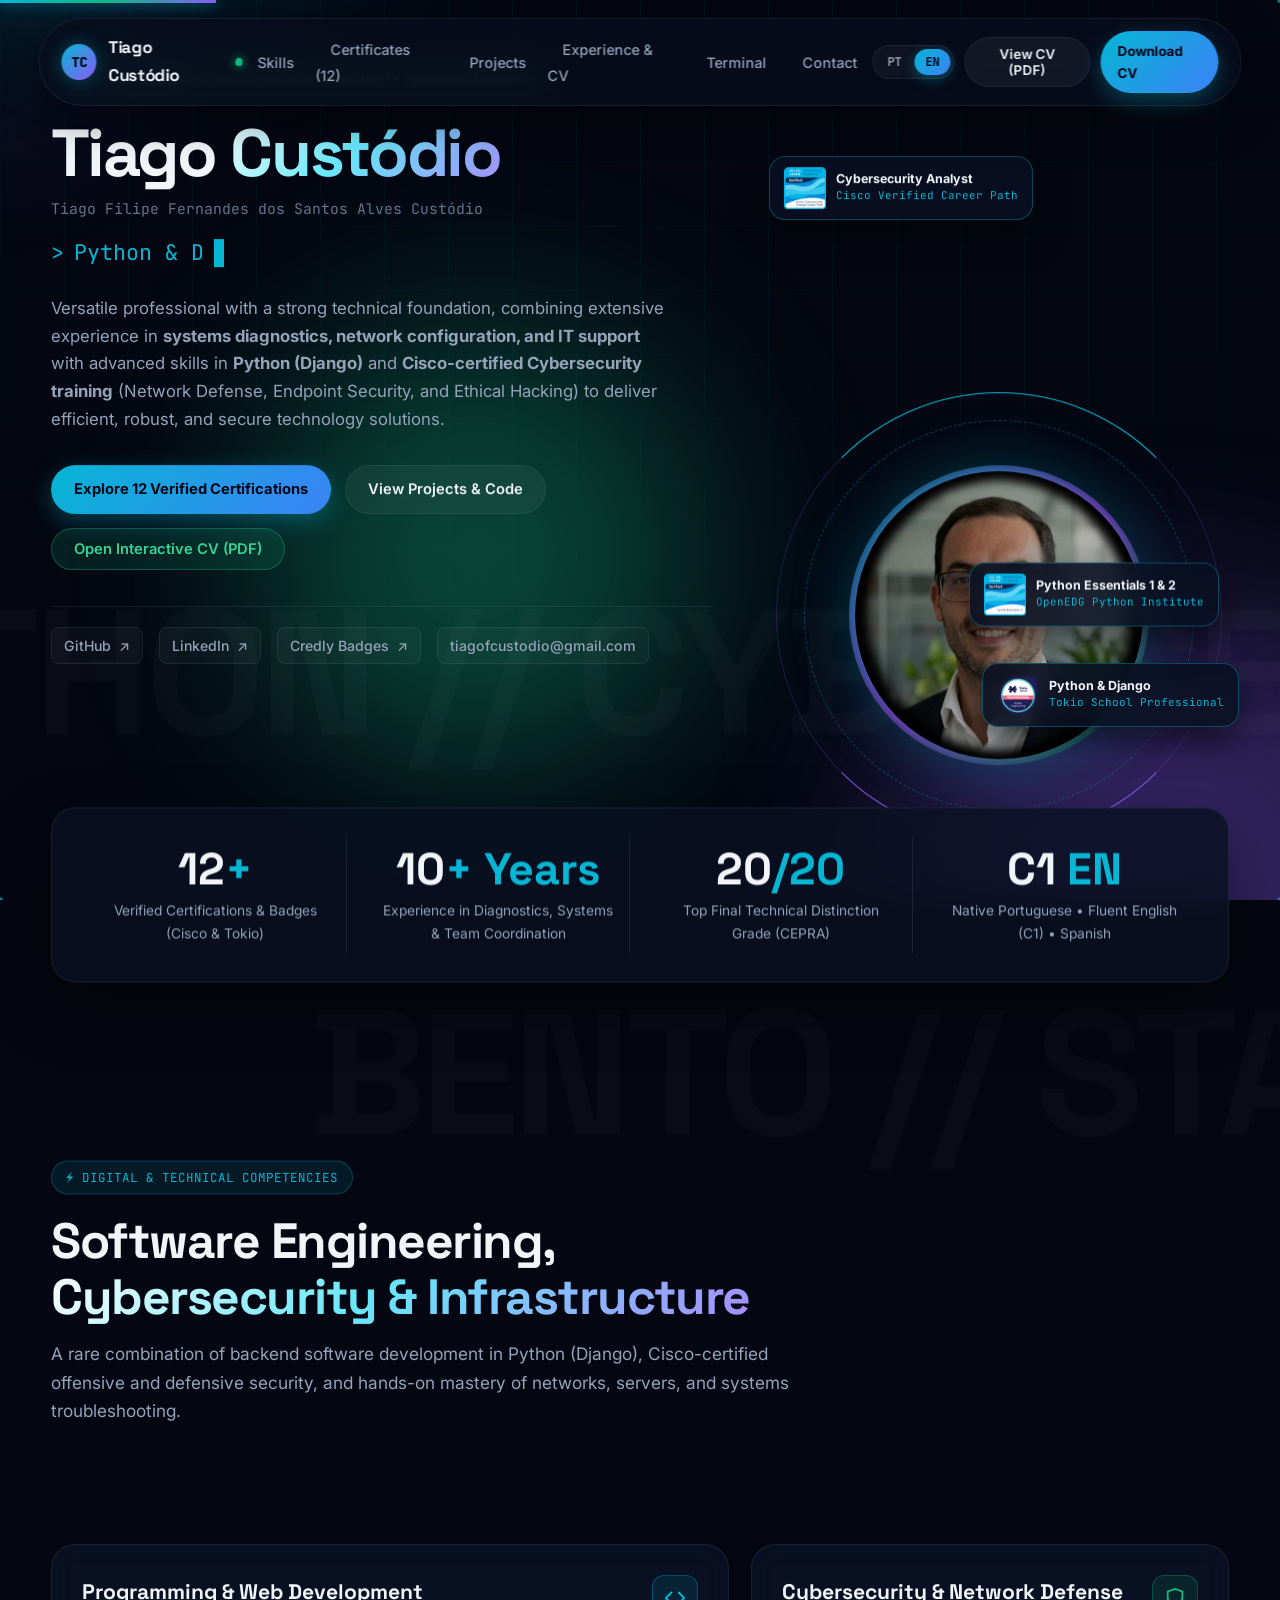
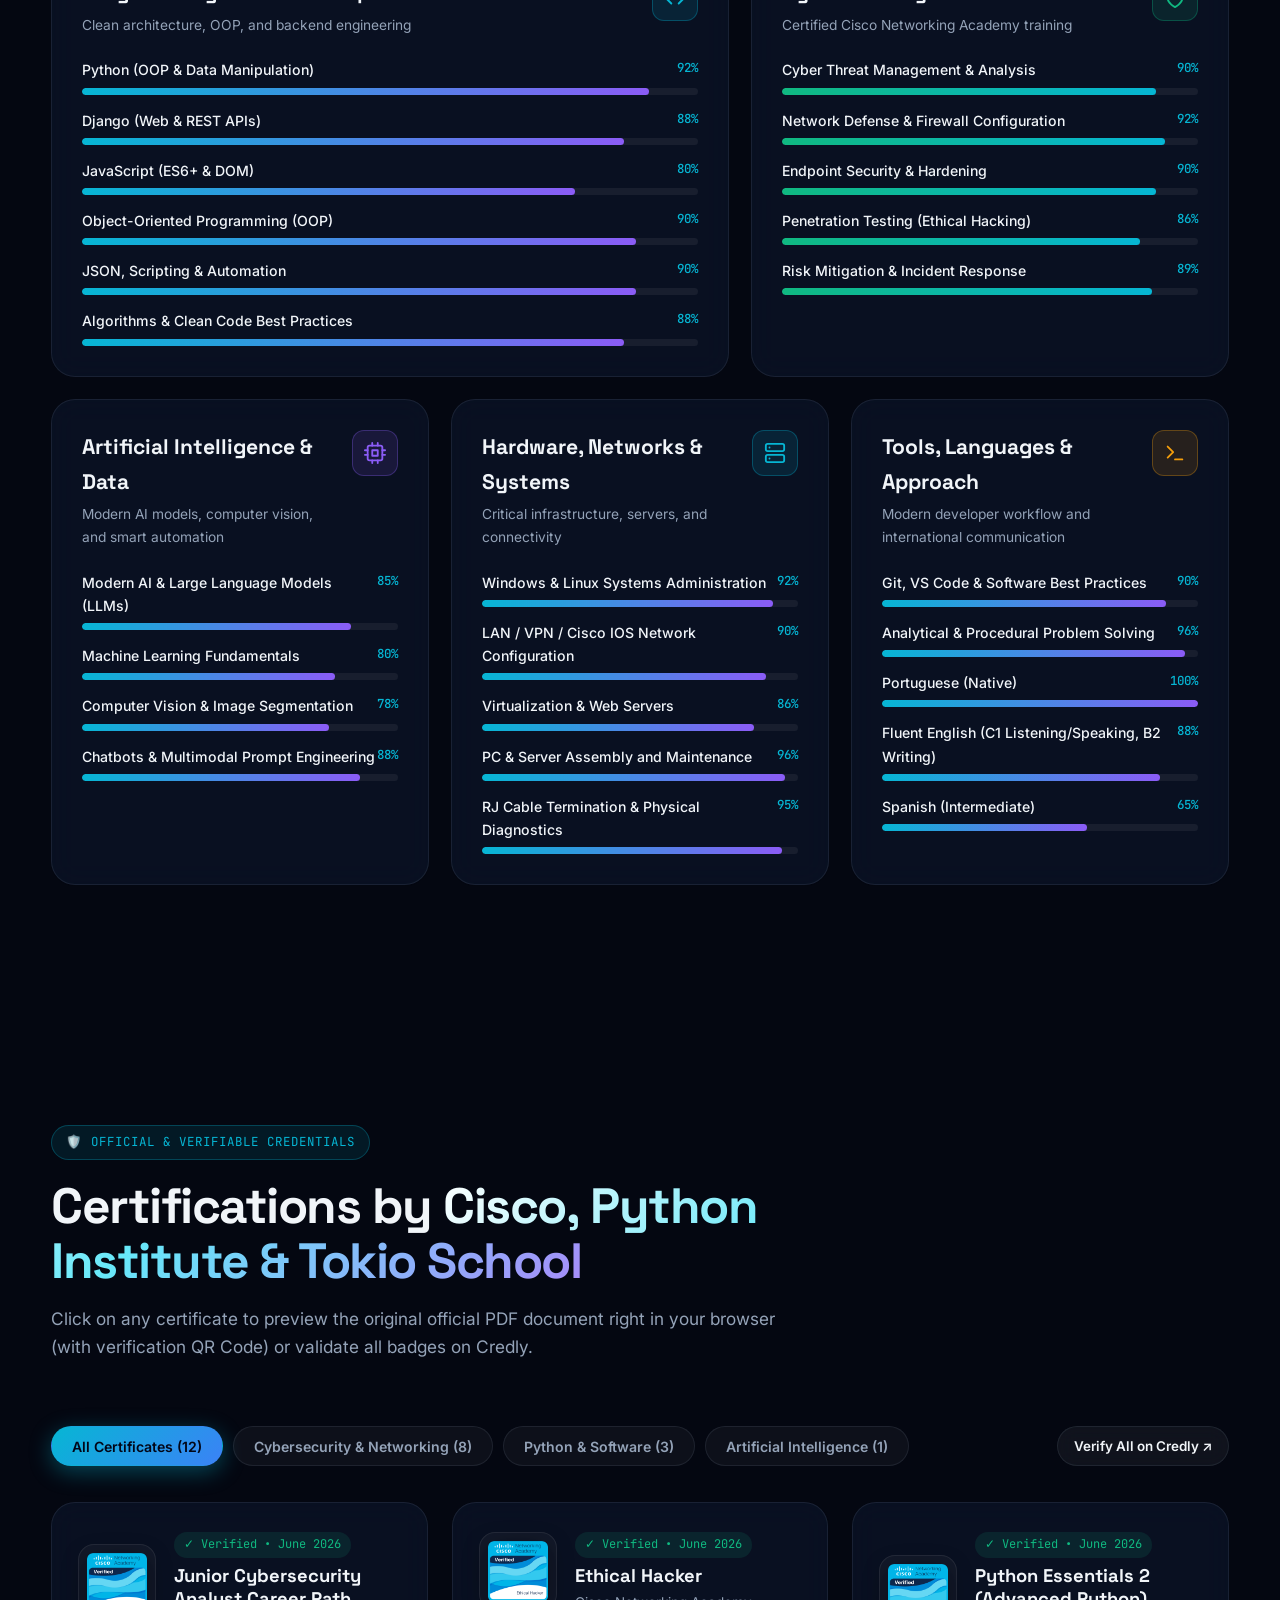
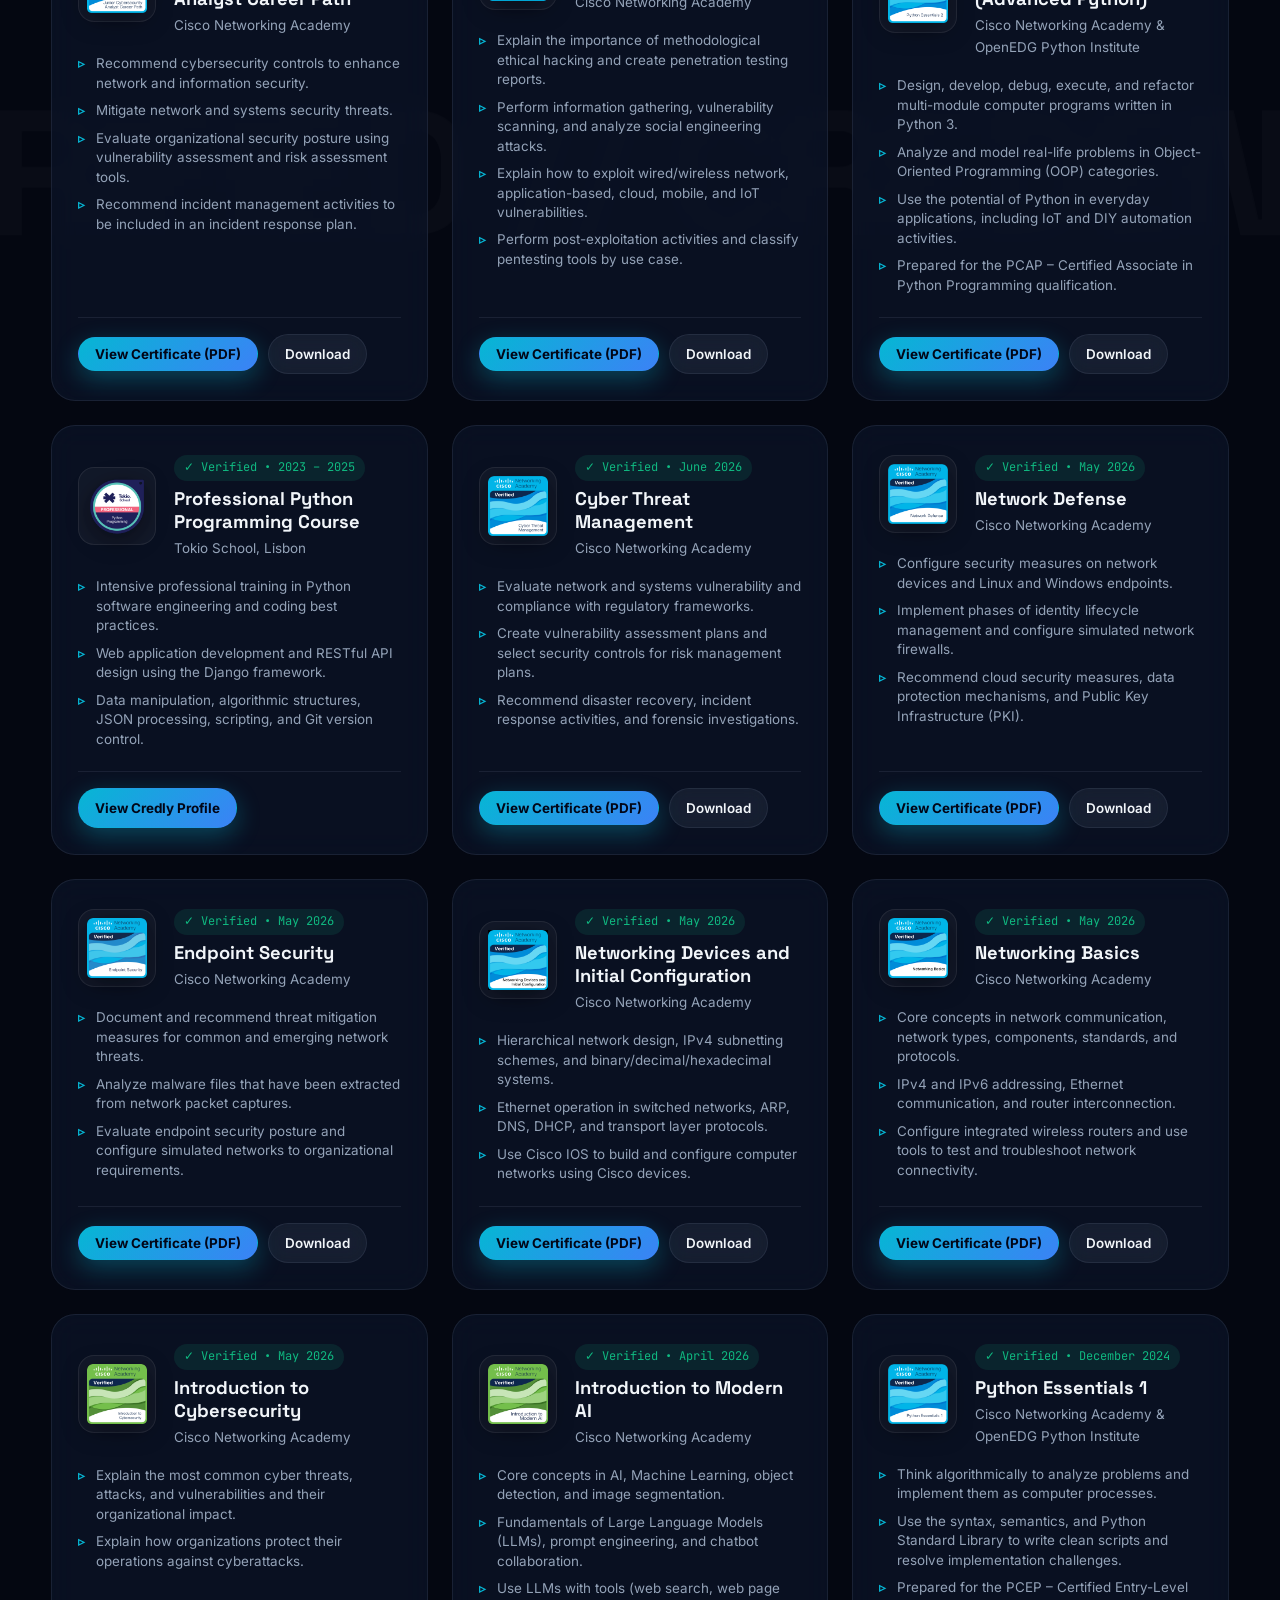
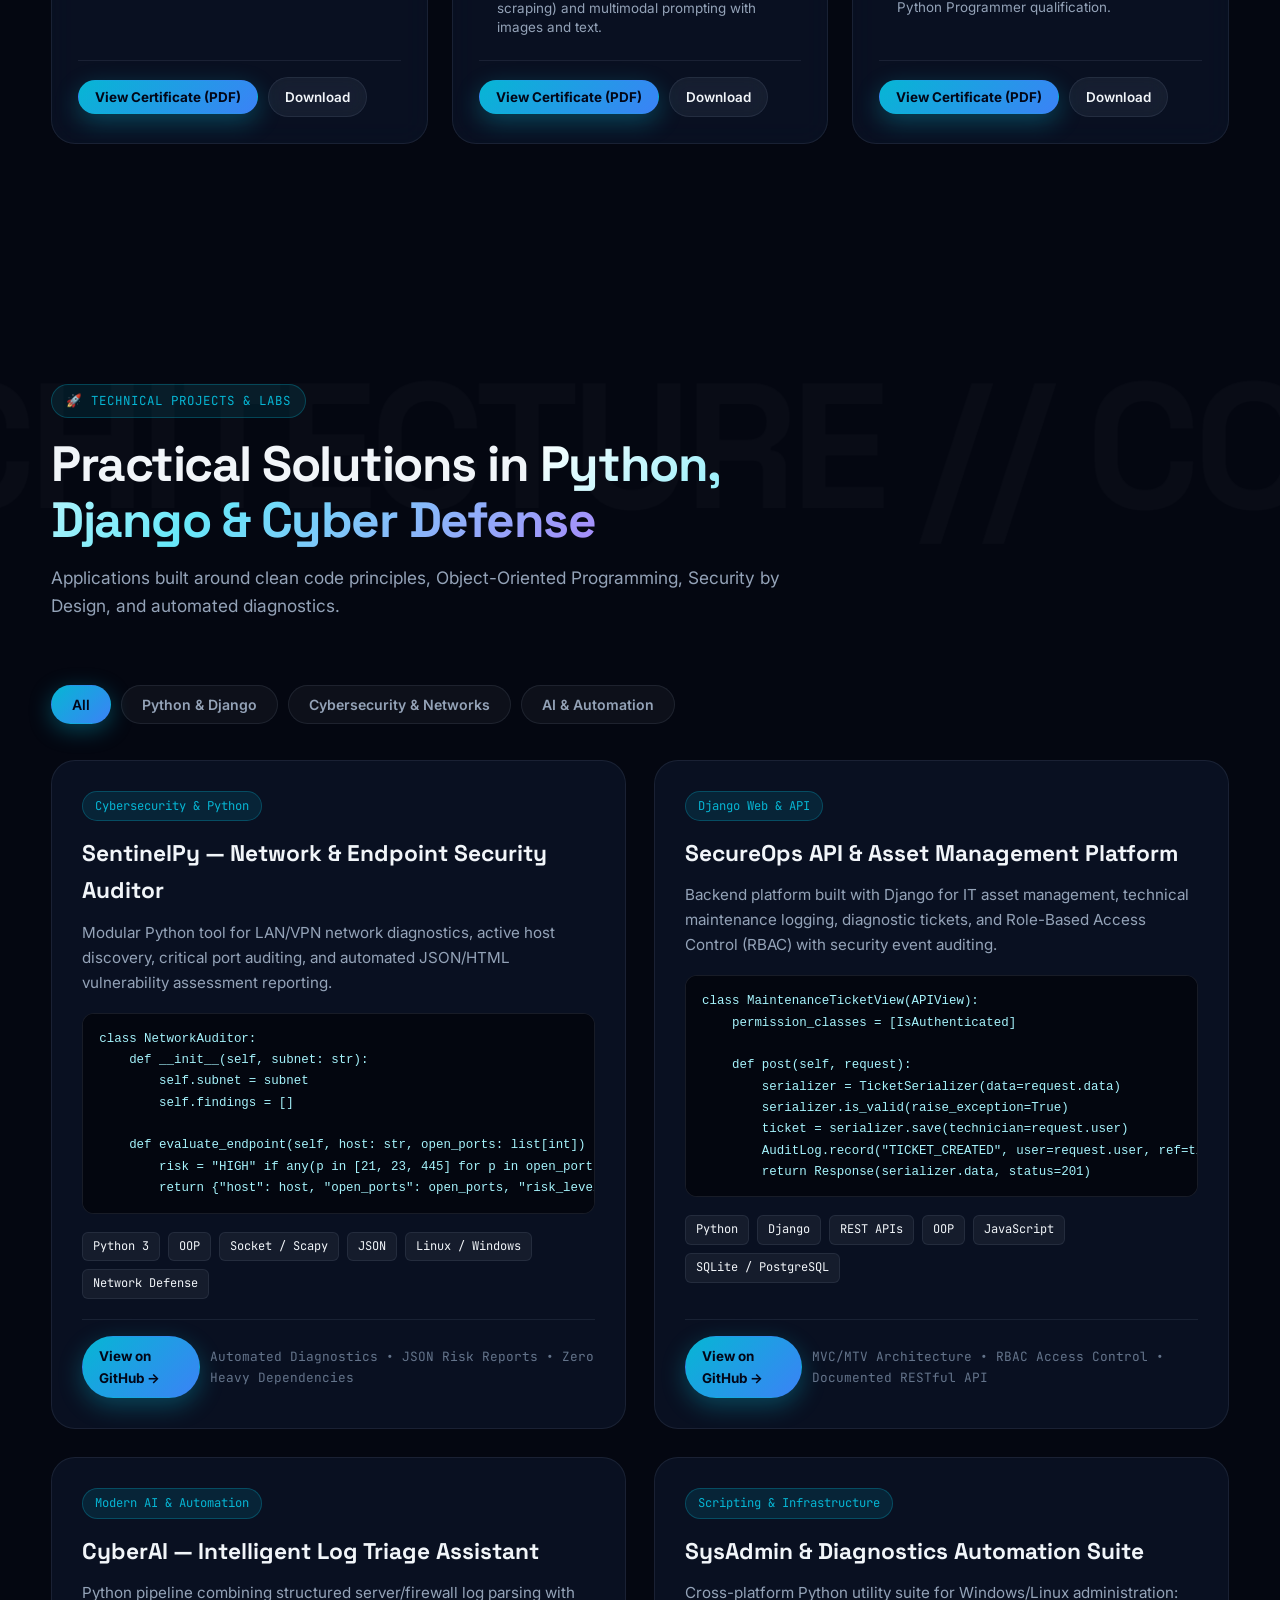
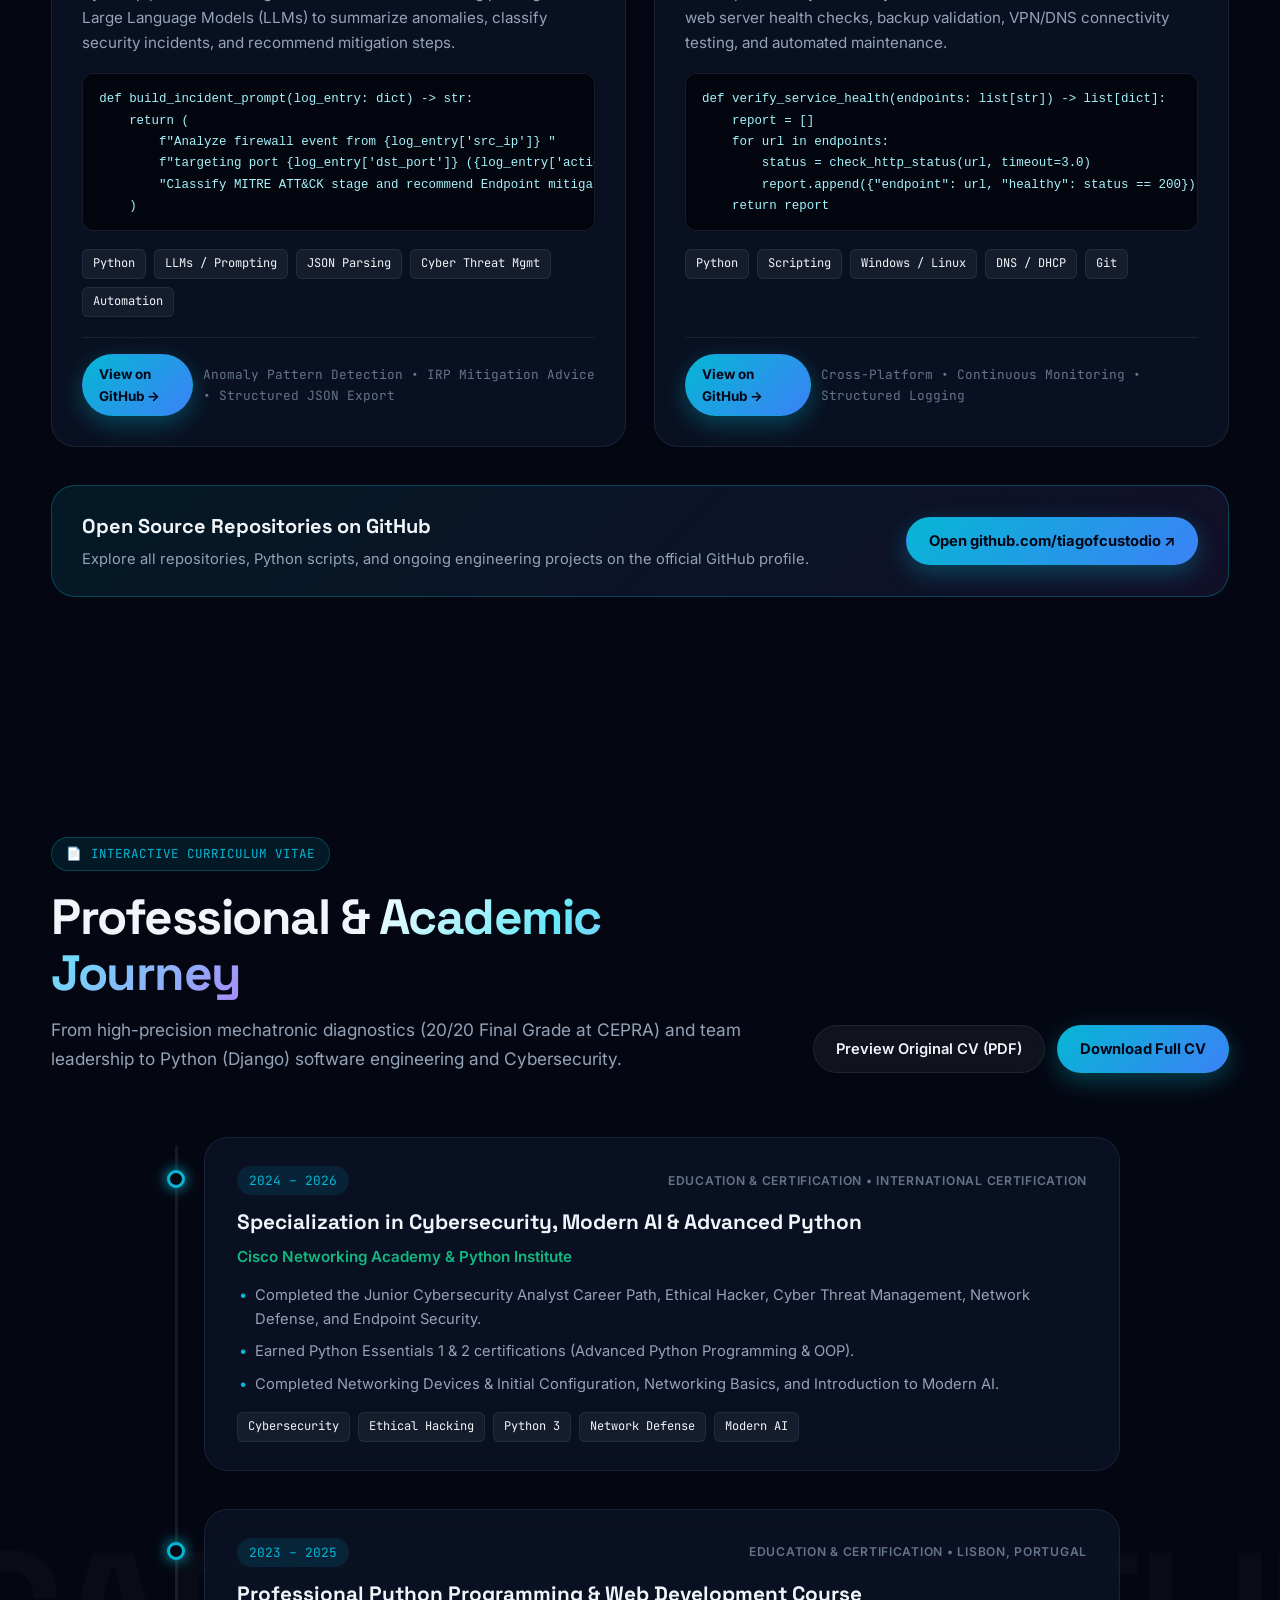
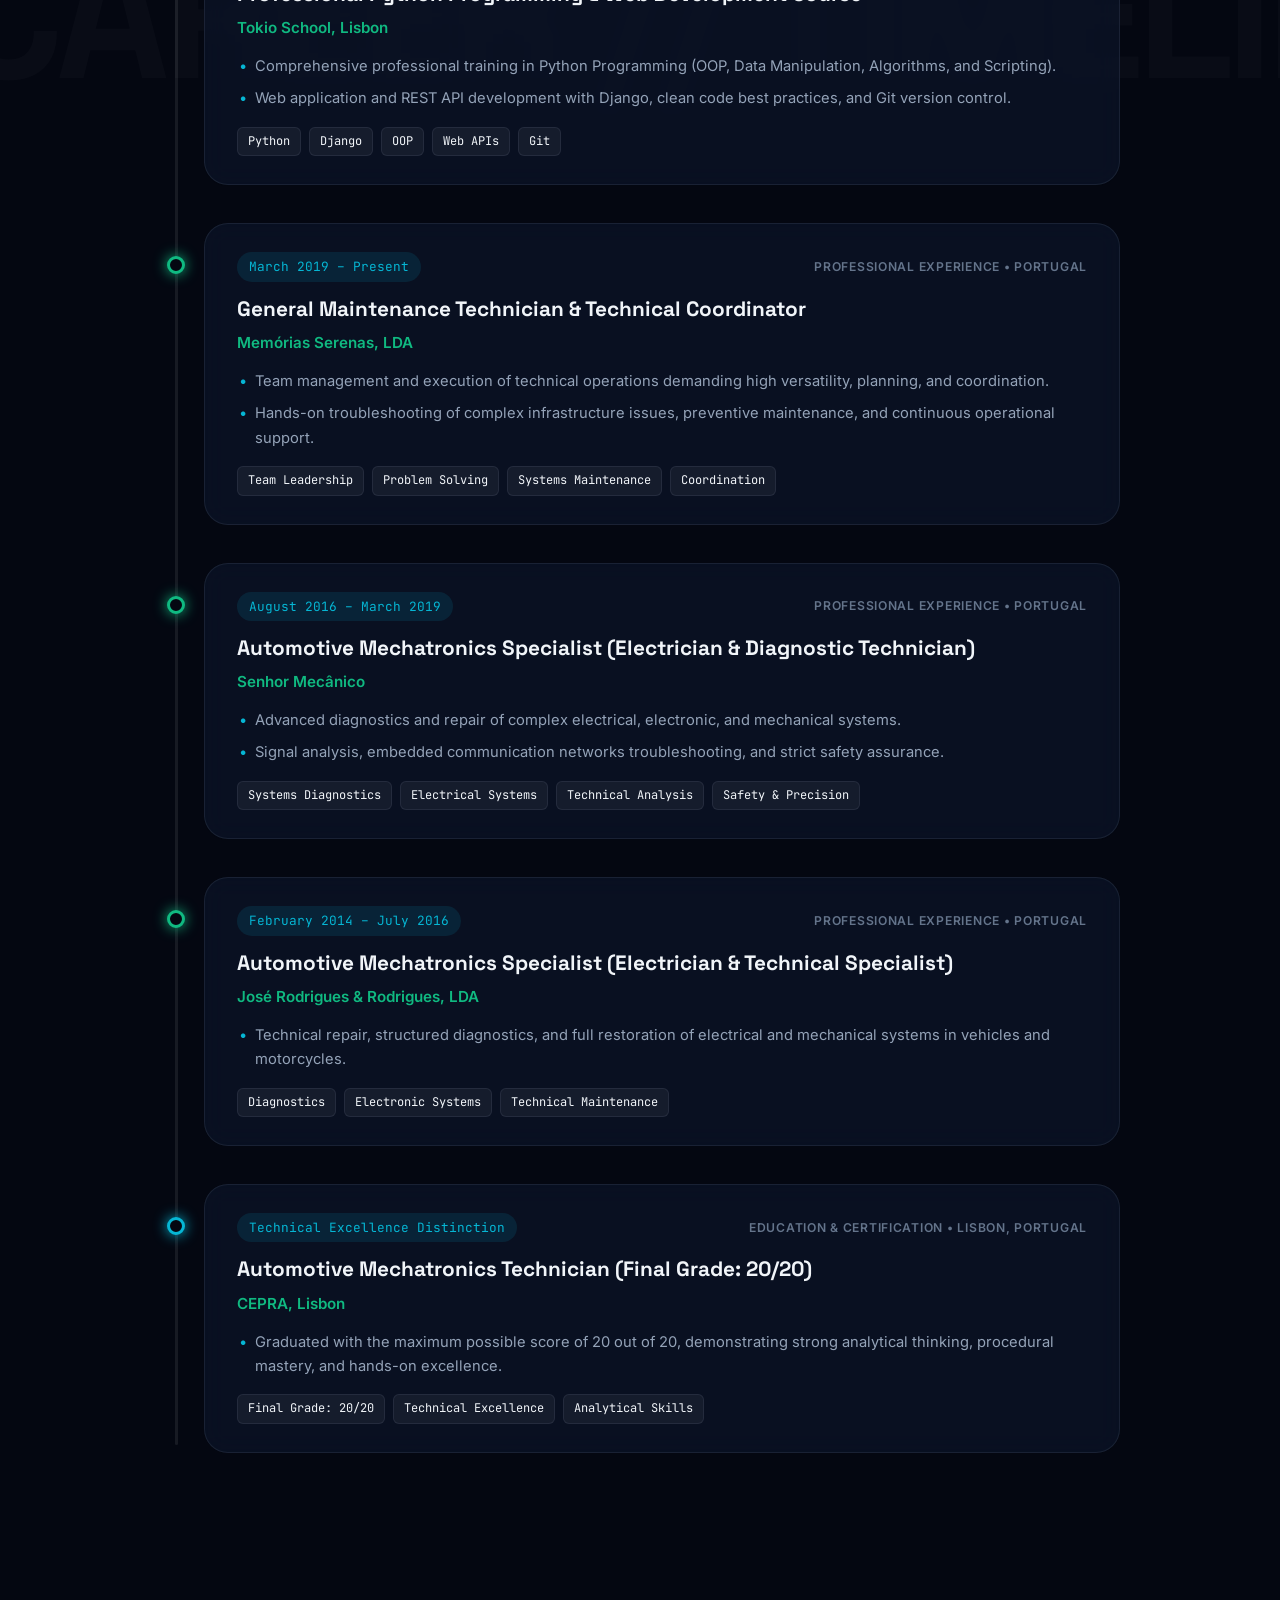
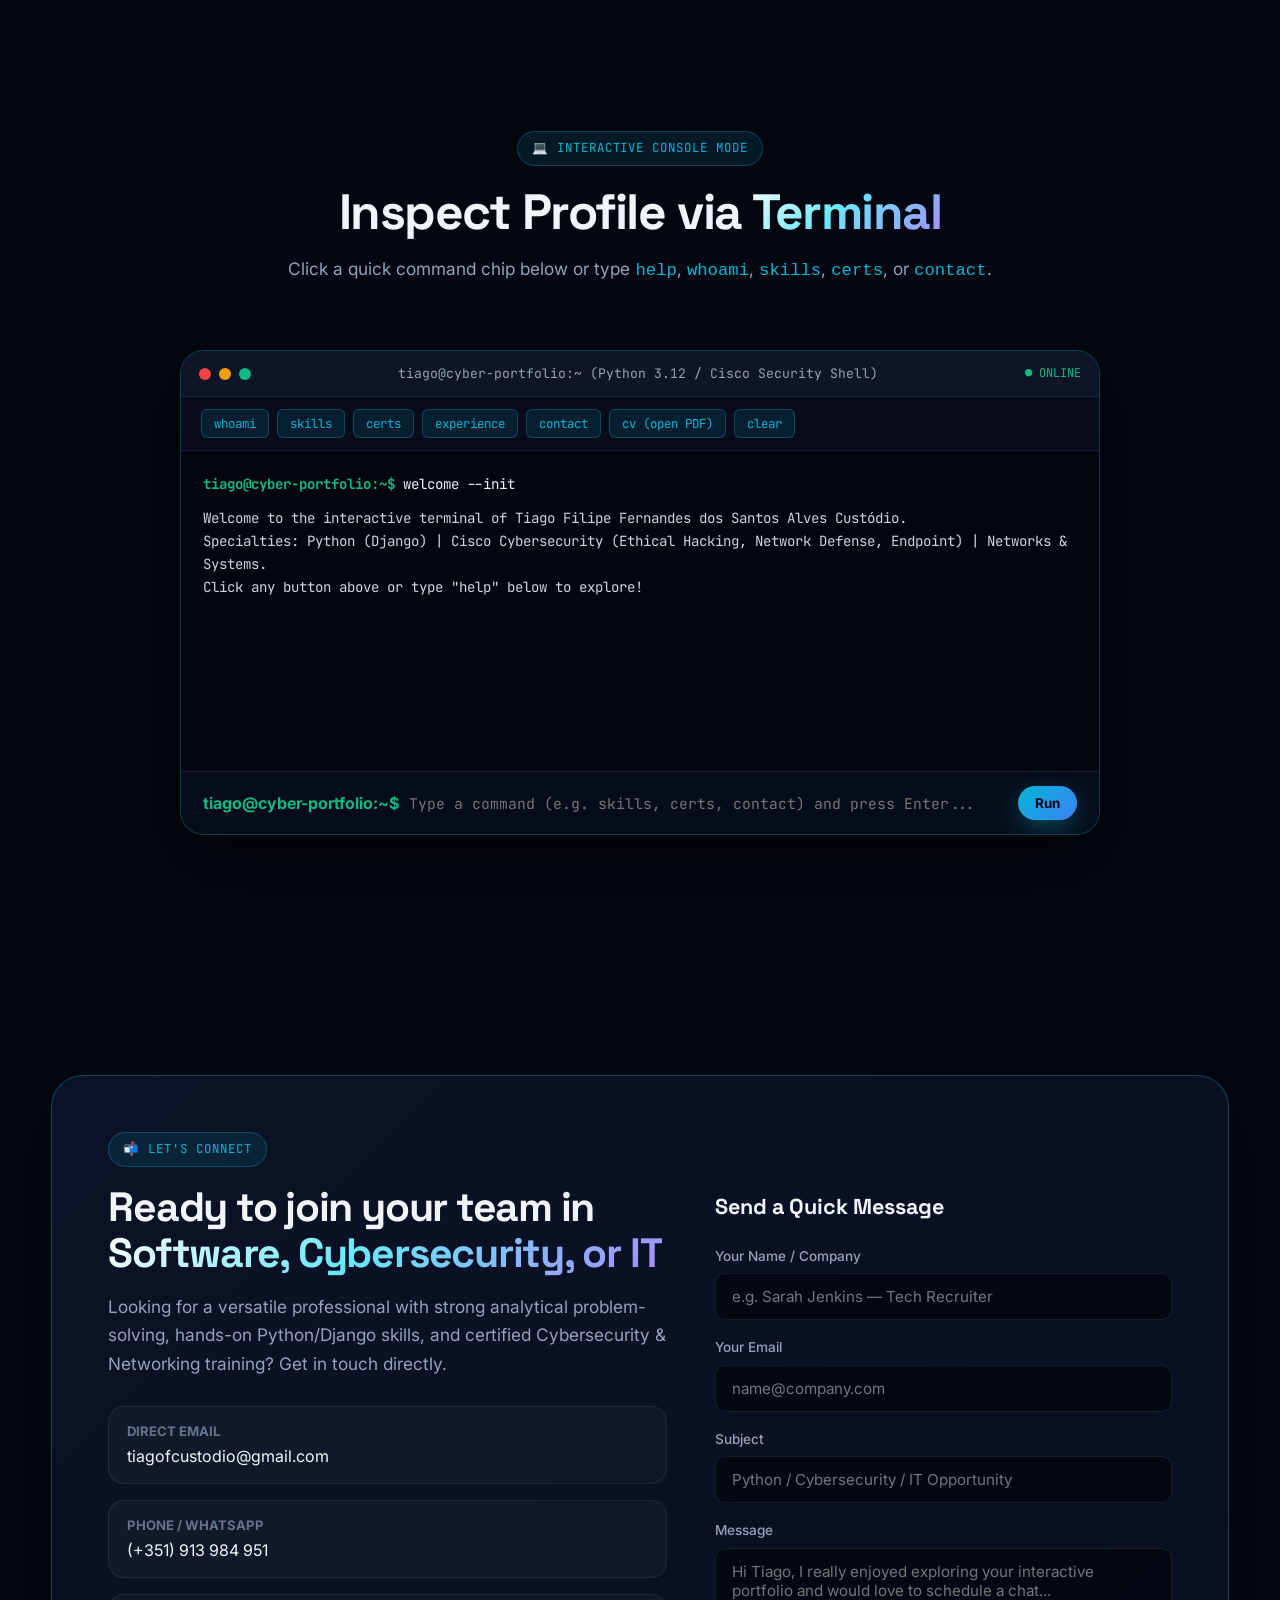
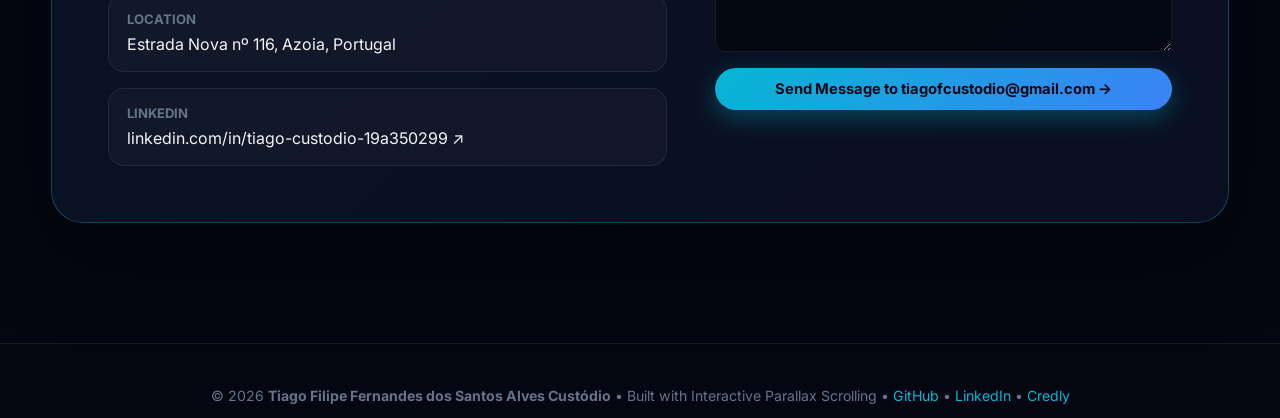
==== en.html @ 8957bc8e "Initial portfolio commit (PT/EN)" ====
<!DOCTYPE html>
<html lang="en">
<head>
  <meta charset="UTF-8" />
  <meta name="viewport" content="width=device-width, initial-scale=1.0" />
  <title>Tiago Custódio | Python (Django) Developer &amp; Cybersecurity Specialist</title>
  <meta name="description" content="Interactive portfolio of Tiago Filipe Fernandes dos Santos Alves Custódio — Python (Django) Software Engineering, Cisco-Certified Cybersecurity (Ethical Hacking, Network Defense, Endpoint Security), and Systems Administration." />

  <!-- Google Fonts -->
  <link rel="preconnect" href="https://fonts.googleapis.com" />
  <link rel="preconnect" href="https://fonts.gstatic.com" crossorigin />
  <link href="https://fonts.googleapis.com/css2?family=Inter:wght@400;500;600;700&family=JetBrains+Mono:wght@400;600;700&family=Space+Grotesk:wght@600;700;800&display=swap" rel="stylesheet" />

  <!-- Stylesheet -->
  <link rel="stylesheet" href="css/styles.css" />
  <script>window.DEFAULT_LANG = 'en';</script>
</head>
<body>

  <!-- Top Scroll Progress Indicator -->
  <div id="scroll-progress-bar" class="scroll-progress-bar"></div>

  <!-- Interactive Cursor Spotlight -->
  <div id="cursor-spotlight" class="cursor-spotlight"></div>

  <!-- Multi-Layer Parallax Background Universe -->
  <div class="parallax-universe" aria-hidden="true">
    <canvas id="cyber-canvas"></canvas>
    <div class="parallax-grid-plane" data-parallax-speed="-0.15" data-mouse-depth="14"></div>
    <div class="parallax-orb orb-cyan" data-parallax-speed="-0.25" data-mouse-depth="-28"></div>
    <div class="parallax-orb orb-purple" data-parallax-speed="0.18" data-mouse-depth="32"></div>
    <div class="parallax-orb orb-emerald" data-parallax-speed="-0.12" data-mouse-depth="20"></div>
  </div>

  <!-- Floating Glass Header -->
  <header class="site-header">
    <nav class="nav-glass" aria-label="Main Navigation">
      <a href="#top" class="brand-logo">
        <span class="brand-monogram">TC</span>
        <span>Tiago Custódio</span>
        <span class="brand-status-dot" title="Available for Software &amp; Cybersecurity roles"></span>
      </a>

      <ul class="nav-links">
        <li><a href="#skills" data-i18n="navSkills">Skills</a></li>
        <li><a href="#certificados" data-i18n="navCerts">Certificates (12)</a></li>
        <li><a href="#projetos" data-i18n="navProjects">Projects</a></li>
        <li><a href="#cv" data-i18n="navCv">Experience &amp; CV</a></li>
        <li><a href="#terminal" data-i18n="navTerminal">Terminal</a></li>
        <li><a href="#contacto" data-i18n="navContact">Contact</a></li>
      </ul>

      <div class="nav-actions">
        <!-- Bilingual PT / EN Switcher -->
        <div class="lang-switch" role="group" aria-label="Select language">
          <button type="button" class="lang-btn" data-set-lang="pt" title="Português">PT</button>
          <button type="button" class="lang-btn active" data-set-lang="en" title="English">EN</button>
        </div>

        <button type="button" class="btn btn-glass btn-sm open-cv-modal-btn" data-i18n="btnViewCv">
          View CV (PDF)
        </button>
        <a href="assets/cv/Tiago_Custodio_CV.pdf" download class="btn btn-primary btn-sm" data-i18n="btnDownloadCv">
          Download CV
        </a>
      </div>
    </nav>
  </header>

  <main id="top">
    <section class="hero-section">
      <div class="parallax-watermark" style="top: 14%; left: -4%;" data-parallax-speed="0.22" data-parallax-x="-0.12">
        PYTHON // CYBERSEC
      </div>

      <div class="container hero-grid">
        <div class="hero-content" data-parallax-speed="-0.06">
          <div class="hero-badge-pill">
            <span class="brand-status-dot"></span>
            <span data-i18n="heroPill">Python (Django) • Cisco Cybersecurity Verified • Systems &amp; Networks</span>
          </div>

          <h1 class="hero-title">
            Tiago <span class="gradient-text">Custódio</span>
          </h1>
          <p style="font-size: 0.92rem; color: var(--text-muted); margin-top: -10px; margin-bottom: 14px; font-family: var(--font-mono);">
            Tiago Filipe Fernandes dos Santos Alves Custódio
          </p>

          <div class="hero-role-rotator" aria-live="polite">
            <span>&gt;</span>
            <span id="typewriter-text">Python &amp; Django Developer</span>
            <span class="typewriter-cursor"></span>
          </div>

          <p class="hero-bio" data-i18n-html="heroBioHtml">
            Versatile professional with a strong technical foundation, combining extensive experience in
            <strong>systems diagnostics, network configuration, and IT support</strong> with advanced skills in
            <strong>Python (Django)</strong> and <strong>Cisco-certified Cybersecurity training</strong>
            (Network Defense, Endpoint Security, and Ethical Hacking) to deliver efficient, robust, and secure technology solutions.
          </p>

          <div class="hero-cta-group">
            <a href="#certificados" class="btn btn-primary" data-i18n="heroCtaCerts">
              Explore 12 Verified Certifications
            </a>
            <a href="#projetos" class="btn btn-glass" data-i18n="heroCtaProjects">
              View Projects &amp; Code
            </a>
            <button type="button" class="btn btn-emerald open-cv-modal-btn" data-i18n="heroCtaCv">
              Open Interactive CV (PDF)
            </button>
          </div>

          <div class="hero-quick-links">
            <a href="https://github.com/tiagofcustodio" target="_blank" rel="noopener" class="social-chip">
              <span>GitHub</span> ↗
            </a>
            <a href="https://www.linkedin.com/in/tiago-custodio-19a350299" target="_blank" rel="noopener" class="social-chip">
              <span>LinkedIn</span> ↗
            </a>
            <a href="https://www.credly.com/users/tiago-custodio.71ba3a41/badges#credly" target="_blank" rel="noopener" class="social-chip">
              <span>Credly Badges</span> ↗
            </a>
            <a href="mailto:tiagofcustodio@gmail.com" class="social-chip">
              <span>tiagofcustodio@gmail.com</span>
            </a>
          </div>
        </div>

        <div class="hero-visual-stage">
          <div class="portrait-orbital-system" data-parallax-speed="0.08" data-mouse-depth="18">
            <div class="orbital-ring"></div>
            <div class="orbital-ring orbital-ring-outer"></div>

            <div class="portrait-frame">
              <img src="assets/images/tiago-profile.jpg" alt="Tiago Custódio" />
            </div>

            <div class="floating-satellite sat-top-left" data-parallax-speed="-0.14" data-mouse-depth="-26">
              <img src="assets/images/badges/junior-cybersecurity-analyst.png" alt="Badge Junior Cybersecurity Analyst" />
              <div class="satellite-meta">
                <strong>Cybersecurity Analyst</strong>
                <span>Cisco Verified Career Path</span>
              </div>
            </div>

            <div class="floating-satellite sat-top-right" data-parallax-speed="0.12" data-mouse-depth="24">
              <img src="assets/images/badges/tokio-python-programming.png" alt="Badge Tokio School Python" />
              <div class="satellite-meta">
                <strong>Python &amp; Django</strong>
                <span>Tokio School Professional</span>
              </div>
            </div>

            <div class="floating-satellite sat-bottom-left" data-parallax-speed="0.16" data-mouse-depth="-20">
              <img src="assets/images/badges/ethical-hacker.png" alt="Badge Ethical Hacker" />
              <div class="satellite-meta">
                <strong>Ethical Hacker</strong>
                <span>Penetration Testing &amp; Defense</span>
              </div>
            </div>

            <div class="floating-satellite sat-bottom-right" data-parallax-speed="-0.11" data-mouse-depth="30">
              <img src="assets/images/badges/python-essentials-2.png" alt="Badge Python Essentials 2" />
              <div class="satellite-meta">
                <strong>Python Essentials 1 &amp; 2</strong>
                <span>OpenEDG Python Institute</span>
              </div>
            </div>
          </div>
        </div>
      </div>
    </section>

    <div class="container stats-ribbon" data-parallax-speed="-0.04">
      <div class="stats-grid">
        <div class="stat-item">
          <div class="stat-value">12<span>+</span></div>
          <div class="stat-label" data-i18n="stat1Label">Verified Certifications &amp; Badges (Cisco &amp; Tokio)</div>
        </div>
        <div class="stat-item">
          <div class="stat-value">10<span data-i18n="stat2Suffix">+ Years</span></div>
          <div class="stat-label" data-i18n="stat2Label">Experience in Diagnostics, Systems &amp; Team Coordination</div>
        </div>
        <div class="stat-item">
          <div class="stat-value">20<span>/20</span></div>
          <div class="stat-label" data-i18n="stat3Label">Top Final Technical Distinction Grade (CEPRA)</div>
        </div>
        <div class="stat-item">
          <div class="stat-value">C1<span> EN</span></div>
          <div class="stat-label" data-i18n="stat4Label">Native Portuguese • Fluent English (C1) • Spanish</div>
        </div>
      </div>
    </div>

    <section id="skills" class="section">
      <div class="parallax-watermark" style="top: 8%; right: -6%;" data-parallax-speed="-0.16" data-parallax-x="0.1">
        BENTO // STACK
      </div>

      <div class="container">
        <div class="section-header" data-parallax-speed="-0.03">
          <span class="eyebrow" data-i18n="skillsEyebrow">⚡ Digital &amp; Technical Competencies</span>
          <h2 class="section-title" data-i18n-html="skillsTitleHtml">
            Software Engineering, <span class="gradient-text">Cybersecurity &amp; Infrastructure</span>
          </h2>
          <p class="section-subtitle" data-i18n="skillsSubtitle">
            A rare combination of backend software development in Python (Django), Cisco-certified offensive and defensive security, and hands-on mastery of networks, servers, and systems troubleshooting.
          </p>
        </div>

        <div id="bento-skills-grid" class="bento-grid"></div>
      </div>
    </section>

    <section id="certificados" class="section">
      <div class="parallax-watermark" style="top: 12%; left: -5%;" data-parallax-speed="0.18" data-parallax-x="-0.08">
        VERIFIED // CREDENTIALS
      </div>

      <div class="container">
        <div class="section-header">
          <span class="eyebrow" data-i18n="certsEyebrow">🛡️ Official &amp; Verifiable Credentials</span>
          <h2 class="section-title" data-i18n-html="certsTitleHtml">
            Certifications by <span class="gradient-text">Cisco, Python Institute &amp; Tokio School</span>
          </h2>
          <p class="section-subtitle" data-i18n="certsSubtitle">
            Click on any certificate to preview the original official PDF document right in your browser (with verification QR Code) or validate all badges on Credly.
          </p>
        </div>

        <div class="filter-tabs" role="tablist" aria-label="Filter certificates by category">
          <button type="button" class="filter-btn active" data-cert-filter="all" data-i18n="certFilterAll">All Certificates (12)</button>
          <button type="button" class="filter-btn" data-cert-filter="cyber" data-i18n="certFilterCyber">Cybersecurity &amp; Networking (8)</button>
          <button type="button" class="filter-btn" data-cert-filter="python" data-i18n="certFilterPython">Python &amp; Software (3)</button>
          <button type="button" class="filter-btn" data-cert-filter="ai" data-i18n="certFilterAi">Artificial Intelligence (1)</button>
          <a href="https://www.credly.com/users/tiago-custodio.71ba3a41/badges#credly" target="_blank" rel="noopener" class="btn btn-glass btn-sm" style="margin-left:auto;" data-i18n="certCredlyBtn">
            Verify All on Credly ↗
          </a>
        </div>

        <div id="certificates-grid" class="certs-grid"></div>
      </div>
    </section>

    <section id="projetos" class="section">
      <div class="parallax-watermark" style="top: 15%; right: -5%;" data-parallax-speed="-0.15" data-parallax-x="0.09">
        ARCHITECTURE // CODE
      </div>

      <div class="container">
        <div class="section-header">
          <span class="eyebrow" data-i18n="projEyebrow">🚀 Technical Projects &amp; Labs</span>
          <h2 class="section-title" data-i18n-html="projTitleHtml">
            Practical Solutions in <span class="gradient-text">Python, Django &amp; Cyber Defense</span>
          </h2>
          <p class="section-subtitle" data-i18n="projSubtitle">
            Applications built around clean code principles, Object-Oriented Programming, Security by Design, and automated diagnostics.
          </p>
        </div>

        <div class="filter-tabs" role="tablist" aria-label="Filter projects">
          <button type="button" class="filter-btn active" data-proj-filter="all" data-i18n="projFilterAll">All</button>
          <button type="button" class="filter-btn" data-proj-filter="python" data-i18n="projFilterPython">Python &amp; Django</button>
          <button type="button" class="filter-btn" data-proj-filter="cyber" data-i18n="projFilterCyber">Cybersecurity &amp; Networks</button>
          <button type="button" class="filter-btn" data-proj-filter="ai" data-i18n="projFilterAi">AI &amp; Automation</button>
        </div>

        <div id="projects-grid" class="projects-grid"></div>

        <div class="github-live-banner">
          <div>
            <h3 style="font-family:var(--font-display); font-size:1.25rem; margin-bottom:4px;" data-i18n="githubBannerTitle">
              Open Source Repositories on GitHub
            </h3>
            <p id="github-live-status" style="color:var(--text-secondary); font-size:0.92rem;" data-i18n="githubBannerSub">
              Explore all repositories, Python scripts, and ongoing engineering projects on the official GitHub profile.
            </p>
          </div>
          <a href="https://github.com/tiagofcustodio" target="_blank" rel="noopener" class="btn btn-primary" data-i18n="githubBannerBtn">
            Open github.com/tiagofcustodio ↗
          </a>
        </div>
        <div id="github-live-repos" style="display:none; grid-template-columns: repeat(auto-fit, minmax(260px, 1fr)); gap:16px; margin-top:18px;"></div>
      </div>
    </section>

    <section id="cv" class="section">
      <div class="parallax-watermark" style="top: 20%; left: -4%;" data-parallax-speed="0.14">
        CAREER // TIMELINE
      </div>

      <div class="container">
        <div class="section-header" style="display:flex; justify-content:space-between; align-items:flex-end; flex-wrap:wrap; gap:20px; max-width:100%;">
          <div style="max-width:700px;">
            <span class="eyebrow" data-i18n="cvEyebrow">📄 Interactive Curriculum Vitae</span>
            <h2 class="section-title" data-i18n-html="cvTitleHtml">
              Professional &amp; <span class="gradient-text">Academic Journey</span>
            </h2>
            <p class="section-subtitle" data-i18n="cvSubtitle">
              From high-precision mechatronic diagnostics (20/20 Final Grade at CEPRA) and team leadership to Python (Django) software engineering and Cybersecurity.
            </p>
          </div>
          <div style="display:flex; gap:12px;">
            <button type="button" class="btn btn-glass open-cv-modal-btn" data-i18n="cvPreviewBtn">
              Preview Original CV (PDF)
            </button>
            <a href="assets/cv/Tiago_Custodio_CV.pdf" download class="btn btn-primary" data-i18n="cvDownloadFullBtn">
              Download Full CV
            </a>
          </div>
        </div>

        <div id="timeline-wrapper" class="timeline-wrapper">
          <div class="timeline-track">
            <div id="timeline-laser" class="timeline-laser-progress"></div>
          </div>
          <div id="cv-timeline-items"></div>
        </div>
      </div>
    </section>

    <section id="terminal" class="section">
      <div class="container">
        <div class="section-header" style="margin-inline:auto; text-align:center;">
          <span class="eyebrow" data-i18n="termEyebrow">💻 Interactive Console Mode</span>
          <h2 class="section-title" data-i18n-html="termTitleHtml">
            Inspect Profile via <span class="gradient-text">Terminal</span>
          </h2>
          <p class="section-subtitle" data-i18n-html="termSubtitleHtml">
            Click a quick command chip below or type <code style="color:var(--accent-cyan);">help</code>, <code style="color:var(--accent-cyan);">whoami</code>, <code style="color:var(--accent-cyan);">skills</code>, <code style="color:var(--accent-cyan);">certs</code>, or <code style="color:var(--accent-cyan);">contact</code>.
          </p>
        </div>

        <div class="terminal-window">
          <div class="terminal-bar">
            <div class="terminal-dots">
              <span class="dot-red"></span>
              <span class="dot-yellow"></span>
              <span class="dot-green"></span>
            </div>
            <span class="terminal-title">tiago@cyber-portfolio:~ (Python 3.12 / Cisco Security Shell)</span>
            <span style="font-family:var(--font-mono); font-size:0.75rem; color:var(--accent-emerald);">● ONLINE</span>
          </div>

          <div class="terminal-chips">
            <button type="button" class="cmd-chip" data-term-cmd="whoami">whoami</button>
            <button type="button" class="cmd-chip" data-term-cmd="skills">skills</button>
            <button type="button" class="cmd-chip" data-term-cmd="certs">certs</button>
            <button type="button" class="cmd-chip" data-term-cmd="experience">experience</button>
            <button type="button" class="cmd-chip" data-term-cmd="contact">contact</button>
            <button type="button" class="cmd-chip" data-term-cmd="cv" data-i18n="termCvChip">cv (open PDF)</button>
            <button type="button" class="cmd-chip" data-term-cmd="clear">clear</button>
          </div>

          <div id="terminal-body" class="terminal-body" role="log" aria-live="polite">
            <div class="term-line"><span class="term-prompt">tiago@cyber-portfolio:~$</span> welcome --init</div>
            <div class="term-line term-output" data-i18n="termWelcome">Welcome to the interactive terminal of Tiago Filipe Fernandes dos Santos Alves Custódio.
Specialties: Python (Django) | Cisco Cybersecurity (Ethical Hacking, Network Defense, Endpoint) | Networks &amp; Systems.
Click any button above or type "help" below to explore!</div>
          </div>

          <form id="terminal-form" class="terminal-input-row">
            <span class="term-prompt">tiago@cyber-portfolio:~$</span>
            <input
              id="terminal-input"
              type="text"
              class="terminal-input"
              data-i18n-placeholder="termPlaceholder"
              placeholder="Type a command (e.g. skills, certs, contact) and press Enter..."
              autocomplete="off"
              aria-label="Terminal command"
            />
            <button type="submit" class="btn btn-primary btn-sm" data-i18n="termRunBtn">Run</button>
          </form>
        </div>
      </div>
    </section>

    <section id="contacto" class="section">
      <div class="container">
        <div class="contact-card">
          <div>
            <span class="eyebrow" data-i18n="contactEyebrow">📬 Let's Connect</span>
            <h2 class="section-title" style="font-size:clamp(1.8rem, 3.2vw, 2.6rem);" data-i18n-html="contactTitleHtml">
              Ready to join your team in <span class="gradient-text">Software, Cybersecurity, or IT</span>
            </h2>
            <p class="section-subtitle" data-i18n="contactSubtitle">
              Looking for a versatile professional with strong analytical problem-solving, hands-on Python/Django skills, and certified Cybersecurity &amp; Networking training? Get in touch directly.
            </p>

            <div class="contact-list">
              <a href="mailto:tiagofcustodio@gmail.com" class="contact-item">
                <div>
                  <strong style="display:block; font-size:0.82rem; color:var(--text-muted);" data-i18n="contactEmailLabel">DIRECT EMAIL</strong>
                  <span>tiagofcustodio@gmail.com</span>
                </div>
              </a>

              <a href="tel:+351913984951" class="contact-item">
                <div>
                  <strong style="display:block; font-size:0.82rem; color:var(--text-muted);" data-i18n="contactPhoneLabel">PHONE / WHATSAPP</strong>
                  <span>(+351) 913 984 951</span>
                </div>
              </a>

              <div class="contact-item">
                <div>
                  <strong style="display:block; font-size:0.82rem; color:var(--text-muted);" data-i18n="contactLocationLabel">LOCATION</strong>
                  <span>Estrada Nova nº 116, Azoia, Portugal</span>
                </div>
              </div>

              <a href="https://www.linkedin.com/in/tiago-custodio-19a350299" target="_blank" rel="noopener" class="contact-item">
                <div>
                  <strong style="display:block; font-size:0.82rem; color:var(--text-muted);">LINKEDIN</strong>
                  <span>linkedin.com/in/tiago-custodio-19a350299 ↗</span>
                </div>
              </a>
            </div>
          </div>

          <form id="contact-form" class="contact-form">
            <h3 style="font-family:var(--font-display); font-size:1.35rem; margin-bottom:4px;" data-i18n="contactFormTitle">
              Send a Quick Message
            </h3>
            <div class="form-group">
              <label for="cf-name" data-i18n="contactNameLabel">Your Name / Company</label>
              <input id="cf-name" type="text" class="form-control" required data-i18n-placeholder="contactNamePlaceholder" placeholder="e.g. Sarah Jenkins — Tech Recruiter" />
            </div>
            <div class="form-group">
              <label for="cf-email" data-i18n="contactYourEmailLabel">Your Email</label>
              <input id="cf-email" type="email" class="form-control" required data-i18n-placeholder="contactYourEmailPlaceholder" placeholder="name@company.com" />
            </div>
            <div class="form-group">
              <label for="cf-subject" data-i18n="contactSubjectLabel">Subject</label>
              <input id="cf-subject" type="text" class="form-control" data-i18n-placeholder="contactSubjectPlaceholder" placeholder="Python / Cybersecurity / IT Opportunity" />
            </div>
            <div class="form-group">
              <label for="cf-message" data-i18n="contactMsgLabel">Message</label>
              <textarea id="cf-message" rows="4" class="form-control" required data-i18n-placeholder="contactMsgPlaceholder" placeholder="Hi Tiago, I really enjoyed exploring your interactive portfolio and would love to schedule a chat..."></textarea>
            </div>
            <button type="submit" class="btn btn-primary" style="width:100%;" data-i18n="contactSubmitBtn">
              Send Message to tiagofcustodio@gmail.com →
            </button>
          </form>
        </div>
      </div>
    </section>
  </main>

  <footer class="site-footer">
    <div class="container">
      <p>
        © 2026 <strong>Tiago Filipe Fernandes dos Santos Alves Custódio</strong> • <span data-i18n="footerText">Built with Interactive Parallax Scrolling</span> •
        <a href="https://github.com/tiagofcustodio" target="_blank" rel="noopener" style="color:var(--accent-cyan); text-decoration:none;">GitHub</a> •
        <a href="https://www.linkedin.com/in/tiago-custodio-19a350299" target="_blank" rel="noopener" style="color:var(--accent-cyan); text-decoration:none;">LinkedIn</a> •
        <a href="https://www.credly.com/users/tiago-custodio.71ba3a41/badges#credly" target="_blank" rel="noopener" style="color:var(--accent-cyan); text-decoration:none;">Credly</a>
      </p>
    </div>
  </footer>

  <div id="pdf-modal" class="modal-backdrop" role="dialog" aria-modal="true" aria-labelledby="pdf-modal-title">
    <div class="modal-dialog">
      <div class="modal-header">
        <strong id="pdf-modal-title" style="font-family:var(--font-display); font-size:1.05rem;">
          Official Document
        </strong>
        <div style="display:flex; gap:10px; align-items:center;">
          <a id="pdf-modal-download" href="#" download class="btn btn-primary btn-sm" data-i18n="modalDownloadBtn">
            Download PDF
          </a>
          <button id="pdf-modal-close" type="button" class="btn btn-glass btn-sm" data-i18n="modalCloseBtn">
            ✕ Close (Esc)
          </button>
        </div>
      </div>
      <div class="modal-body">
        <iframe id="pdf-modal-iframe" title="PDF Preview"></iframe>
      </div>
    </div>
  </div>

  <!-- Scripts -->
  <script src="js/data.js"></script>
  <script src="js/main.js"></script>
</body>
</html>
---- css/styles.css ----
/* ==========================================================================
   TIAGO CUSTÓDIO — INTERACTIVE PARALLAX PORTFOLIO
   Modern & Futuristic Dark UI | 3D Depth | Bento Grid | Micro-Interactions
   ========================================================================== */

:root {
  --bg-deep: #040711;
  --bg-surface: #0a1022;
  --bg-card: rgba(13, 21, 42, 0.68);
  --bg-card-hover: rgba(19, 30, 58, 0.85);
  --bg-glass: rgba(10, 16, 34, 0.75);

  --text-primary: #f1f5f9;
  --text-secondary: #94a3b8;
  --text-muted: #64748b;

  --accent-cyan: #06b6d4;
  --accent-cyan-glow: rgba(6, 182, 212, 0.35);
  --accent-emerald: #10b981;
  --accent-emerald-glow: rgba(16, 185, 129, 0.35);
  --accent-purple: #8b5cf6;
  --accent-purple-glow: rgba(139, 92, 246, 0.35);
  --accent-blue: #3b82f6;
  --accent-amber: #f59e0b;

  --border-subtle: rgba(148, 163, 184, 0.12);
  --border-bright: rgba(6, 182, 212, 0.45);

  --font-sans: 'Inter', -apple-system, BlinkMacSystemFont, 'Segoe UI', Roboto, sans-serif;
  --font-display: 'Space Grotesk', 'Inter', sans-serif;
  --font-mono: 'JetBrains Mono', 'Fira Code', monospace;

  --radius-sm: 10px;
  --radius-md: 16px;
  --radius-lg: 24px;
  --radius-xl: 32px;

  --container-max: 1260px;
  --transition-smooth: cubic-bezier(0.16, 1, 0.3, 1);
}

*, *::before, *::after {
  box-sizing: border-box;
  margin: 0;
  padding: 0;
}

html {
  scroll-behavior: smooth;
  background-color: var(--bg-deep);
  color: var(--text-primary);
  font-family: var(--font-sans);
  overflow-x: hidden;
  scrollbar-width: thin;
  scrollbar-color: var(--accent-cyan) var(--bg-deep);
}

::-webkit-scrollbar {
  width: 8px;
}
::-webkit-scrollbar-track {
  background: var(--bg-deep);
}
::-webkit-scrollbar-thumb {
  background: linear-gradient(180deg, var(--accent-cyan), var(--accent-purple));
  border-radius: 99px;
}

body {
  background-color: var(--bg-deep);
  color: var(--text-primary);
  line-height: 1.65;
  overflow-x: hidden;
  position: relative;
  min-height: 100vh;
}

/* ==========================================================================
   SCROLL PROGRESS & CUSTOM CURSOR GLOW
   ========================================================================== */

.scroll-progress-bar {
  position: fixed;
  top: 0;
  left: 0;
  height: 3px;
  width: 0%;
  background: linear-gradient(90deg, var(--accent-cyan), var(--accent-emerald), var(--accent-purple));
  box-shadow: 0 0 14px var(--accent-cyan);
  z-index: 9999;
  transition: width 0.06s linear;
}

.cursor-spotlight {
  position: fixed;
  width: 520px;
  height: 520px;
  border-radius: 50%;
  background: radial-gradient(circle, rgba(6, 182, 212, 0.08) 0%, rgba(139, 92, 246, 0.04) 40%, transparent 70%);
  pointer-events: none;
  transform: translate(-50%, -50%);
  z-index: 1;
  transition: opacity 0.3s ease;
}

/* ==========================================================================
   MULTI-LAYER PARALLAX BACKGROUND
   ========================================================================== */

.parallax-universe {
  position: fixed;
  inset: 0;
  z-index: 0;
  pointer-events: none;
  overflow: hidden;
}

#cyber-canvas {
  position: absolute;
  inset: 0;
  width: 100%;
  height: 100%;
  opacity: 0.65;
}

.parallax-grid-plane {
  position: absolute;
  inset: -30% -10%;
  background-image:
    linear-gradient(to right, rgba(6, 182, 212, 0.05) 1px, transparent 1px),
    linear-gradient(to bottom, rgba(6, 182, 212, 0.05) 1px, transparent 1px);
  background-size: 64px 64px;
  mask-image: radial-gradient(ellipse 80% 70% at 50% 40%, #000 20%, transparent 80%);
  -webkit-mask-image: radial-gradient(ellipse 80% 70% at 50% 40%, #000 20%, transparent 80%);
  will-change: transform;
}

.parallax-orb {
  position: absolute;
  border-radius: 50%;
  filter: blur(95px);
  opacity: 0.35;
  will-change: transform;
}

.orb-cyan {
  width: 480px;
  height: 480px;
  background: var(--accent-cyan);
  top: -8%;
  left: -6%;
}

.orb-purple {
  width: 540px;
  height: 540px;
  background: var(--accent-purple);
  top: 32%;
  right: -12%;
}

.orb-emerald {
  width: 440px;
  height: 440px;
  background: var(--accent-emerald);
  bottom: -10%;
  left: 20%;
}

/* ==========================================================================
   FLOATING NAVIGATION HEADER
   ========================================================================== */

.site-header {
  position: fixed;
  top: 18px;
  left: 50%;
  transform: translateX(-50%);
  width: min(94%, var(--container-max));
  z-index: 1000;
  transition: all 0.35s var(--transition-smooth);
}

.nav-glass {
  display: flex;
  align-items: center;
  justify-content: space-between;
  padding: 12px 22px;
  background: rgba(8, 13, 28, 0.75);
  backdrop-filter: blur(18px);
  -webkit-backdrop-filter: blur(18px);
  border: 1px solid var(--border-subtle);
  border-radius: 999px;
  box-shadow: 0 14px 40px rgba(0, 0, 0, 0.45);
}

.brand-logo {
  display: flex;
  align-items: center;
  gap: 12px;
  text-decoration: none;
  color: var(--text-primary);
  font-family: var(--font-display);
  font-weight: 700;
  font-size: 1.05rem;
  letter-spacing: -0.02em;
}

.brand-monogram {
  width: 36px;
  height: 36px;
  border-radius: 50%;
  background: linear-gradient(135deg, var(--accent-cyan), var(--accent-purple));
  display: grid;
  place-items: center;
  font-family: var(--font-mono);
  font-size: 0.85rem;
  font-weight: 800;
  color: #030712;
  box-shadow: 0 0 18px var(--accent-cyan-glow);
}

.brand-status-dot {
  width: 8px;
  height: 8px;
  border-radius: 50%;
  background: var(--accent-emerald);
  box-shadow: 0 0 10px var(--accent-emerald);
  animation: pulseDot 2s infinite;
}

@keyframes pulseDot {
  0%, 100% { transform: scale(1); opacity: 1; }
  50% { transform: scale(1.35); opacity: 0.65; }
}

.nav-links {
  display: flex;
  align-items: center;
  gap: 6px;
  list-style: none;
}

.nav-links a {
  color: var(--text-secondary);
  text-decoration: none;
  font-size: 0.9rem;
  font-weight: 500;
  padding: 8px 15px;
  border-radius: 999px;
  transition: all 0.25s ease;
}

.nav-links a:hover,
.nav-links a.active {
  color: var(--text-primary);
  background: rgba(6, 182, 212, 0.14);
}

.nav-actions {
  display: flex;
  align-items: center;
  gap: 10px;
}

.btn {
  display: inline-flex;
  align-items: center;
  justify-content: center;
  gap: 9px;
  padding: 11px 22px;
  border-radius: 999px;
  font-weight: 600;
  font-size: 0.92rem;
  text-decoration: none;
  cursor: pointer;
  border: 1px solid transparent;
  transition: all 0.28s var(--transition-smooth);
  font-family: var(--font-sans);
}

.btn-sm {
  padding: 8px 16px;
  font-size: 0.84rem;
}

.btn-primary {
  background: linear-gradient(135deg, var(--accent-cyan), var(--accent-blue));
  color: #020617;
  font-weight: 700;
  box-shadow: 0 8px 25px rgba(6, 182, 212, 0.32);
}

.btn-primary:hover {
  transform: translateY(-2px);
  box-shadow: 0 12px 32px rgba(6, 182, 212, 0.52);
}

.btn-glass {
  background: rgba(255, 255, 255, 0.05);
  color: var(--text-primary);
  border-color: var(--border-subtle);
  backdrop-filter: blur(10px);
}

.btn-glass:hover {
  border-color: var(--accent-cyan);
  background: rgba(6, 182, 212, 0.12);
  transform: translateY(-2px);
}

.btn-emerald {
  background: rgba(16, 185, 129, 0.14);
  color: #34d399;
  border-color: rgba(16, 185, 129, 0.35);
}

.btn-emerald:hover {
  background: var(--accent-emerald);
  color: #020617;
  box-shadow: 0 8px 25px var(--accent-emerald-glow);
}

/* ==========================================================================
   LAYOUT & PARALLAX UTILITIES
   ========================================================================== */

main {
  position: relative;
  z-index: 2;
}

.container {
  width: min(92%, var(--container-max));
  margin-inline: auto;
}

.section {
  padding: 120px 0;
  position: relative;
}

.section-header {
  max-width: 760px;
  margin-bottom: 64px;
}

.eyebrow {
  display: inline-flex;
  align-items: center;
  gap: 8px;
  padding: 6px 14px;
  border-radius: 999px;
  background: rgba(6, 182, 212, 0.1);
  border: 1px solid rgba(6, 182, 212, 0.28);
  color: var(--accent-cyan);
  font-family: var(--font-mono);
  font-size: 0.78rem;
  text-transform: uppercase;
  letter-spacing: 0.08em;
  margin-bottom: 18px;
}

.section-title {
  font-family: var(--font-display);
  font-size: clamp(2rem, 4vw, 3.1rem);
  font-weight: 800;
  line-height: 1.12;
  letter-spacing: -0.03em;
  margin-bottom: 16px;
}

.gradient-text {
  background: linear-gradient(135deg, #ffffff 0%, #67e8f9 45%, #a78bfa 100%);
  -webkit-background-clip: text;
  background-clip: text;
  color: transparent;
}

.section-subtitle {
  color: var(--text-secondary);
  font-size: 1.08rem;
}

/* Huge decorative background parallax words */
.parallax-watermark {
  position: absolute;
  font-family: var(--font-display);
  font-size: clamp(5rem, 14vw, 13rem);
  font-weight: 900;
  letter-spacing: -0.04em;
  color: rgba(255, 255, 255, 0.022);
  white-space: nowrap;
  pointer-events: none;
  user-select: none;
  z-index: -1;
  will-change: transform;
}

/* ==========================================================================
   HERO SECTION WITH MULTI-LAYER 3D PARALLAX
   ========================================================================== */

.hero-section {
  min-height: 100vh;
  display: flex;
  align-items: center;
  padding-top: 120px;
  padding-bottom: 80px;
  position: relative;
  overflow: hidden;
}

.hero-grid {
  display: grid;
  grid-template-columns: 1.18fr 0.82fr;
  gap: 56px;
  align-items: center;
}

.hero-badge-pill {
  display: inline-flex;
  align-items: center;
  gap: 10px;
  padding: 7px 16px;
  border-radius: 999px;
  background: rgba(16, 185, 129, 0.1);
  border: 1px solid rgba(16, 185, 129, 0.3);
  color: #34d399;
  font-size: 0.84rem;
  font-weight: 600;
  margin-bottom: 22px;
}

.hero-title {
  font-family: var(--font-display);
  font-size: clamp(2.5rem, 5.2vw, 4.35rem);
  font-weight: 800;
  line-height: 1.06;
  letter-spacing: -0.035em;
  margin-bottom: 18px;
}

.hero-role-rotator {
  display: flex;
  align-items: center;
  gap: 10px;
  font-family: var(--font-mono);
  font-size: clamp(1.05rem, 2vw, 1.35rem);
  color: var(--accent-cyan);
  margin-bottom: 24px;
  min-height: 2rem;
}

.typewriter-cursor {
  display: inline-block;
  width: 10px;
  height: 1.3em;
  background: var(--accent-cyan);
  vertical-align: middle;
  animation: blinkCursor 0.9s infinite;
}

@keyframes blinkCursor {
  0%, 49% { opacity: 1; }
  50%, 100% { opacity: 0; }
}

.hero-bio {
  color: var(--text-secondary);
  font-size: 1.05rem;
  margin-bottom: 32px;
  max-width: 620px;
}

.hero-cta-group {
  display: flex;
  flex-wrap: wrap;
  gap: 14px;
  margin-bottom: 36px;
}

.hero-quick-links {
  display: flex;
  flex-wrap: wrap;
  align-items: center;
  gap: 16px;
  padding-top: 20px;
  border-top: 1px solid var(--border-subtle);
}

.social-chip {
  display: inline-flex;
  align-items: center;
  gap: 8px;
  color: var(--text-secondary);
  text-decoration: none;
  font-size: 0.88rem;
  font-weight: 500;
  padding: 6px 12px;
  border-radius: 8px;
  background: rgba(255, 255, 255, 0.03);
  border: 1px solid var(--border-subtle);
  transition: all 0.25s ease;
}

.social-chip:hover {
  color: var(--text-primary);
  border-color: var(--accent-cyan);
  background: rgba(6, 182, 212, 0.1);
  transform: translateY(-2px);
}

/* 3D Parallax Portrait Stage */
.hero-visual-stage {
  position: relative;
  display: flex;
  justify-content: center;
  align-items: center;
  perspective: 1200px;
}

.portrait-orbital-system {
  position: relative;
  width: 390px;
  height: 390px;
  display: grid;
  place-items: center;
  transform-style: preserve-3d;
}

.orbital-ring {
  position: absolute;
  inset: 0;
  border-radius: 50%;
  border: 1px dashed rgba(6, 182, 212, 0.35);
  animation: spinSlow 32s linear infinite;
}

.orbital-ring-outer {
  inset: -28px;
  border: 1px solid rgba(139, 92, 246, 0.22);
  border-top-color: var(--accent-cyan);
  border-bottom-color: var(--accent-purple);
  animation: spinSlowReverse 24s linear infinite;
}

@keyframes spinSlow {
  from { transform: rotate(0deg); }
  to { transform: rotate(360deg); }
}

@keyframes spinSlowReverse {
  from { transform: rotate(360deg); }
  to { transform: rotate(0deg); }
}

.portrait-frame {
  width: 300px;
  height: 300px;
  border-radius: 50%;
  padding: 6px;
  background: linear-gradient(135deg, var(--accent-cyan), var(--accent-purple), var(--accent-emerald));
  box-shadow:
    0 0 60px rgba(6, 182, 212, 0.28),
    inset 0 0 30px rgba(0, 0, 0, 0.8);
  position: relative;
  z-index: 3;
  overflow: hidden;
  transition: transform 0.3s ease;
}

.portrait-frame img {
  width: 100%;
  height: 100%;
  object-fit: cover;
  border-radius: 50%;
  display: block;
  background: #040711;
}

/* Floating Parallax Satellites around Portrait */
.floating-satellite {
  position: absolute;
  z-index: 5;
  background: rgba(10, 16, 34, 0.88);
  backdrop-filter: blur(12px);
  border: 1px solid rgba(6, 182, 212, 0.35);
  border-radius: 16px;
  padding: 10px 14px;
  display: flex;
  align-items: center;
  gap: 10px;
  box-shadow: 0 14px 32px rgba(0, 0, 0, 0.55);
  will-change: transform;
}

.floating-satellite img {
  width: 42px;
  height: 42px;
  object-fit: contain;
}

.satellite-meta {
  display: flex;
  flex-direction: column;
}

.satellite-meta strong {
  font-size: 0.78rem;
  color: var(--text-primary);
  line-height: 1.2;
}

.satellite-meta span {
  font-size: 0.68rem;
  color: var(--accent-cyan);
  font-family: var(--font-mono);
}

.sat-top-left {
  top: -10px;
  left: -35px;
}

.sat-top-right {
  top: 25px;
  right: -45px;
}

.sat-bottom-left {
  bottom: 12px;
  left: -42px;
}

.sat-bottom-right {
  bottom: -16px;
  right: -25px;
}

/* ==========================================================================
   STATS RIBBON (PARALLAX DEPTH BAR)
   ========================================================================== */

.stats-ribbon {
  position: relative;
  z-index: 4;
  margin-top: -20px;
  margin-bottom: 40px;
}

.stats-grid {
  display: grid;
  grid-template-columns: repeat(4, 1fr);
  gap: 20px;
  padding: 28px 32px;
  background: rgba(10, 16, 34, 0.82);
  backdrop-filter: blur(18px);
  border: 1px solid var(--border-subtle);
  border-radius: var(--radius-lg);
  box-shadow: 0 24px 60px rgba(0, 0, 0, 0.45);
}

.stat-item {
  text-align: center;
  padding: 8px 12px;
  border-right: 1px solid var(--border-subtle);
}

.stat-item:last-child {
  border-right: none;
}

.stat-value {
  font-family: var(--font-display);
  font-size: clamp(2rem, 3.5vw, 2.85rem);
  font-weight: 800;
  color: var(--text-primary);
  line-height: 1.1;
  margin-bottom: 6px;
}

.stat-value span {
  color: var(--accent-cyan);
}

.stat-label {
  font-size: 0.86rem;
  color: var(--text-secondary);
}

/* ==========================================================================
   BENTO GRID SKILLS ("ARSENAL TECNOLÓGICO")
   ========================================================================== */

.bento-grid {
  display: grid;
  grid-template-columns: repeat(12, 1fr);
  gap: 22px;
}

.col-span-7 { grid-column: span 7; }
.col-span-5 { grid-column: span 5; }
.col-span-4 { grid-column: span 4; }

.bento-card {
  position: relative;
  background: var(--bg-card);
  border: 1px solid var(--border-subtle);
  border-radius: var(--radius-lg);
  padding: 30px;
  overflow: hidden;
  transition: transform 0.35s var(--transition-smooth), border-color 0.35s ease, box-shadow 0.35s ease;
  backdrop-filter: blur(14px);
}

.bento-card::before {
  content: '';
  position: absolute;
  inset: 0;
  background: radial-gradient(
    500px circle at var(--mouse-x, 50%) var(--mouse-y, 50%),
    rgba(6, 182, 212, 0.12),
    transparent 45%
  );
  opacity: 0;
  transition: opacity 0.35s ease;
  pointer-events: none;
}

.bento-card:hover::before {
  opacity: 1;
}

.bento-card:hover {
  transform: translateY(-5px);
  border-color: rgba(6, 182, 212, 0.4);
  box-shadow: 0 22px 50px rgba(0, 0, 0, 0.45);
}

.bento-head {
  display: flex;
  align-items: flex-start;
  justify-content: space-between;
  gap: 16px;
  margin-bottom: 22px;
}

.bento-icon {
  width: 46px;
  height: 46px;
  border-radius: 12px;
  display: grid;
  place-items: center;
  background: rgba(6, 182, 212, 0.12);
  border: 1px solid rgba(6, 182, 212, 0.3);
  color: var(--accent-cyan);
  flex-shrink: 0;
}

.bento-card[data-accent="emerald"] .bento-icon {
  background: rgba(16, 185, 129, 0.12);
  border-color: rgba(16, 185, 129, 0.3);
  color: var(--accent-emerald);
}

.bento-card[data-accent="purple"] .bento-icon {
  background: rgba(139, 92, 246, 0.12);
  border-color: rgba(139, 92, 246, 0.3);
  color: var(--accent-purple);
}

.bento-card[data-accent="amber"] .bento-icon {
  background: rgba(245, 158, 11, 0.12);
  border-color: rgba(245, 158, 11, 0.3);
  color: var(--accent-amber);
}

.bento-title {
  font-family: var(--font-display);
  font-size: 1.32rem;
  font-weight: 700;
  margin-bottom: 4px;
}

.bento-subtitle {
  font-size: 0.86rem;
  color: var(--text-secondary);
}

.skill-bars {
  display: flex;
  flex-direction: column;
  gap: 14px;
}

.skill-row {
  display: flex;
  flex-direction: column;
  gap: 6px;
}

.skill-row-top {
  display: flex;
  justify-content: space-between;
  font-size: 0.88rem;
  font-weight: 500;
}

.skill-pct {
  font-family: var(--font-mono);
  font-size: 0.78rem;
  color: var(--accent-cyan);
}

.skill-track {
  width: 100%;
  height: 7px;
  background: rgba(255, 255, 255, 0.06);
  border-radius: 99px;
  overflow: hidden;
}

.skill-fill {
  height: 100%;
  border-radius: 99px;
  background: linear-gradient(90deg, var(--accent-cyan), var(--accent-purple));
  width: 0%;
  transition: width 1.1s var(--transition-smooth);
}

.bento-card[data-accent="emerald"] .skill-fill {
  background: linear-gradient(90deg, var(--accent-emerald), var(--accent-cyan));
}

/* ==========================================================================
   CERTIFICATES VAULT (3D TILT CARDS + OFFICIAL BADGES + PDF MODAL)
   ========================================================================== */

.filter-tabs {
  display: flex;
  flex-wrap: wrap;
  gap: 10px;
  margin-bottom: 36px;
}

.filter-btn {
  padding: 10px 20px;
  border-radius: 999px;
  background: rgba(255, 255, 255, 0.04);
  border: 1px solid var(--border-subtle);
  color: var(--text-secondary);
  font-size: 0.88rem;
  font-weight: 600;
  cursor: pointer;
  transition: all 0.25s ease;
  font-family: var(--font-sans);
}

.filter-btn:hover {
  color: var(--text-primary);
  border-color: rgba(6, 182, 212, 0.4);
}

.filter-btn.active {
  background: linear-gradient(135deg, var(--accent-cyan), var(--accent-blue));
  color: #020617;
  border-color: transparent;
  box-shadow: 0 6px 22px rgba(6, 182, 212, 0.35);
}

.certs-grid {
  display: grid;
  grid-template-columns: repeat(auto-fill, minmax(340px, 1fr));
  gap: 24px;
}

.cert-card {
  position: relative;
  background: var(--bg-card);
  border: 1px solid var(--border-subtle);
  border-radius: var(--radius-lg);
  padding: 26px;
  display: flex;
  flex-direction: column;
  justify-content: space-between;
  transition: transform 0.22s ease, border-color 0.3s ease, box-shadow 0.3s ease;
  transform-style: preserve-3d;
  backdrop-filter: blur(14px);
  overflow: hidden;
}

.cert-card:hover {
  border-color: var(--border-bright);
  box-shadow: 0 22px 48px rgba(0, 0, 0, 0.55), 0 0 28px rgba(6, 182, 212, 0.15);
}

.cert-top {
  display: flex;
  align-items: center;
  gap: 18px;
  margin-bottom: 18px;
}

.cert-badge-wrap {
  width: 78px;
  height: 78px;
  flex-shrink: 0;
  border-radius: 16px;
  background: rgba(255, 255, 255, 0.04);
  border: 1px solid rgba(255, 255, 255, 0.08);
  padding: 8px;
  display: grid;
  place-items: center;
  transform: translateZ(24px);
}

.cert-badge-wrap img {
  width: 100%;
  height: 100%;
  object-fit: contain;
  filter: drop-shadow(0 6px 12px rgba(0, 0, 0, 0.45));
}

.cert-meta-date {
  display: inline-flex;
  align-items: center;
  gap: 6px;
  font-family: var(--font-mono);
  font-size: 0.75rem;
  color: var(--accent-emerald);
  background: rgba(16, 185, 129, 0.12);
  padding: 3px 10px;
  border-radius: 99px;
  margin-bottom: 6px;
}

.cert-title {
  font-family: var(--font-display);
  font-size: 1.15rem;
  font-weight: 700;
  line-height: 1.25;
  margin-bottom: 4px;
}

.cert-issuer {
  font-size: 0.84rem;
  color: var(--text-secondary);
}

.cert-competencies {
  list-style: none;
  margin: 14px 0 22px;
  display: flex;
  flex-direction: column;
  gap: 8px;
}

.cert-competencies li {
  font-size: 0.84rem;
  color: var(--text-secondary);
  padding-left: 18px;
  position: relative;
  line-height: 1.45;
}

.cert-competencies li::before {
  content: '▹';
  position: absolute;
  left: 0;
  color: var(--accent-cyan);
  font-weight: bold;
}

.cert-actions {
  display: flex;
  align-items: center;
  gap: 10px;
  padding-top: 16px;
  border-top: 1px solid var(--border-subtle);
}

/* ==========================================================================
   PROJECTS & LIVE GITHUB SYNC
   ========================================================================== */

.projects-grid {
  display: grid;
  grid-template-columns: repeat(auto-fill, minmax(520px, 1fr));
  gap: 28px;
}

.project-card {
  background: var(--bg-card);
  border: 1px solid var(--border-subtle);
  border-radius: var(--radius-lg);
  padding: 30px;
  display: flex;
  flex-direction: column;
  justify-content: space-between;
  transition: all 0.35s var(--transition-smooth);
  position: relative;
  overflow: hidden;
}

.project-card:hover {
  transform: translateY(-6px);
  border-color: var(--border-bright);
  box-shadow: 0 24px 55px rgba(0, 0, 0, 0.5);
}

.project-badge {
  display: inline-block;
  font-family: var(--font-mono);
  font-size: 0.76rem;
  color: var(--accent-cyan);
  background: rgba(6, 182, 212, 0.12);
  border: 1px solid rgba(6, 182, 212, 0.28);
  padding: 4px 12px;
  border-radius: 99px;
  margin-bottom: 14px;
}

.project-title {
  font-family: var(--font-display);
  font-size: 1.42rem;
  font-weight: 700;
  margin-bottom: 10px;
}

.project-desc {
  color: var(--text-secondary);
  font-size: 0.95rem;
  margin-bottom: 18px;
}

.project-code-preview {
  background: #03060f;
  border: 1px solid rgba(148, 163, 184, 0.14);
  border-radius: 12px;
  padding: 14px 16px;
  margin-bottom: 18px;
  font-family: var(--font-mono);
  font-size: 0.78rem;
  color: #a5f3fc;
  overflow-x: auto;
  line-height: 1.55;
}

.project-tags {
  display: flex;
  flex-wrap: wrap;
  gap: 8px;
  margin-bottom: 20px;
}

.tech-tag {
  font-family: var(--font-mono);
  font-size: 0.75rem;
  padding: 4px 10px;
  border-radius: 6px;
  background: rgba(255, 255, 255, 0.05);
  color: var(--text-primary);
  border: 1px solid var(--border-subtle);
}

.github-live-banner {
  margin-top: 38px;
  padding: 24px 30px;
  border-radius: var(--radius-lg);
  background: linear-gradient(135deg, rgba(6, 182, 212, 0.1), rgba(139, 92, 246, 0.1));
  border: 1px solid rgba(6, 182, 212, 0.3);
  display: flex;
  align-items: center;
  justify-content: space-between;
  flex-wrap: wrap;
  gap: 20px;
}

/* ==========================================================================
   SCROLL-DRIVEN LASER TIMELINE (CV)
   ========================================================================== */

.timeline-wrapper {
  position: relative;
  max-width: 960px;
  margin: 0 auto;
  padding-left: 44px;
}

.timeline-track {
  position: absolute;
  top: 8px;
  bottom: 8px;
  left: 15px;
  width: 3px;
  background: rgba(255, 255, 255, 0.08);
  border-radius: 99px;
}

.timeline-laser-progress {
  width: 100%;
  height: 0%;
  background: linear-gradient(180deg, var(--accent-cyan), var(--accent-emerald), var(--accent-purple));
  box-shadow: 0 0 16px var(--accent-cyan);
  border-radius: 99px;
  transition: height 0.12s ease-out;
}

.timeline-item {
  position: relative;
  margin-bottom: 38px;
  background: var(--bg-card);
  border: 1px solid var(--border-subtle);
  border-radius: var(--radius-lg);
  padding: 28px 32px;
  backdrop-filter: blur(12px);
  transition: all 0.35s var(--transition-smooth);
}

.timeline-item:hover {
  transform: translateX(8px);
  border-color: var(--border-bright);
}

.timeline-dot {
  position: absolute;
  left: -38px;
  top: 32px;
  width: 18px;
  height: 18px;
  border-radius: 50%;
  background: var(--bg-deep);
  border: 3px solid var(--accent-cyan);
  box-shadow: 0 0 14px var(--accent-cyan);
}

.timeline-item[data-type="work"] .timeline-dot {
  border-color: var(--accent-emerald);
  box-shadow: 0 0 14px var(--accent-emerald);
}

.timeline-header {
  display: flex;
  flex-wrap: wrap;
  justify-content: space-between;
  align-items: center;
  gap: 10px;
  margin-bottom: 10px;
}

.timeline-period {
  font-family: var(--font-mono);
  font-size: 0.8rem;
  color: var(--accent-cyan);
  background: rgba(6, 182, 212, 0.12);
  padding: 4px 12px;
  border-radius: 99px;
}

.timeline-type-badge {
  font-size: 0.76rem;
  font-weight: 600;
  text-transform: uppercase;
  letter-spacing: 0.06em;
  color: var(--text-muted);
}

.timeline-title {
  font-family: var(--font-display);
  font-size: 1.3rem;
  font-weight: 700;
  margin-bottom: 4px;
}

.timeline-org {
  color: var(--accent-emerald);
  font-weight: 600;
  font-size: 0.95rem;
  margin-bottom: 14px;
}

.timeline-highlights {
  list-style: none;
  display: flex;
  flex-direction: column;
  gap: 8px;
  margin-bottom: 16px;
}

.timeline-highlights li {
  color: var(--text-secondary);
  font-size: 0.92rem;
  padding-left: 18px;
  position: relative;
}

.timeline-highlights li::before {
  content: '•';
  position: absolute;
  left: 2px;
  color: var(--accent-cyan);
}

/* ==========================================================================
   INTERACTIVE CYBER TERMINAL
   ========================================================================== */

.terminal-window {
  background: #03060e;
  border: 1px solid rgba(6, 182, 212, 0.35);
  border-radius: var(--radius-lg);
  overflow: hidden;
  box-shadow: 0 28px 70px rgba(0, 0, 0, 0.65);
  max-width: 920px;
  margin: 0 auto;
}

.terminal-bar {
  background: rgba(15, 23, 42, 0.9);
  padding: 12px 18px;
  display: flex;
  align-items: center;
  justify-content: space-between;
  border-bottom: 1px solid var(--border-subtle);
}

.terminal-dots {
  display: flex;
  gap: 8px;
}

.terminal-dots span {
  width: 12px;
  height: 12px;
  border-radius: 50%;
}

.dot-red { background: #ef4444; }
.dot-yellow { background: #f59e0b; }
.dot-green { background: #10b981; }

.terminal-title {
  font-family: var(--font-mono);
  font-size: 0.82rem;
  color: var(--text-secondary);
}

.terminal-chips {
  display: flex;
  flex-wrap: wrap;
  gap: 8px;
  padding: 12px 20px;
  background: rgba(10, 16, 34, 0.6);
  border-bottom: 1px solid var(--border-subtle);
}

.cmd-chip {
  font-family: var(--font-mono);
  font-size: 0.78rem;
  padding: 5px 12px;
  border-radius: 6px;
  background: rgba(6, 182, 212, 0.12);
  border: 1px solid rgba(6, 182, 212, 0.3);
  color: var(--accent-cyan);
  cursor: pointer;
  transition: all 0.2s ease;
}

.cmd-chip:hover {
  background: var(--accent-cyan);
  color: #020617;
}

.terminal-body {
  padding: 22px;
  height: 320px;
  overflow-y: auto;
  font-family: var(--font-mono);
  font-size: 0.88rem;
  line-height: 1.65;
}

.term-line {
  margin-bottom: 10px;
  white-space: pre-wrap;
}

.term-prompt {
  color: var(--accent-emerald);
  font-weight: 700;
}

.term-output {
  color: #cbd5e1;
}

.terminal-input-row {
  display: flex;
  align-items: center;
  gap: 10px;
  padding: 14px 22px;
  border-top: 1px solid var(--border-subtle);
  background: rgba(8, 13, 28, 0.9);
}

.terminal-input {
  flex: 1;
  background: transparent;
  border: none;
  outline: none;
  color: var(--text-primary);
  font-family: var(--font-mono);
  font-size: 0.92rem;
}

/* ==========================================================================
   CONTACT SECTION & FOOTER
   ========================================================================== */

.contact-card {
  background: linear-gradient(135deg, rgba(13, 21, 42, 0.88), rgba(10, 16, 34, 0.95));
  border: 1px solid rgba(6, 182, 212, 0.35);
  border-radius: var(--radius-xl);
  padding: 56px;
  display: grid;
  grid-template-columns: 1.1fr 0.9fr;
  gap: 48px;
  align-items: center;
  box-shadow: 0 30px 80px rgba(0, 0, 0, 0.55);
}

.contact-list {
  display: flex;
  flex-direction: column;
  gap: 16px;
  margin-top: 28px;
}

.contact-item {
  display: flex;
  align-items: center;
  gap: 14px;
  padding: 14px 18px;
  border-radius: var(--radius-md);
  background: rgba(255, 255, 255, 0.03);
  border: 1px solid var(--border-subtle);
  color: var(--text-primary);
  text-decoration: none;
  transition: all 0.25s ease;
}

.contact-item:hover {
  border-color: var(--accent-cyan);
  background: rgba(6, 182, 212, 0.08);
  transform: translateX(6px);
}

.contact-form {
  display: flex;
  flex-direction: column;
  gap: 16px;
}

.form-group {
  display: flex;
  flex-direction: column;
  gap: 6px;
}

.form-group label {
  font-size: 0.85rem;
  color: var(--text-secondary);
  font-weight: 500;
}

.form-control {
  padding: 13px 16px;
  border-radius: var(--radius-sm);
  background: rgba(3, 6, 15, 0.75);
  border: 1px solid var(--border-subtle);
  color: var(--text-primary);
  font-family: var(--font-sans);
  font-size: 0.95rem;
  transition: border-color 0.25s ease;
}

.form-control:focus {
  outline: none;
  border-color: var(--accent-cyan);
}

.site-footer {
  padding: 40px 0;
  border-top: 1px solid var(--border-subtle);
  text-align: center;
  color: var(--text-muted);
  font-size: 0.88rem;
}

/* ==========================================================================
   CERTIFICATE PDF LIGHTBOX MODAL
   ========================================================================== */

.modal-backdrop {
  position: fixed;
  inset: 0;
  background: rgba(2, 6, 23, 0.86);
  backdrop-filter: blur(12px);
  z-index: 9000;
  display: flex;
  align-items: center;
  justify-content: center;
  padding: 24px;
  opacity: 0;
  pointer-events: none;
  transition: opacity 0.3s ease;
}

.modal-backdrop.open {
  opacity: 1;
  pointer-events: auto;
}

.modal-dialog {
  width: min(1040px, 96vw);
  height: min(86vh, 820px);
  background: var(--bg-surface);
  border: 1px solid rgba(6, 182, 212, 0.45);
  border-radius: var(--radius-lg);
  display: flex;
  flex-direction: column;
  overflow: hidden;
  box-shadow: 0 30px 90px rgba(0, 0, 0, 0.75);
}

.modal-header {
  padding: 16px 24px;
  background: rgba(4, 7, 17, 0.9);
  border-bottom: 1px solid var(--border-subtle);
  display: flex;
  align-items: center;
  justify-content: space-between;
  gap: 16px;
}

.modal-body {
  flex: 1;
  background: #0f172a;
}

.modal-body iframe {
  width: 100%;
  height: 100%;
  border: none;
}

/* ==========================================================================
   RESPONSIVE DESIGN
   ========================================================================== */

@media (max-width: 1024px) {
  .hero-grid,
  .contact-card {
    grid-template-columns: 1fr;
  }
  .hero-visual-stage {
    margin-top: 24px;
  }
  .col-span-7, .col-span-5, .col-span-4 {
    grid-column: span 12;
  }
  .stats-grid {
    grid-template-columns: repeat(2, 1fr);
  }
  .stat-item:nth-child(2) {
    border-right: none;
  }
  .projects-grid {
    grid-template-columns: 1fr;
  }
}

@media (max-width: 720px) {
  .nav-links {
    display: none;
  }
  .portrait-orbital-system {
    width: 300px;
    height: 300px;
  }
  .portrait-frame {
    width: 230px;
    height: 230px;
  }
  .floating-satellite {
    padding: 7px 10px;
  }
  .floating-satellite img {
    width: 30px;
    height: 30px;
  }
  .stats-grid {
    grid-template-columns: 1fr;
  }
  .stat-item {
    border-right: none;
    border-bottom: 1px solid var(--border-subtle);
  }
  .stat-item:last-child {
    border-bottom: none;
  }
  .contact-card {
    padding: 32px 22px;
  }
}

/* ==========================================================================
   LANGUAGE SWITCHER (PT / EN)
   ========================================================================== */

.lang-switch {
  display: inline-flex;
  align-items: center;
  background: rgba(255, 255, 255, 0.04);
  border: 1px solid var(--border-subtle);
  border-radius: 999px;
  padding: 3px;
  gap: 2px;
}

.lang-btn {
  border: none;
  background: transparent;
  color: var(--text-secondary);
  font-family: var(--font-mono);
  font-size: 0.76rem;
  font-weight: 700;
  padding: 5px 11px;
  border-radius: 999px;
  cursor: pointer;
  transition: all 0.22s ease;
}

.lang-btn:hover {
  color: var(--text-primary);
}

.lang-btn.active {
  background: linear-gradient(135deg, var(--accent-cyan), var(--accent-blue));
  color: #020617;
  box-shadow: 0 4px 14px rgba(6, 182, 212, 0.35);
}
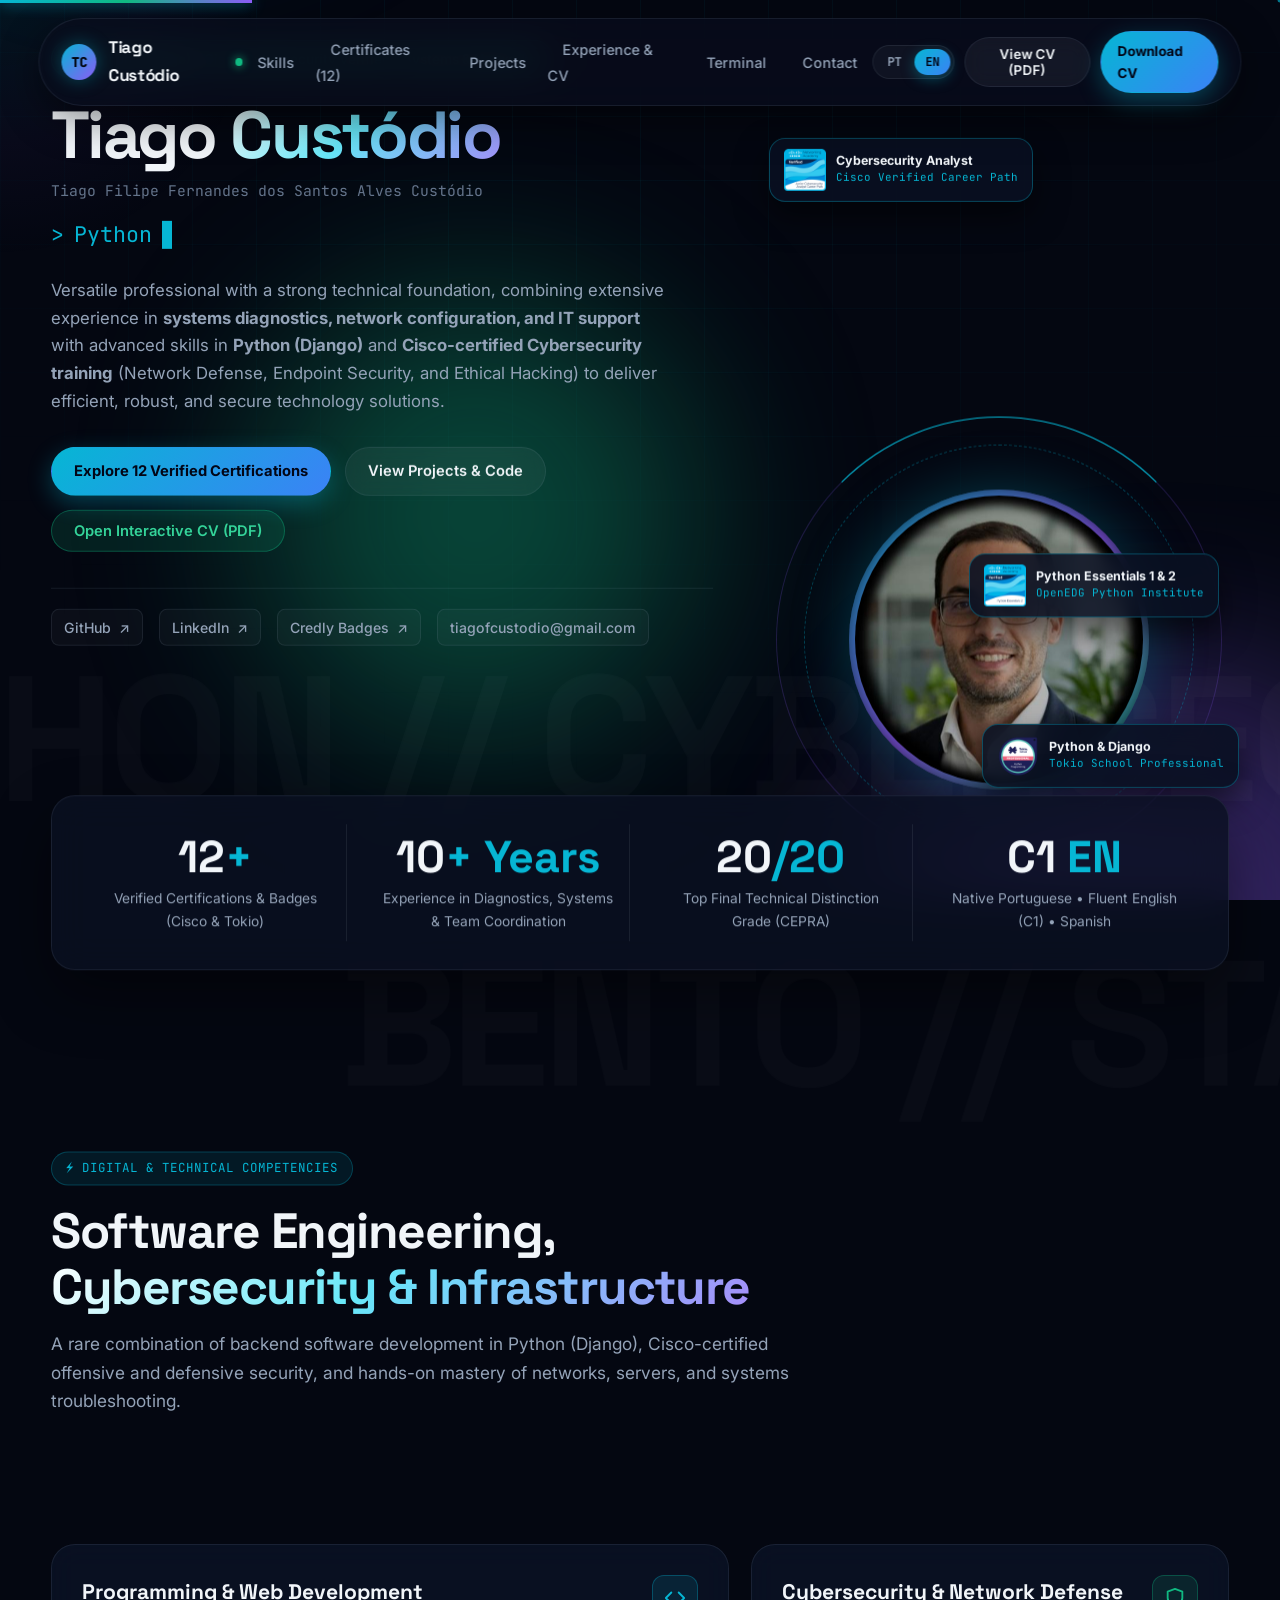
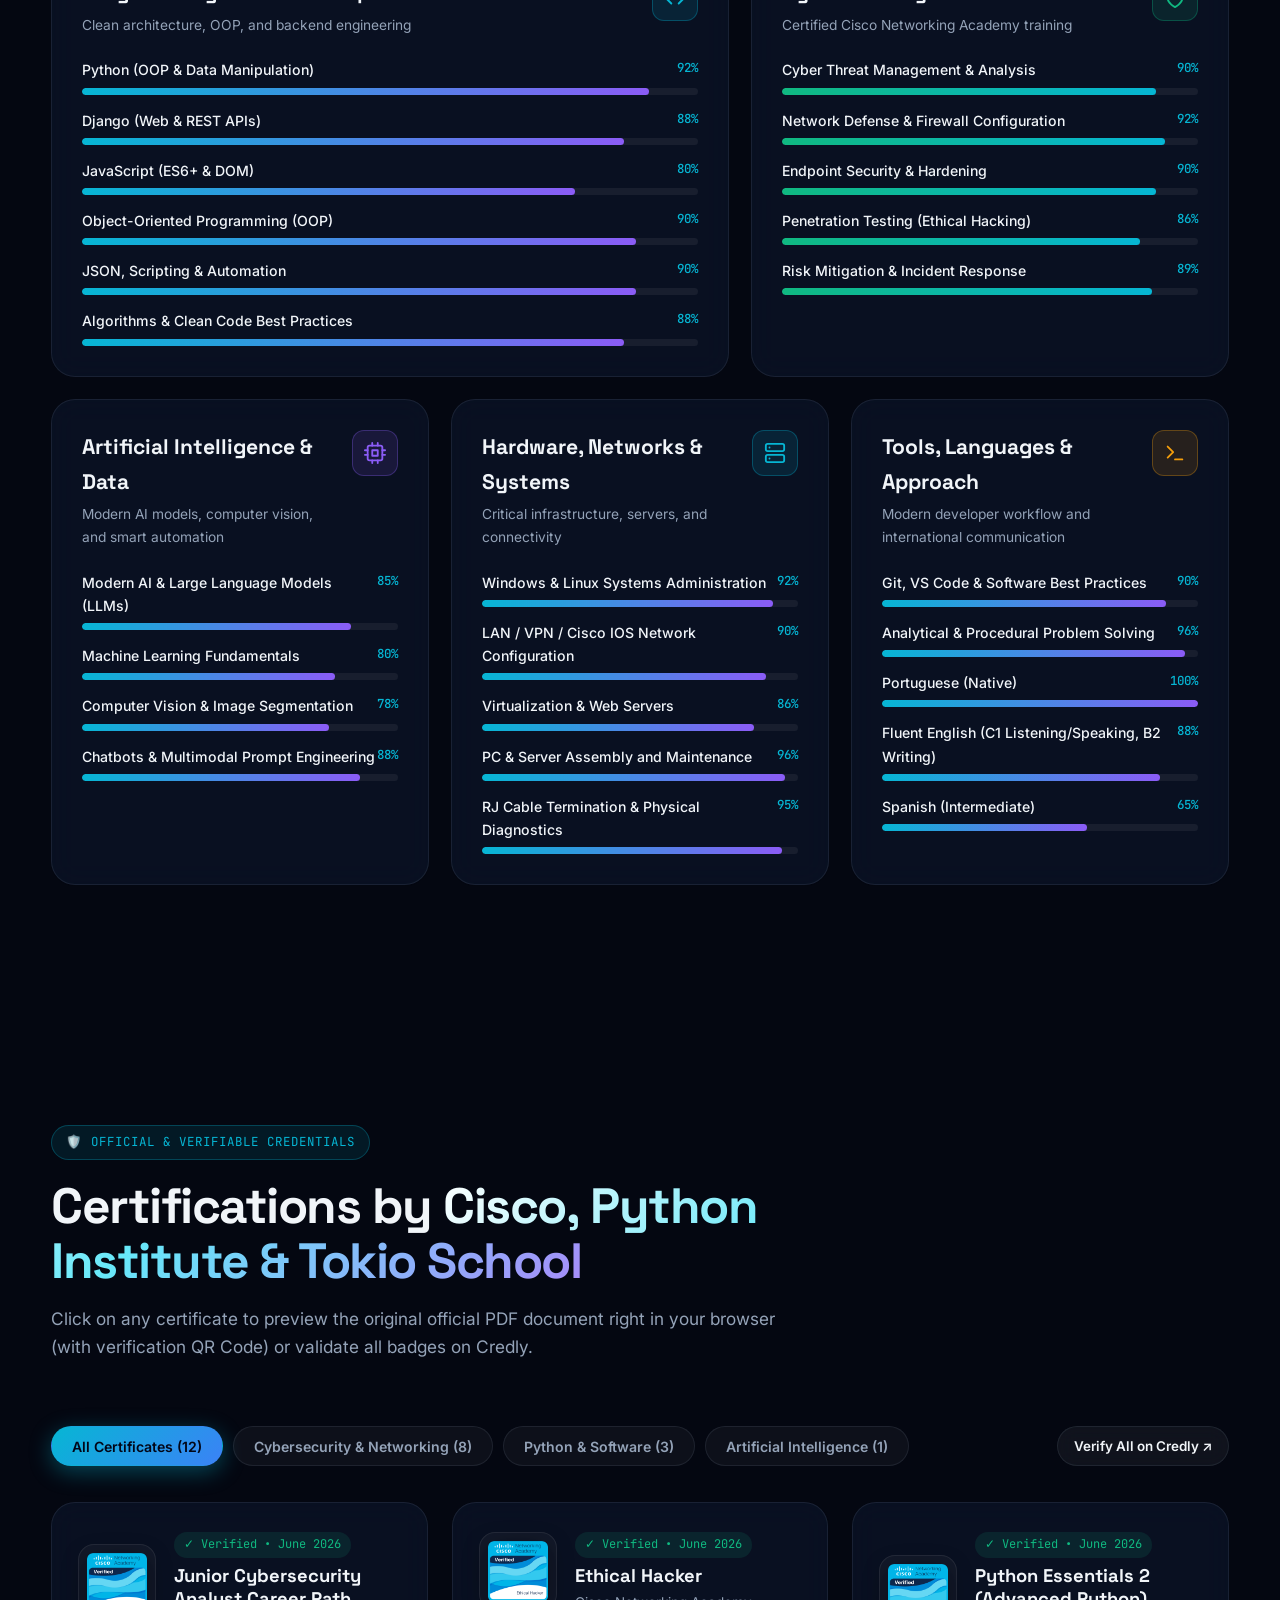
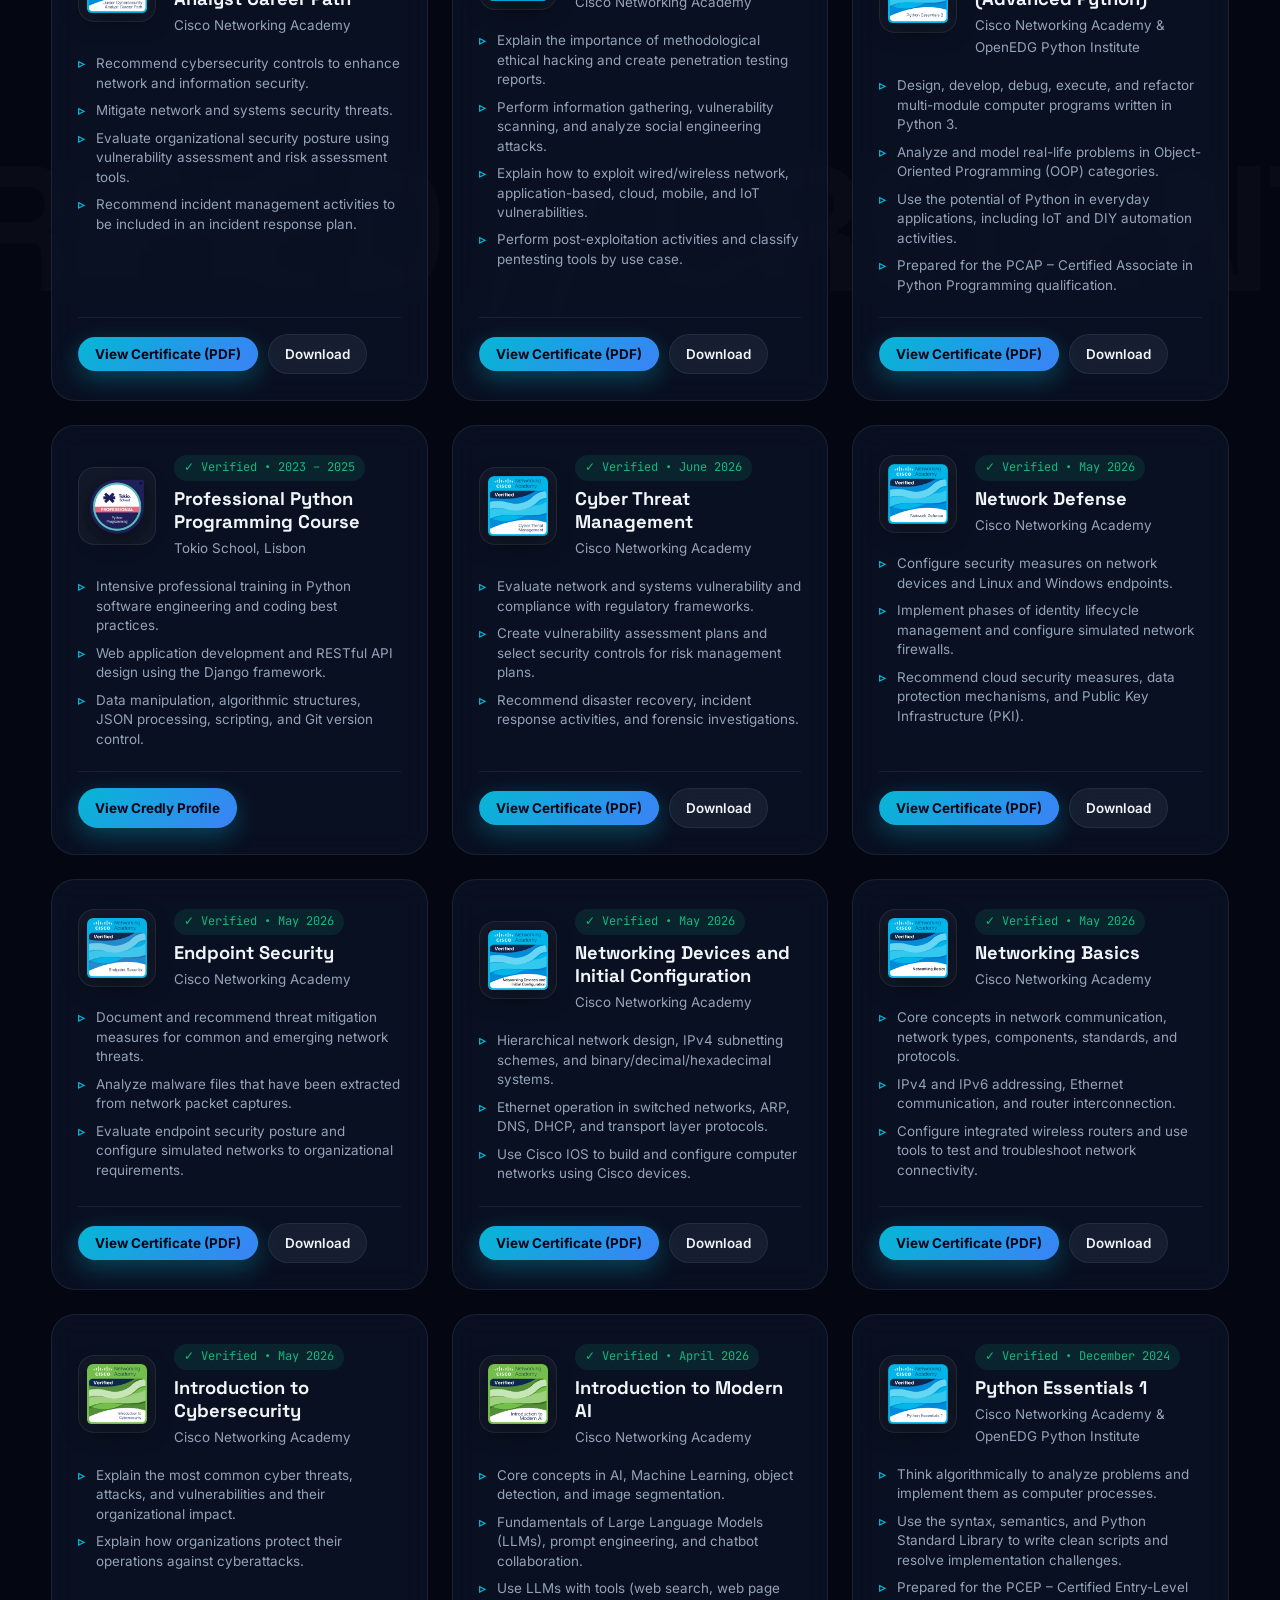
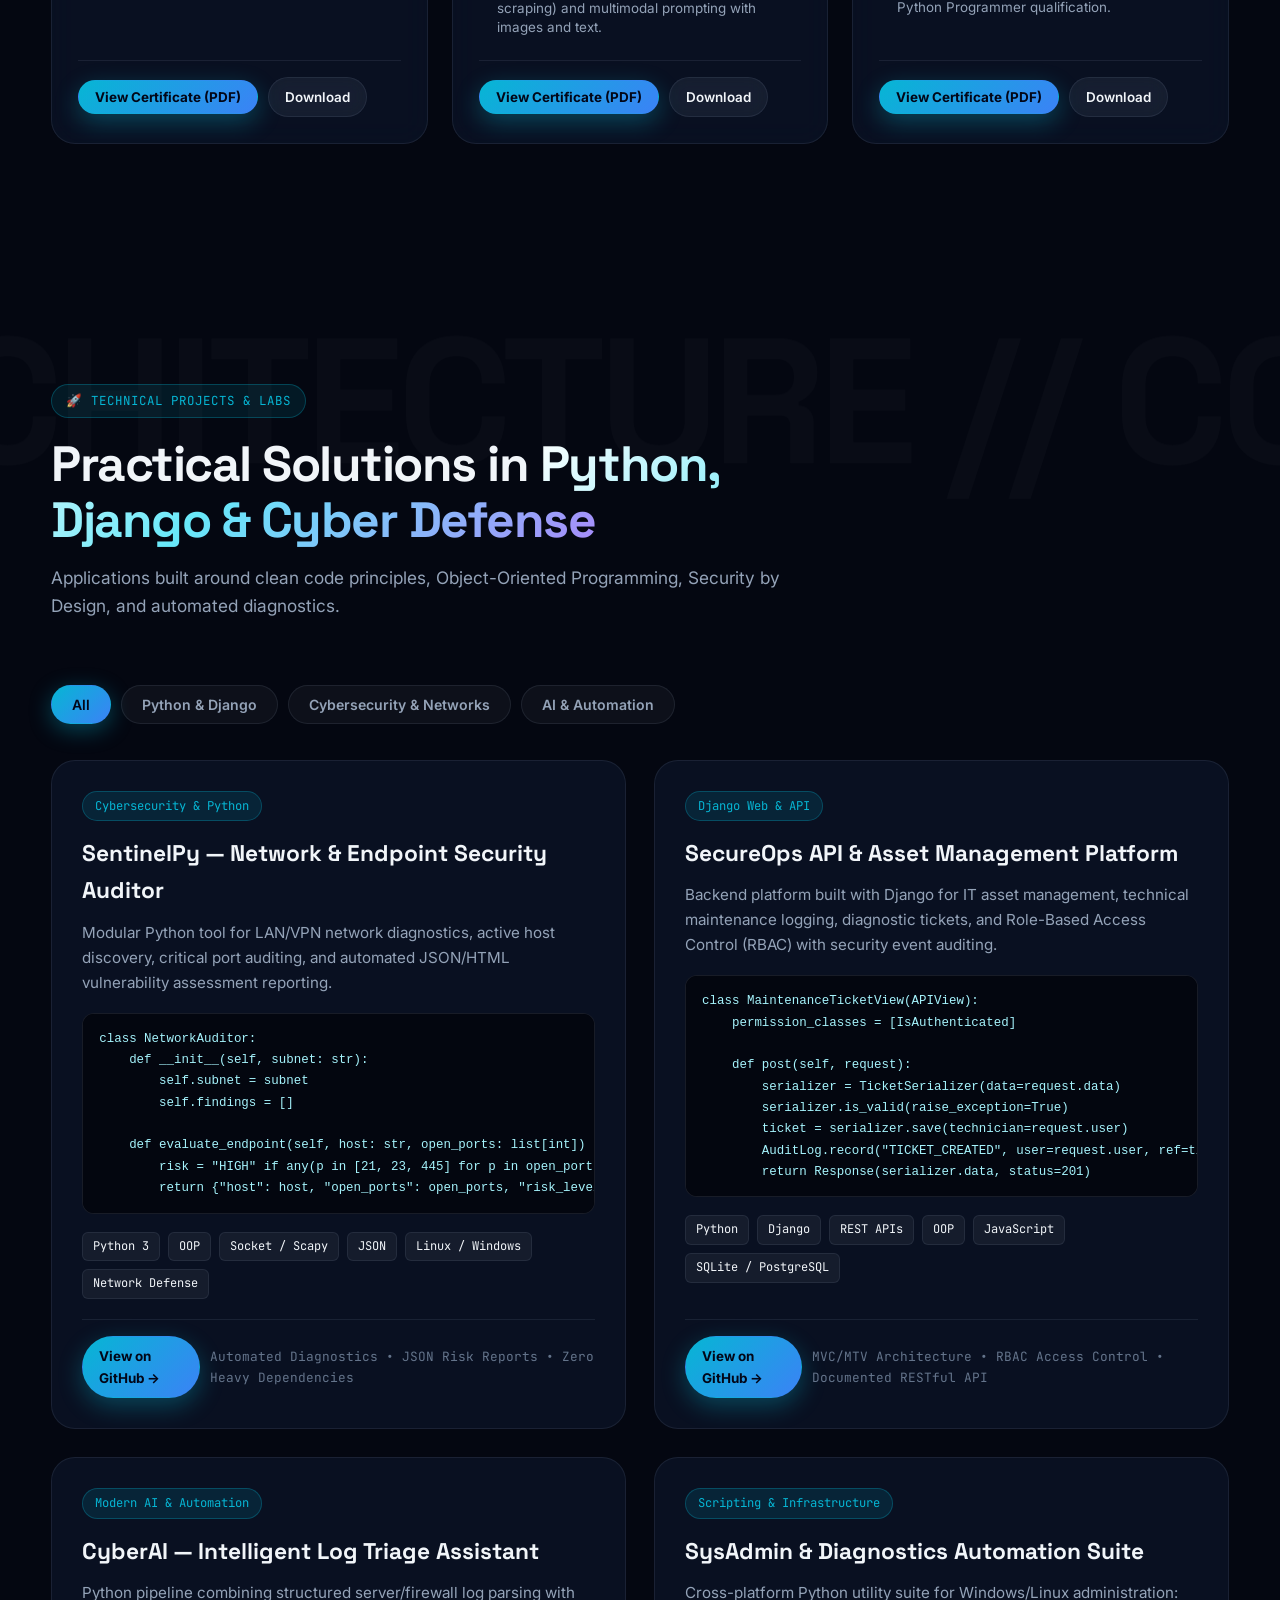
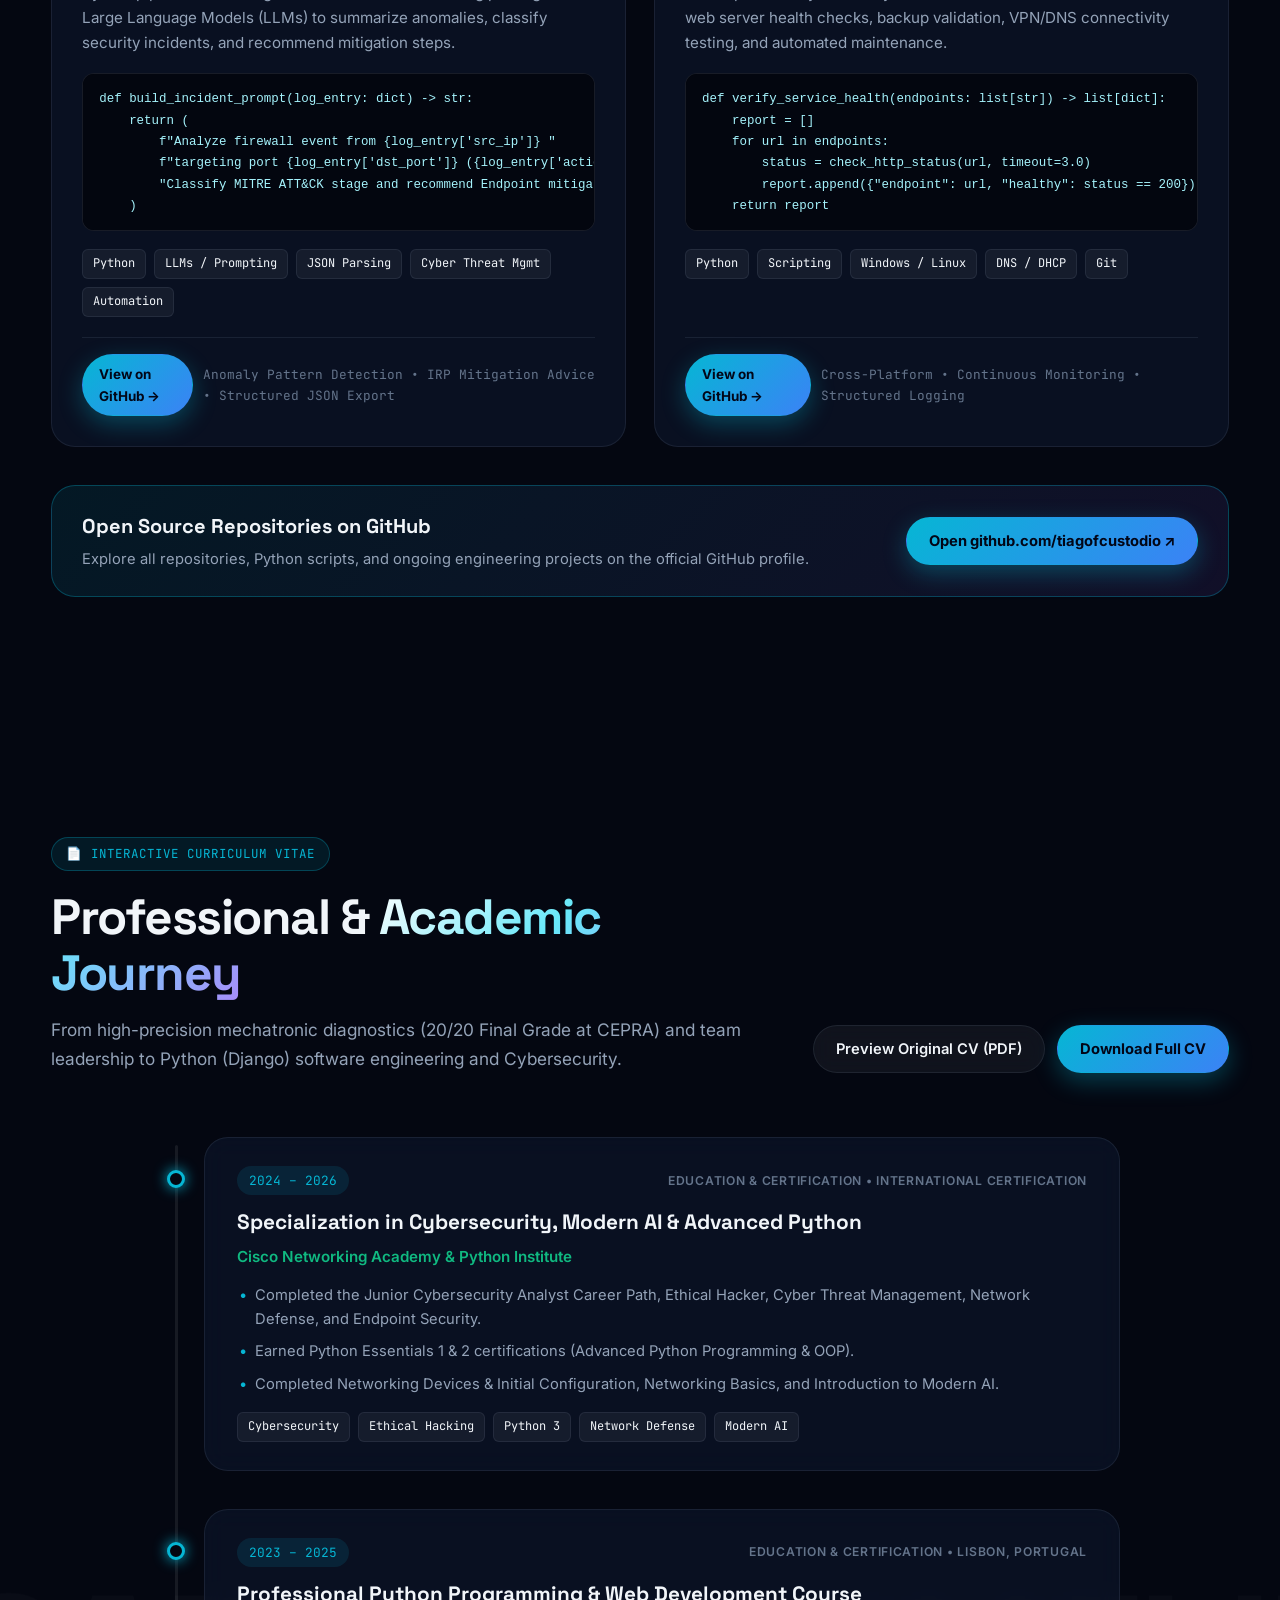
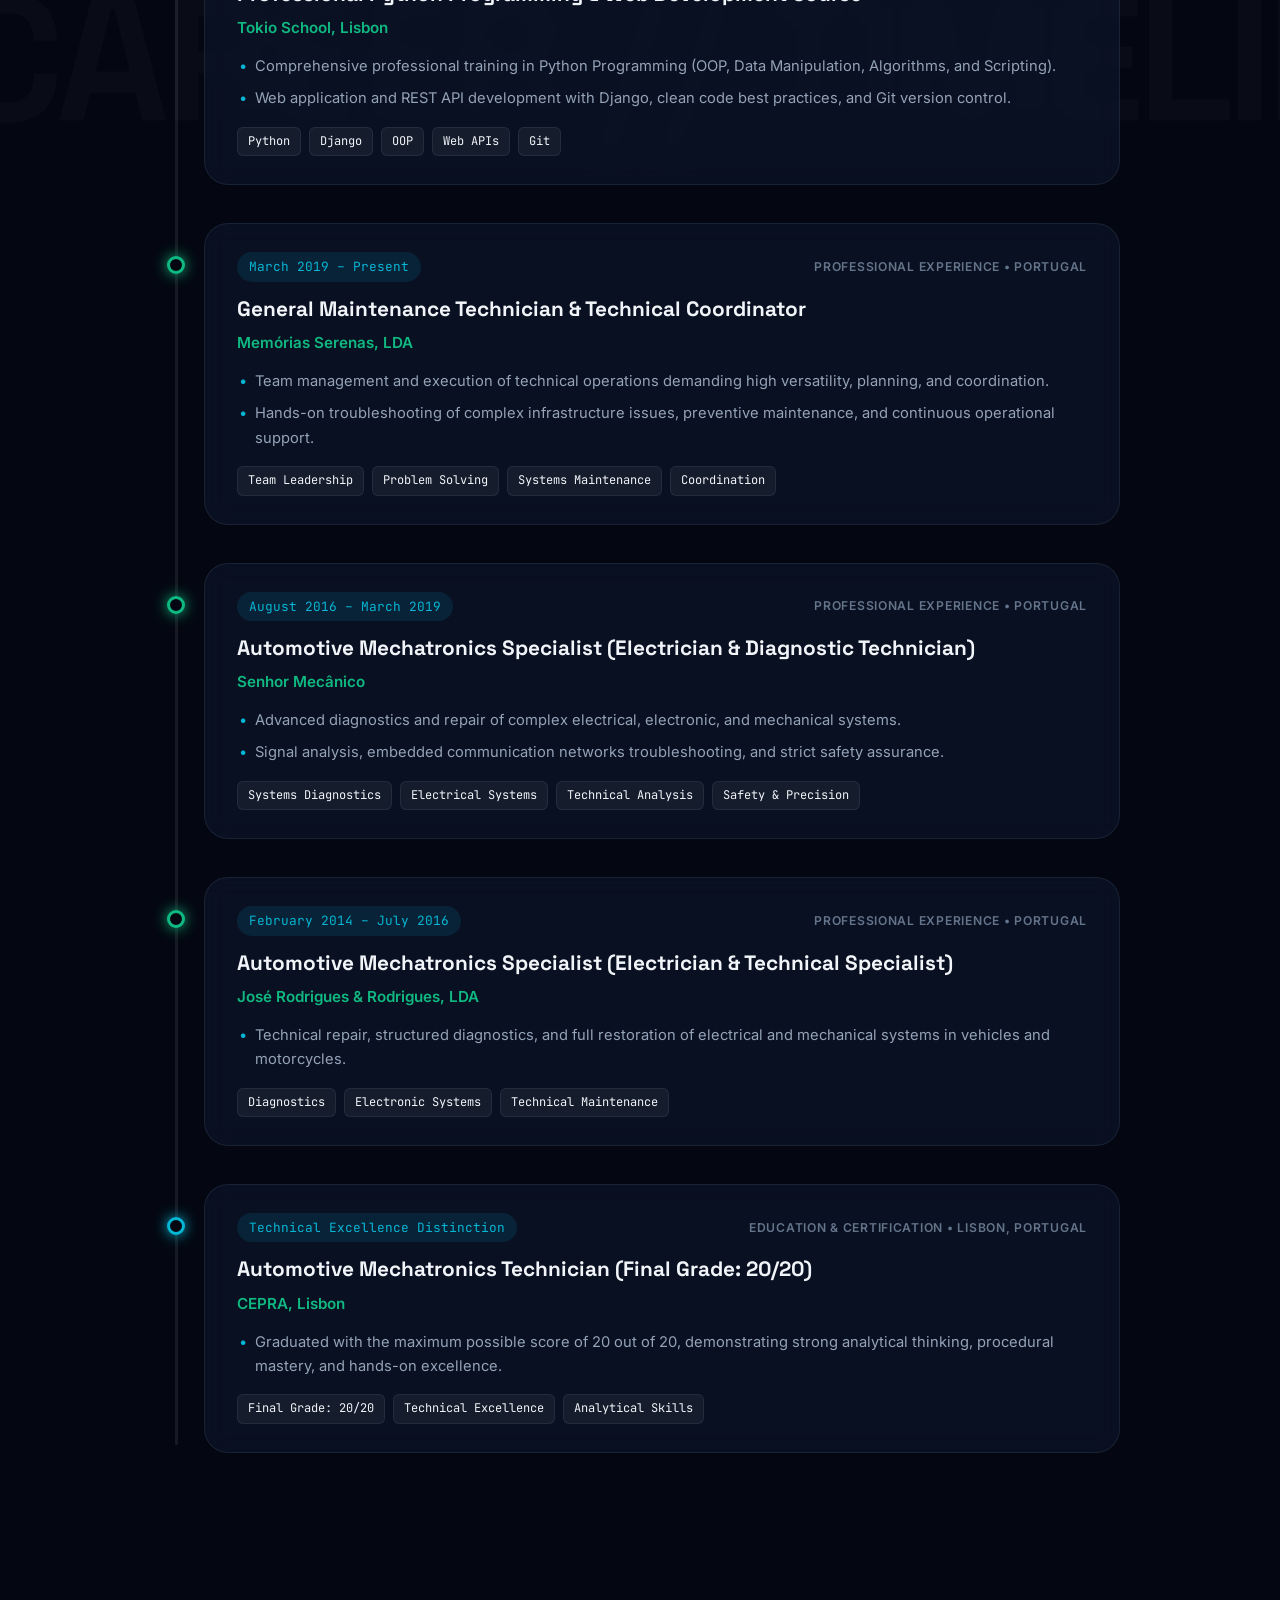
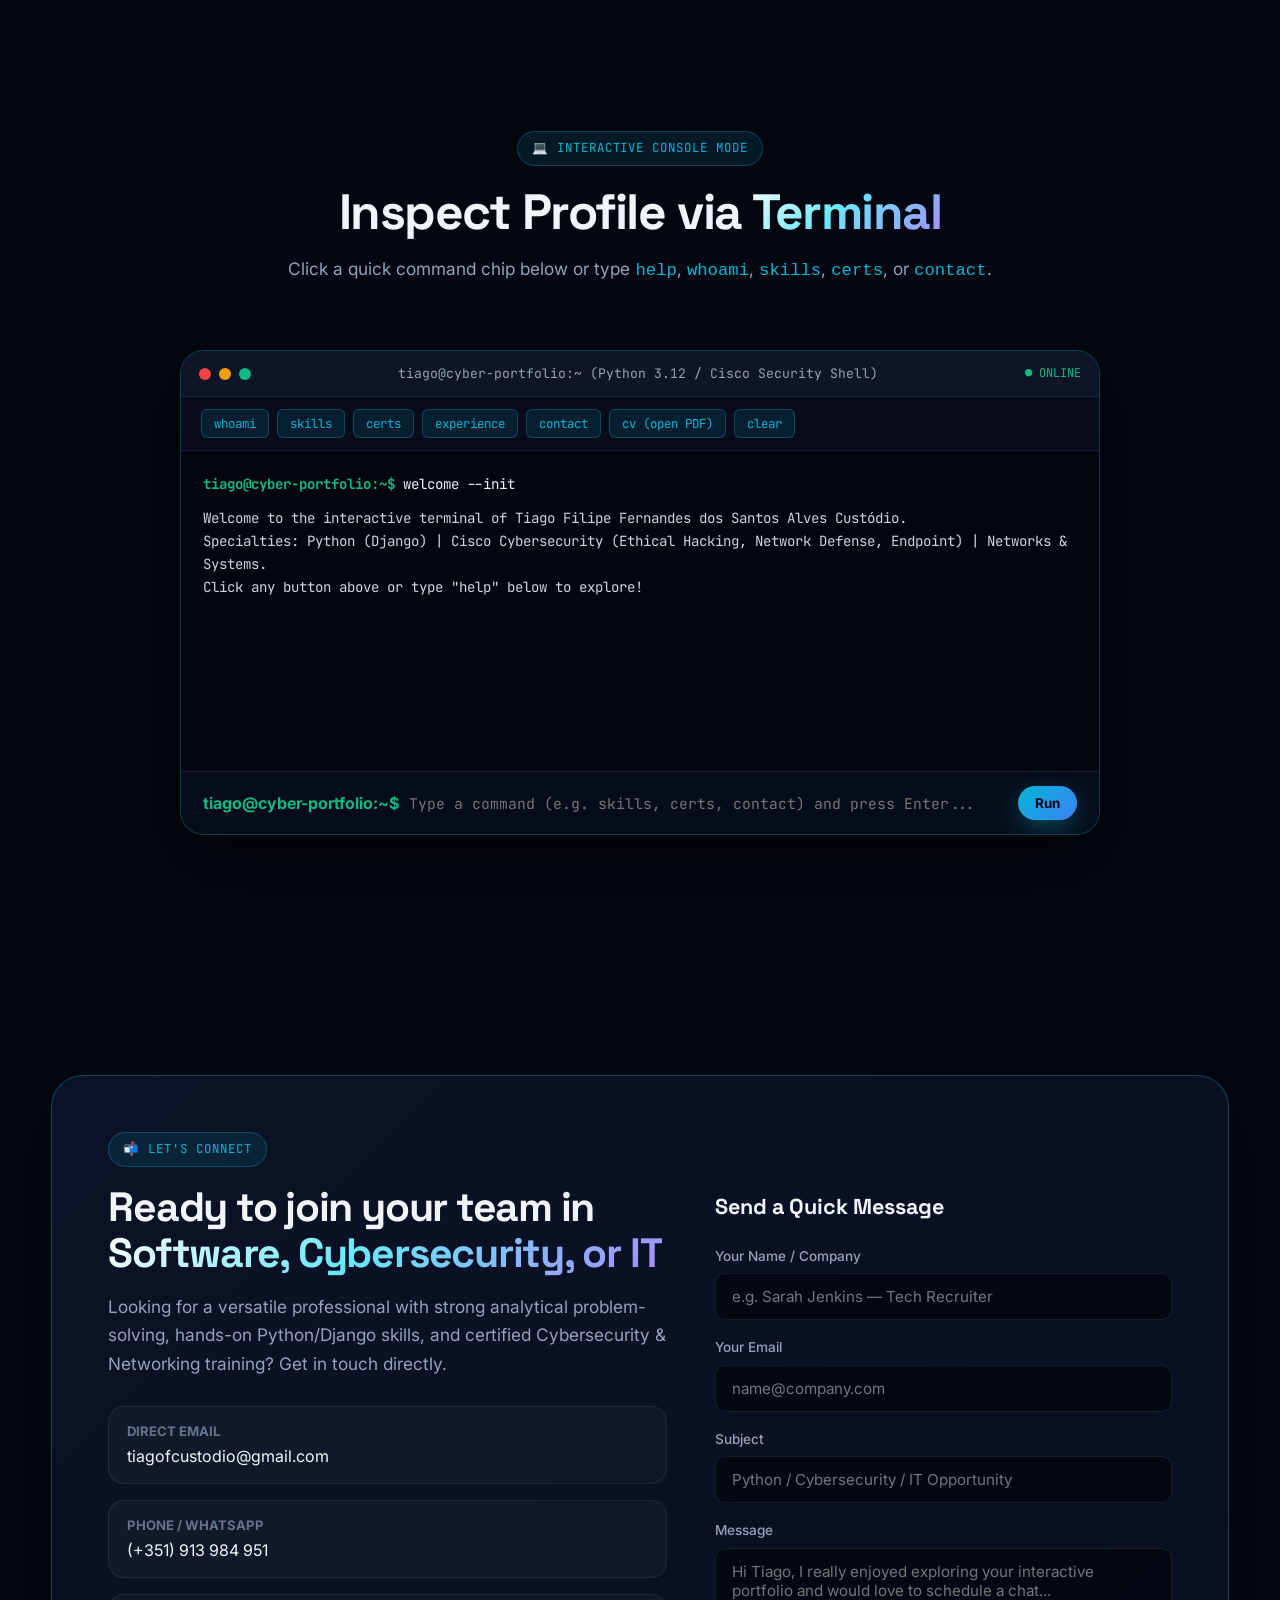
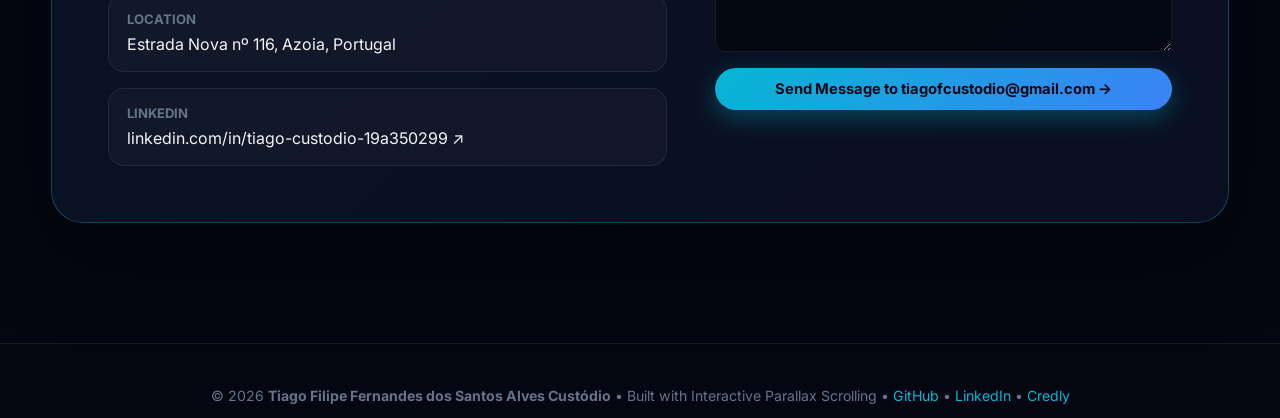
==== commit a99b05e7: "Add README, gitignore and canonical tiagofcustodio.dev metadata" ====
--- a/en.html
+++ b/en.html
@@ -5,6 +5,14 @@
   <meta name="viewport" content="width=device-width, initial-scale=1.0" />
   <title>Tiago Custódio | Python (Django) Developer &amp; Cybersecurity Specialist</title>
   <meta name="description" content="Interactive portfolio of Tiago Filipe Fernandes dos Santos Alves Custódio — Python (Django) Software Engineering, Cisco-Certified Cybersecurity (Ethical Hacking, Network Defense, Endpoint Security), and Systems Administration." />
+  <link rel="canonical" href="https://tiagofcustodio.dev/en.html" />
+  <link rel="alternate" hreflang="pt-PT" href="https://tiagofcustodio.dev/" />
+  <link rel="alternate" hreflang="en" href="https://tiagofcustodio.dev/en.html" />
+  <meta property="og:title" content="Tiago Custódio | Python (Django) &amp; Cybersecurity Specialist" />
+  <meta property="og:description" content="Interactive portfolio featuring CV, 12 Verified Cisco/Tokio School Certifications, and Projects in Python, Django, and Cybersecurity." />
+  <meta property="og:url" content="https://tiagofcustodio.dev/en.html" />
+  <meta property="og:type" content="website" />
+  <meta property="og:image" content="https://tiagofcustodio.dev/assets/images/tiago-profile.jpg" />
 
   <!-- Google Fonts -->
   <link rel="preconnect" href="https://fonts.googleapis.com" />
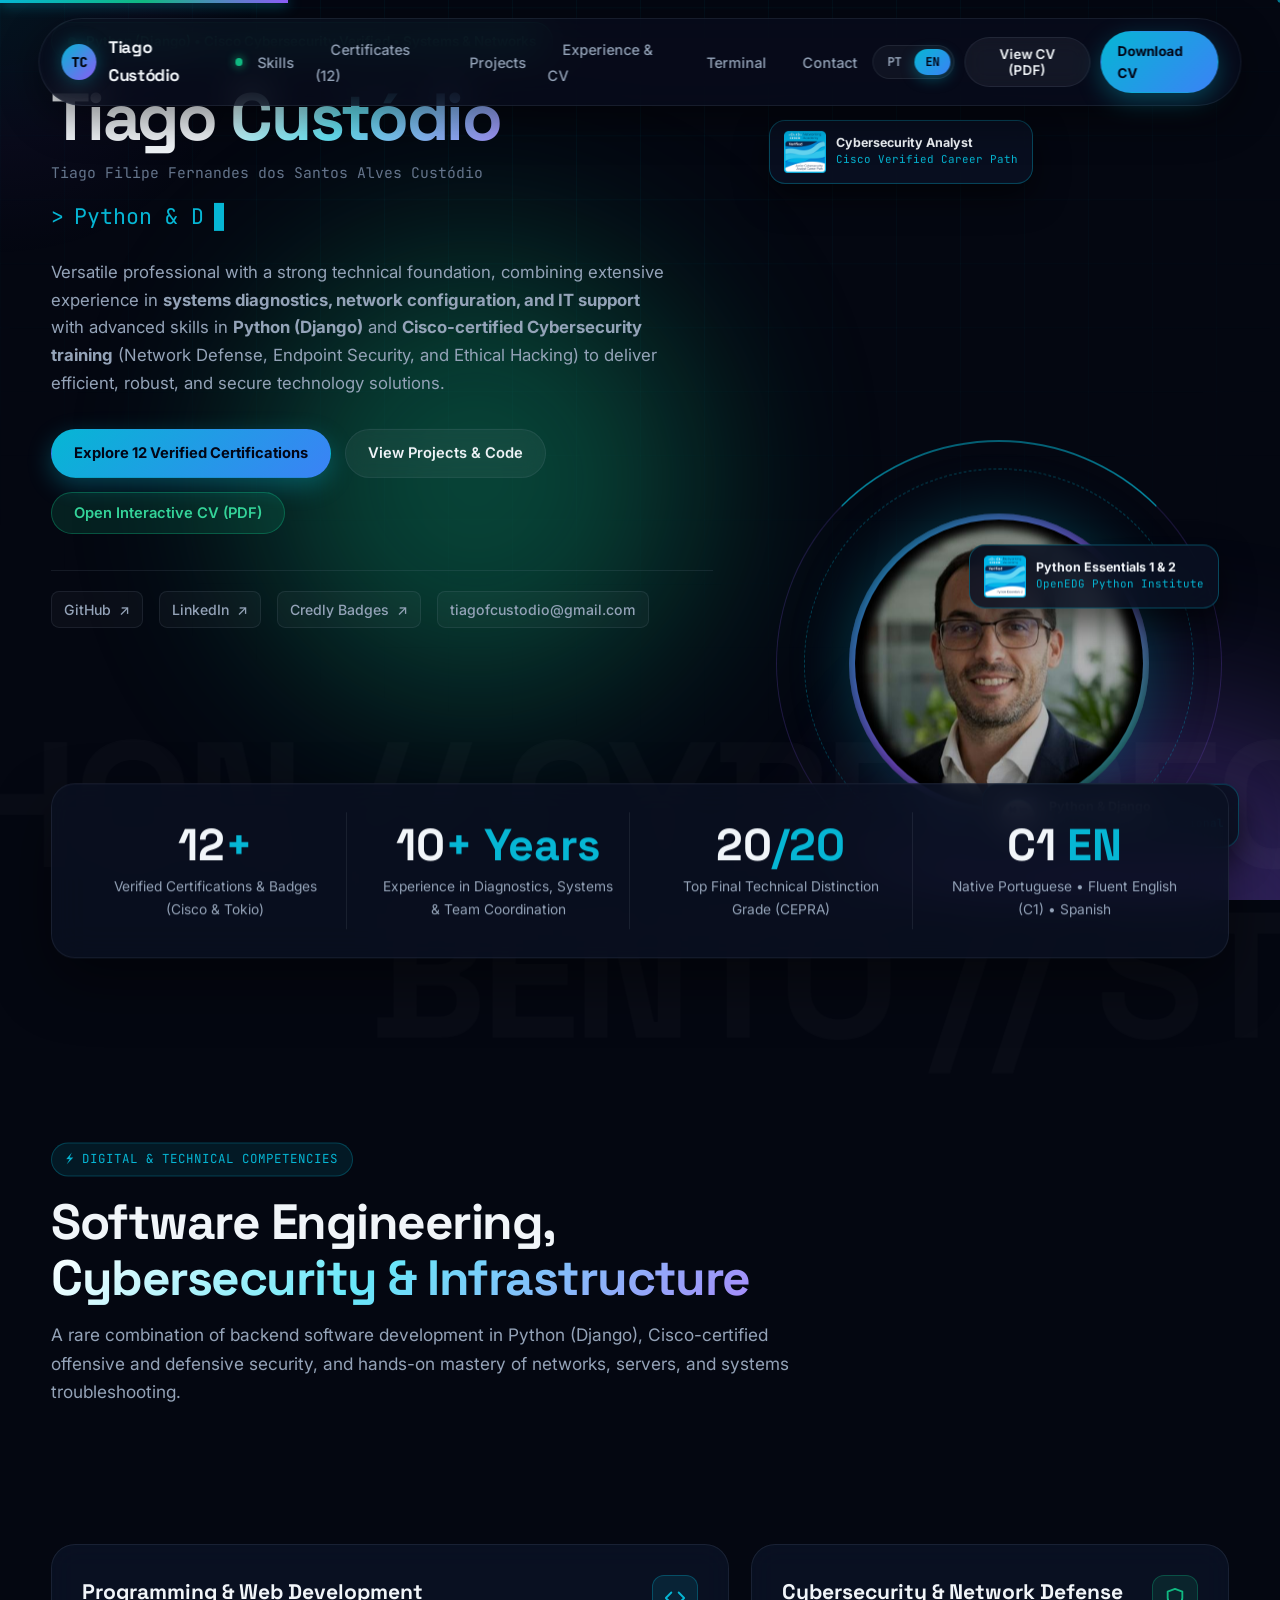
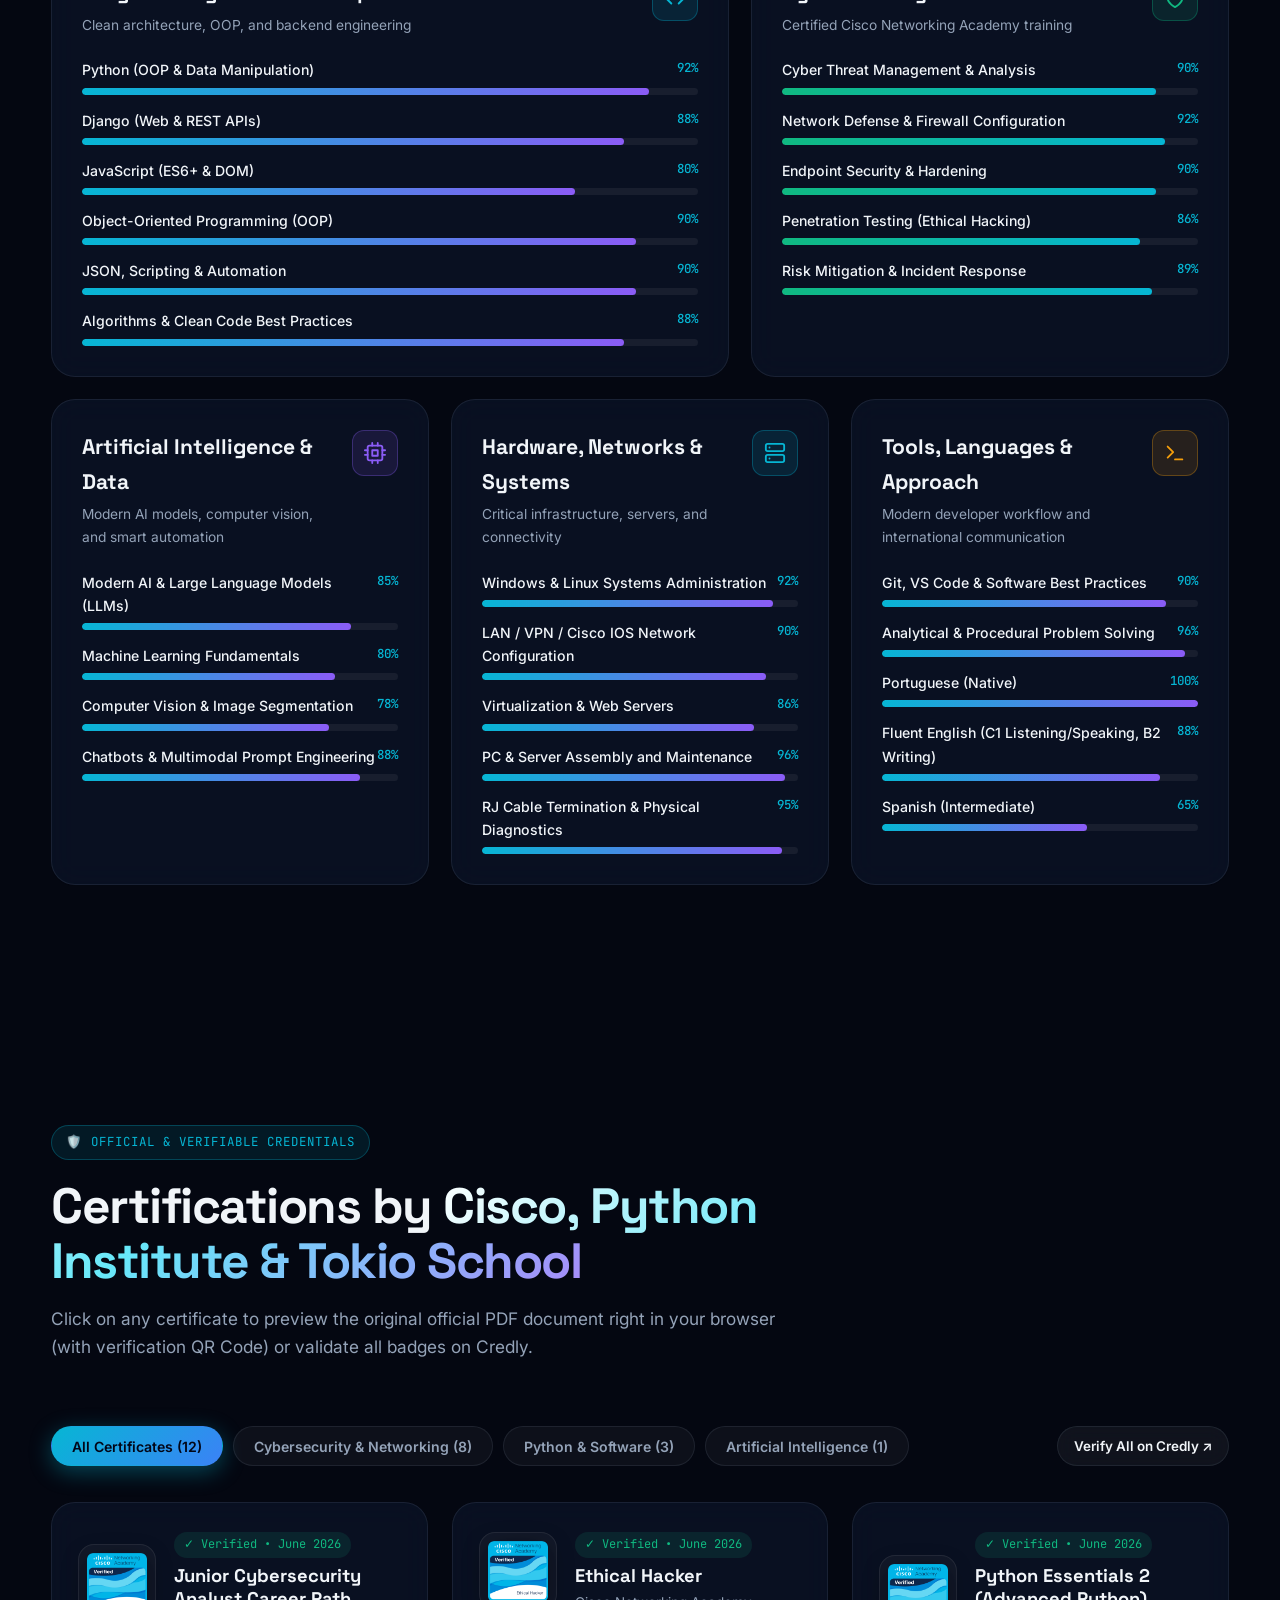
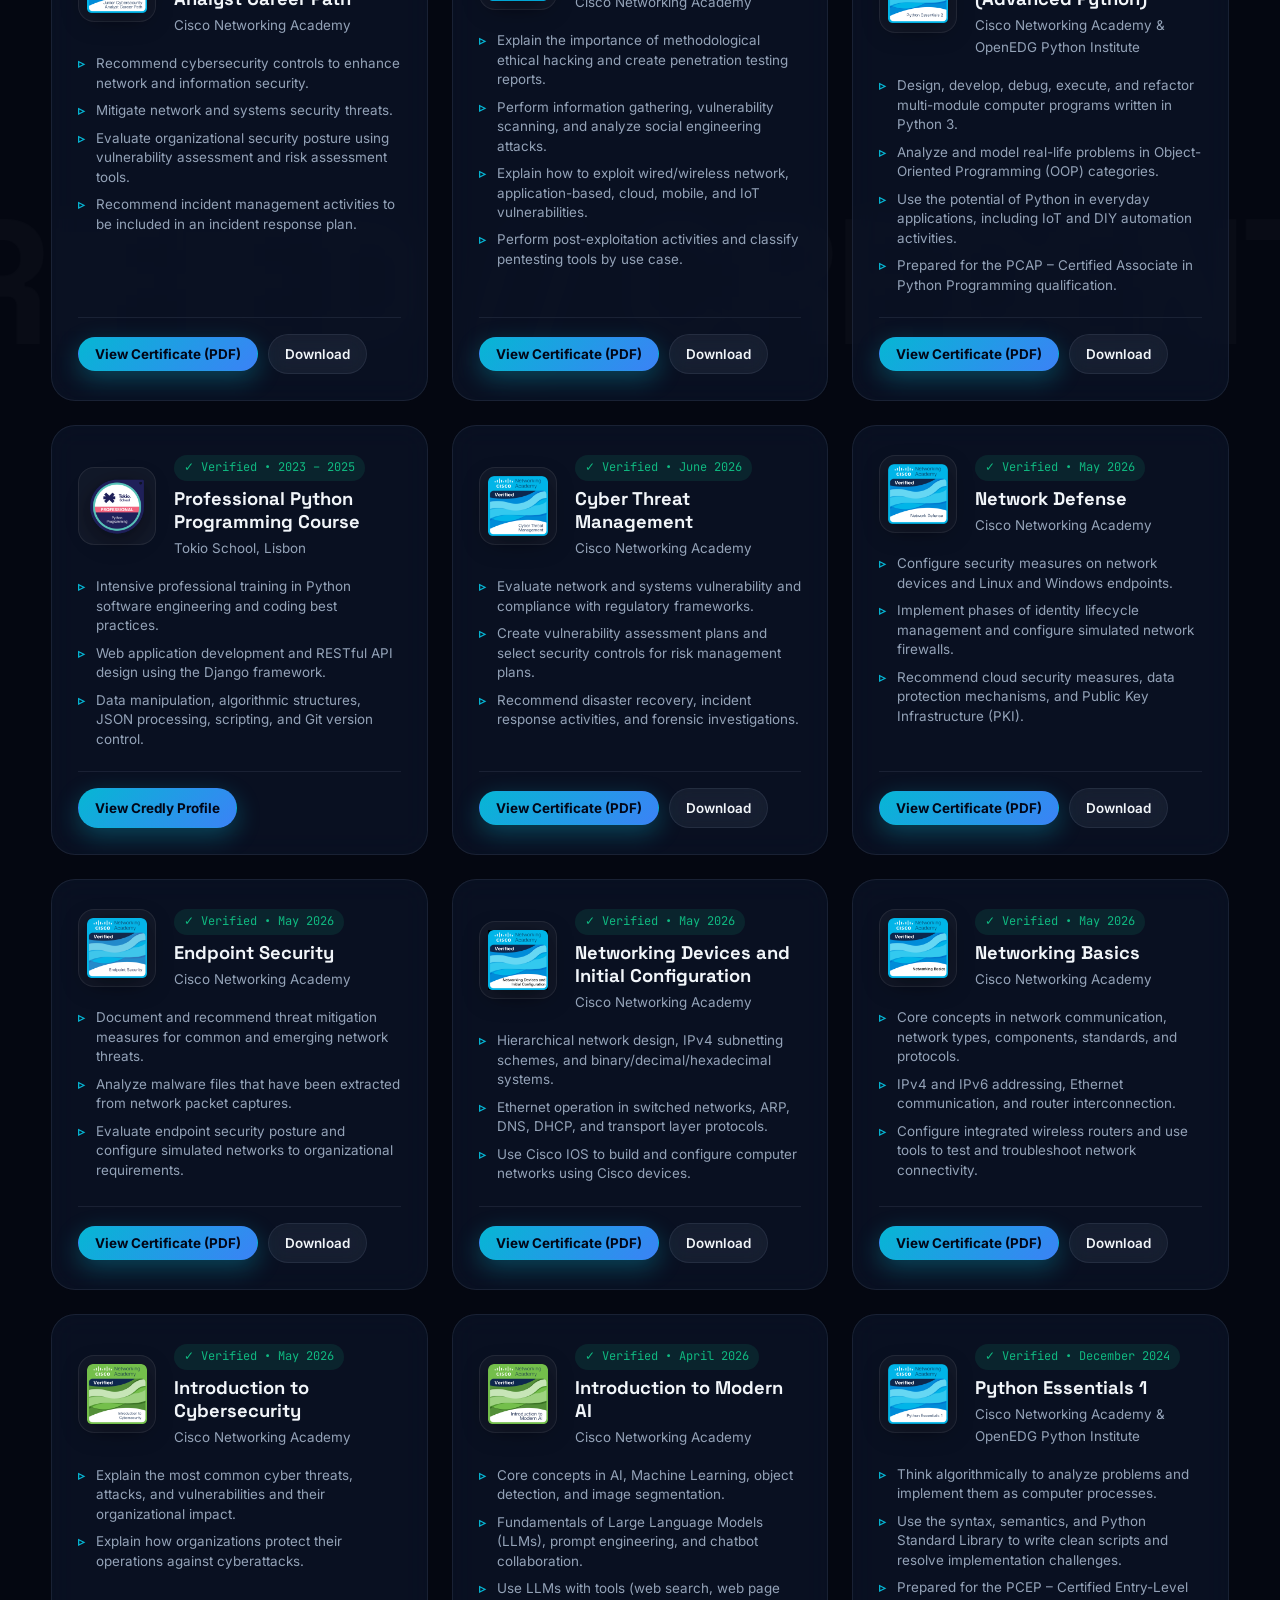
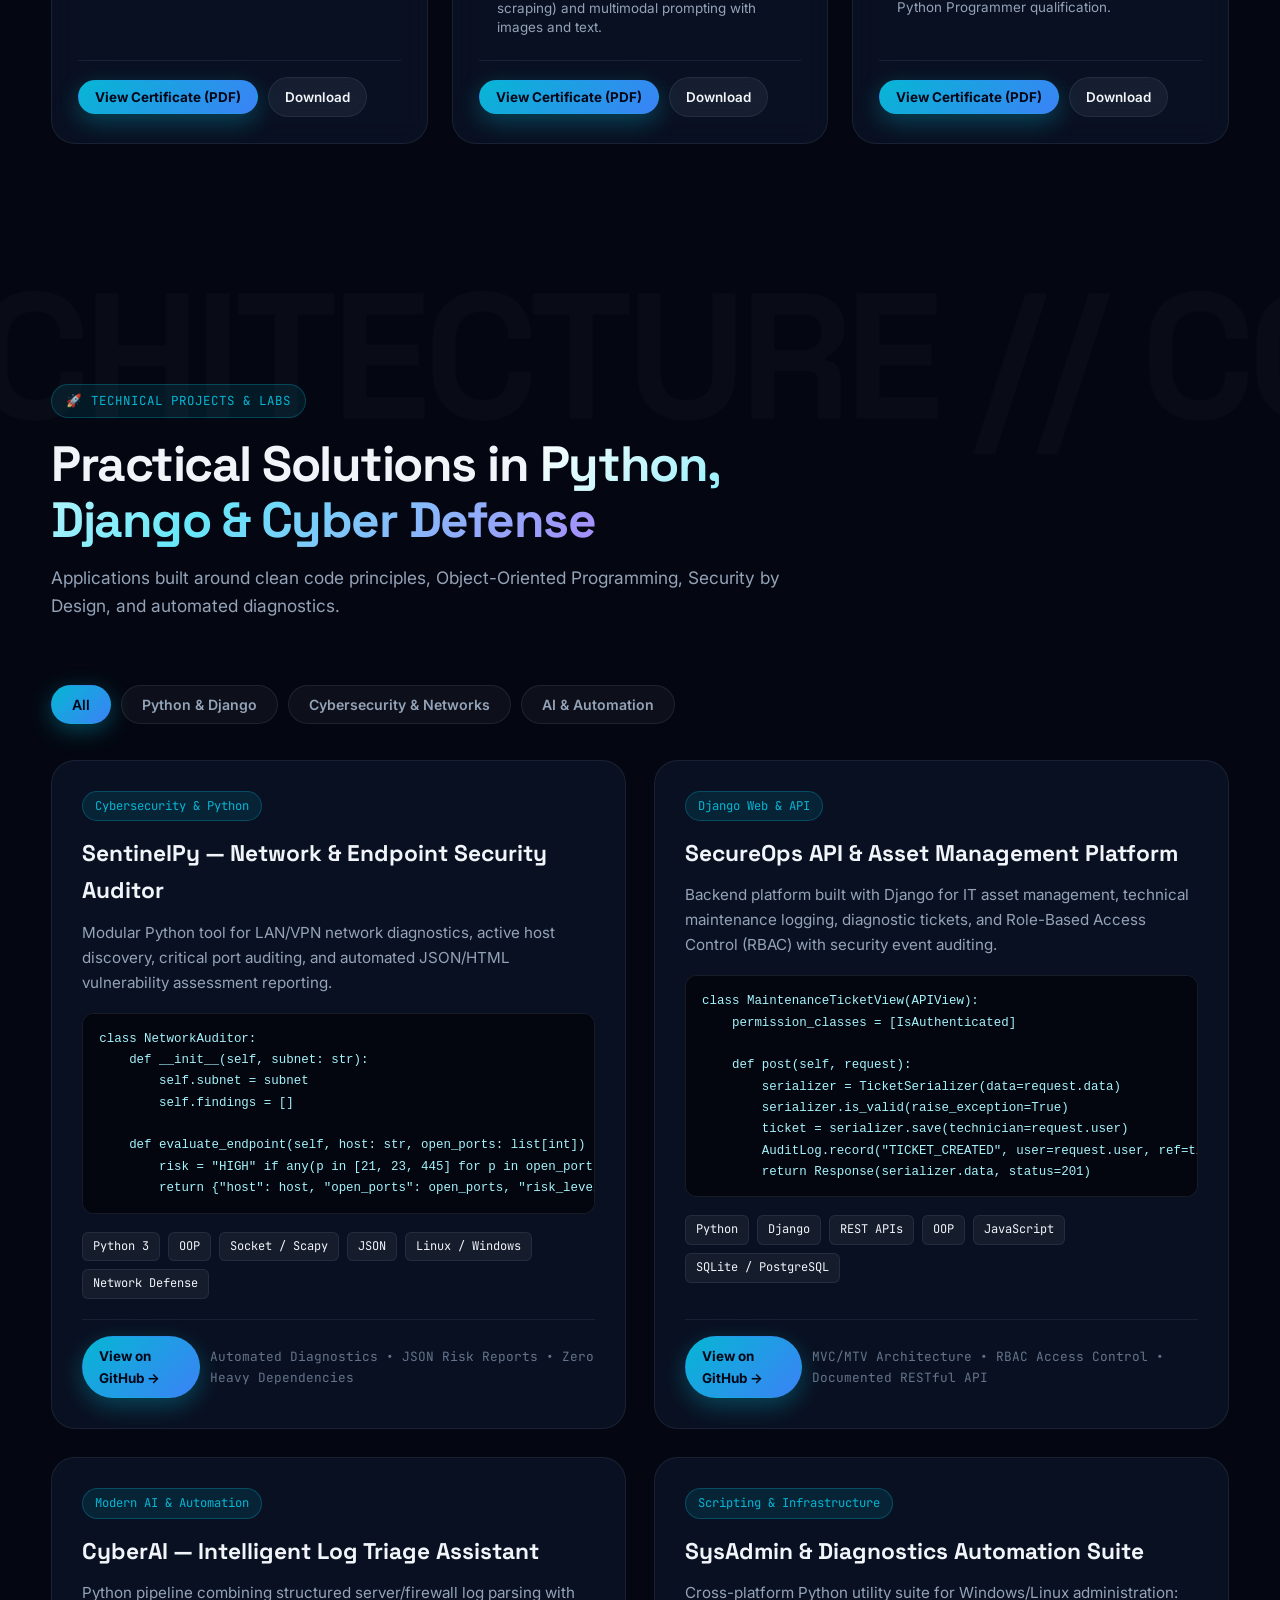
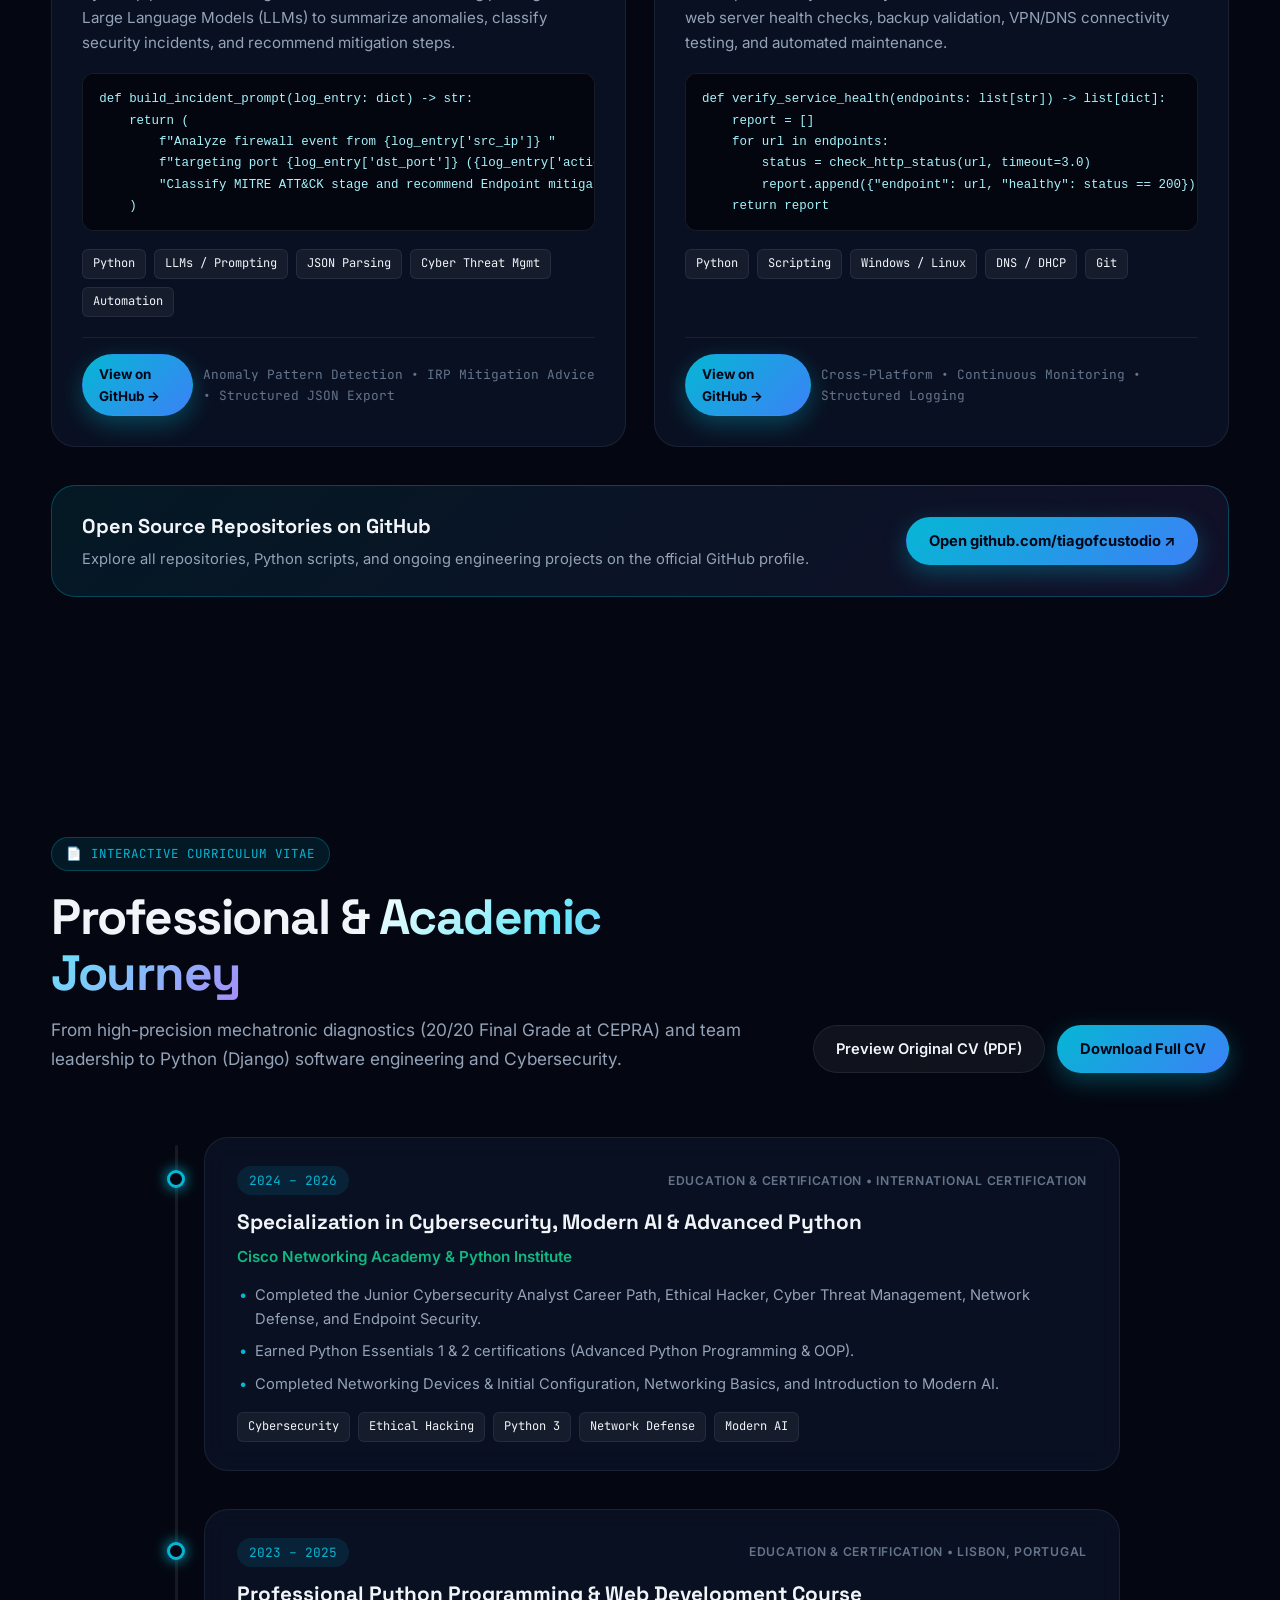
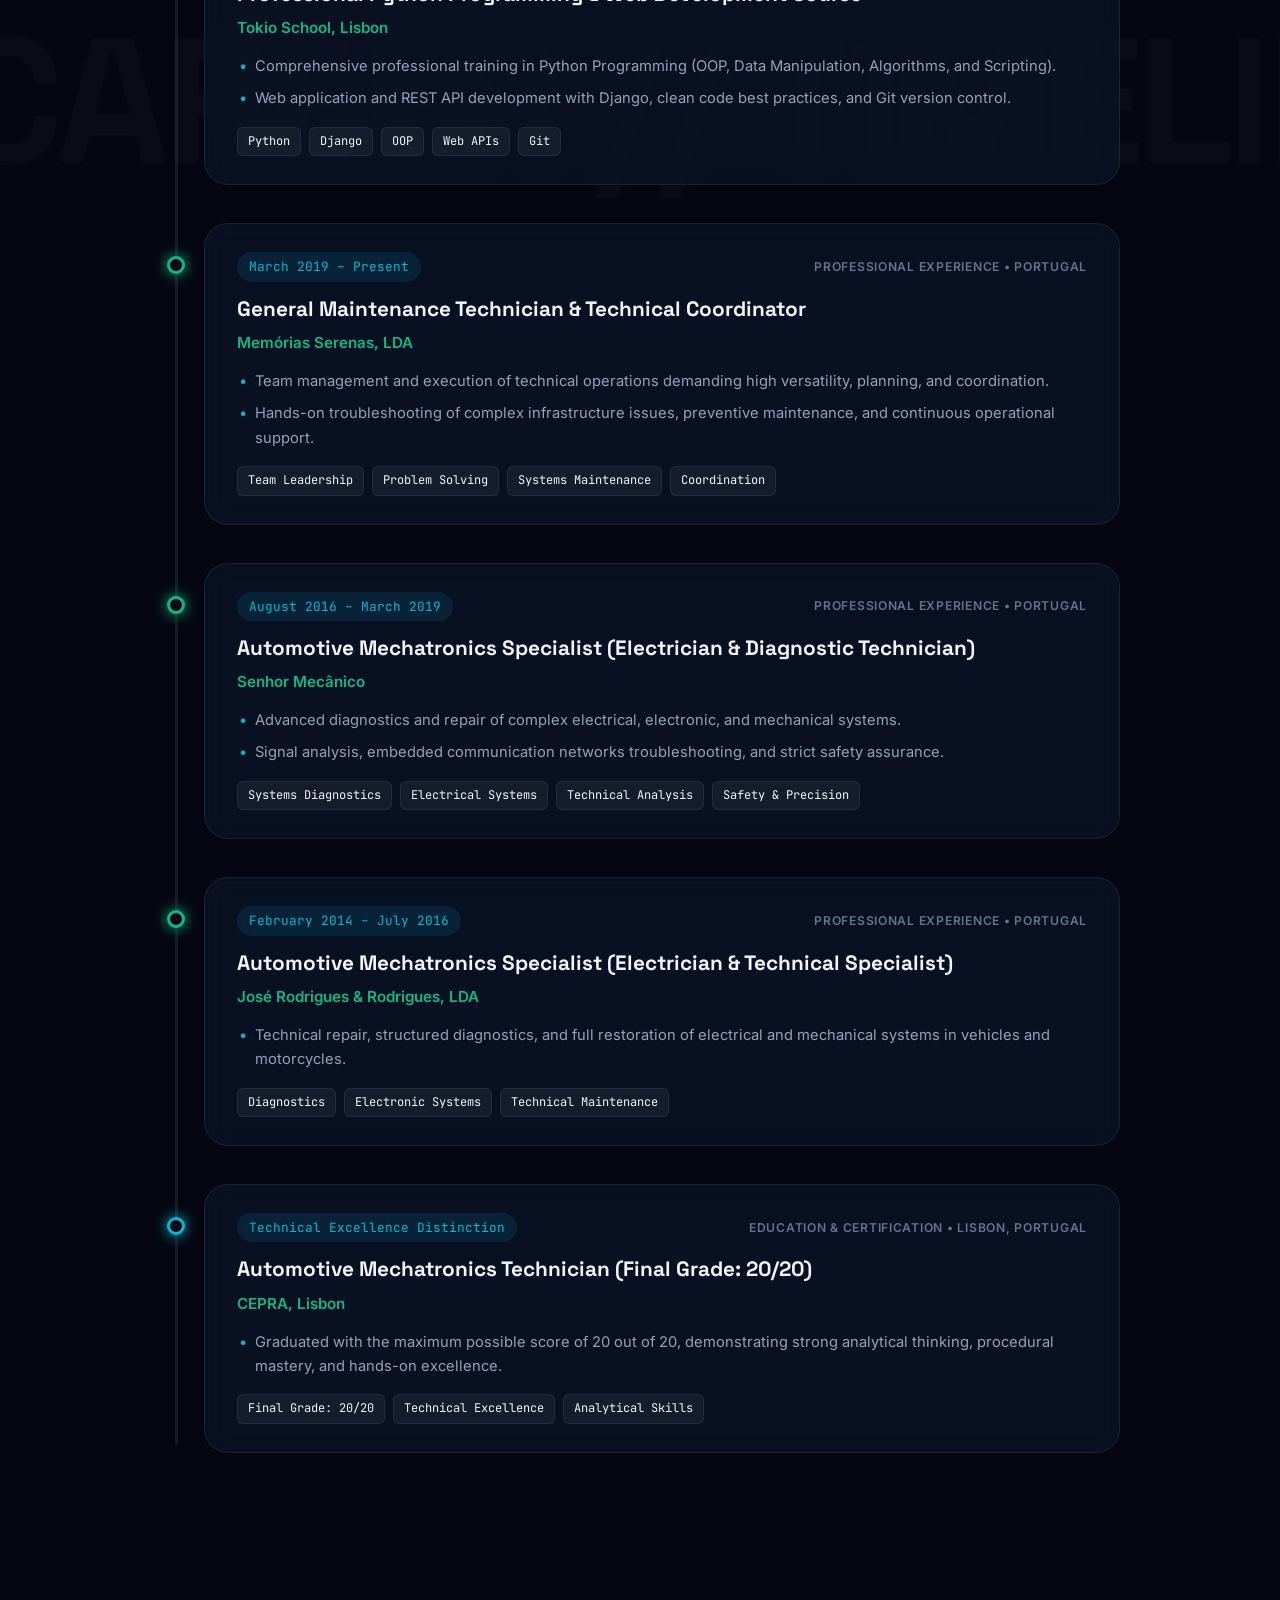
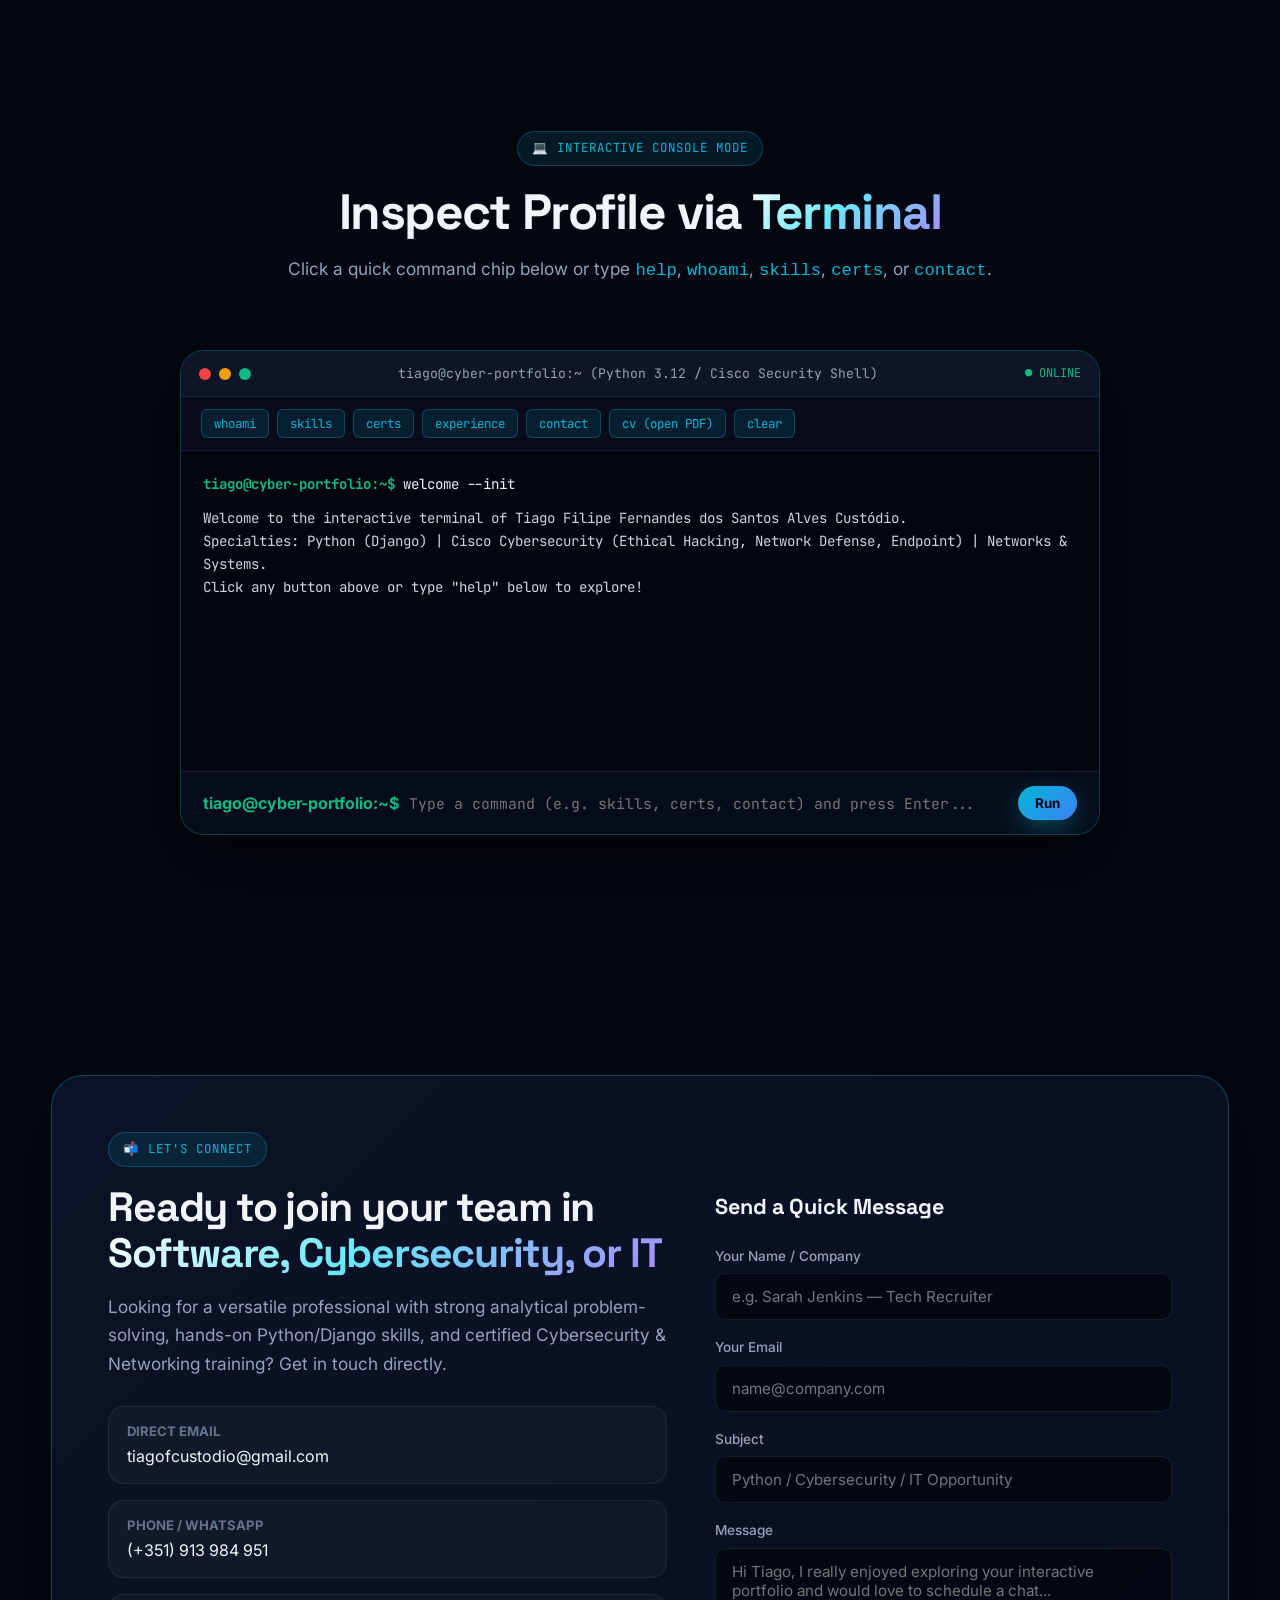
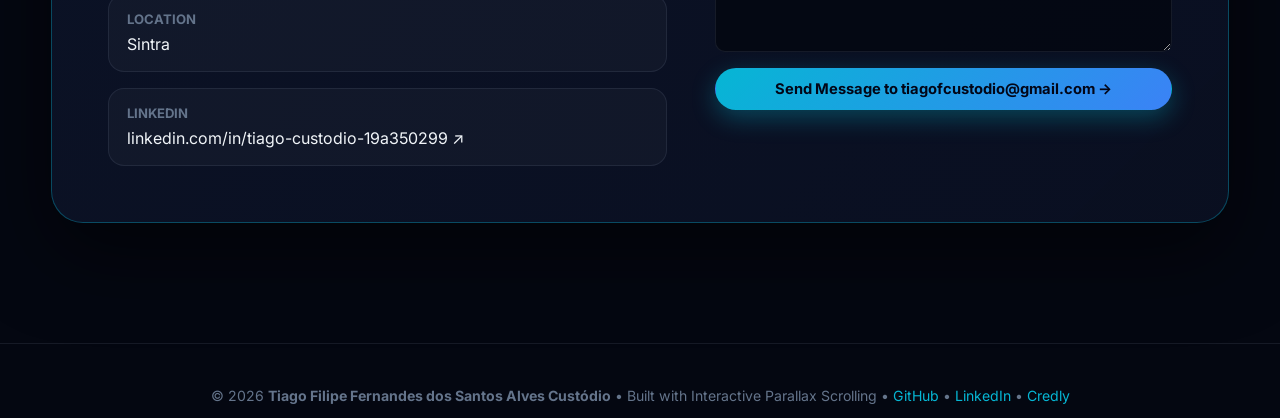
==== commit c5ef1d06: "Update location to Sintra across site and terminal" ====
--- a/en.html
+++ b/en.html
@@ -416,7 +416,7 @@
               <div class="contact-item">
                 <div>
                   <strong style="display:block; font-size:0.82rem; color:var(--text-muted);" data-i18n="contactLocationLabel">LOCATION</strong>
-                  <span>Estrada Nova nº 116, Azoia, Portugal</span>
+                  <span>Sintra</span>
                 </div>
               </div>
 
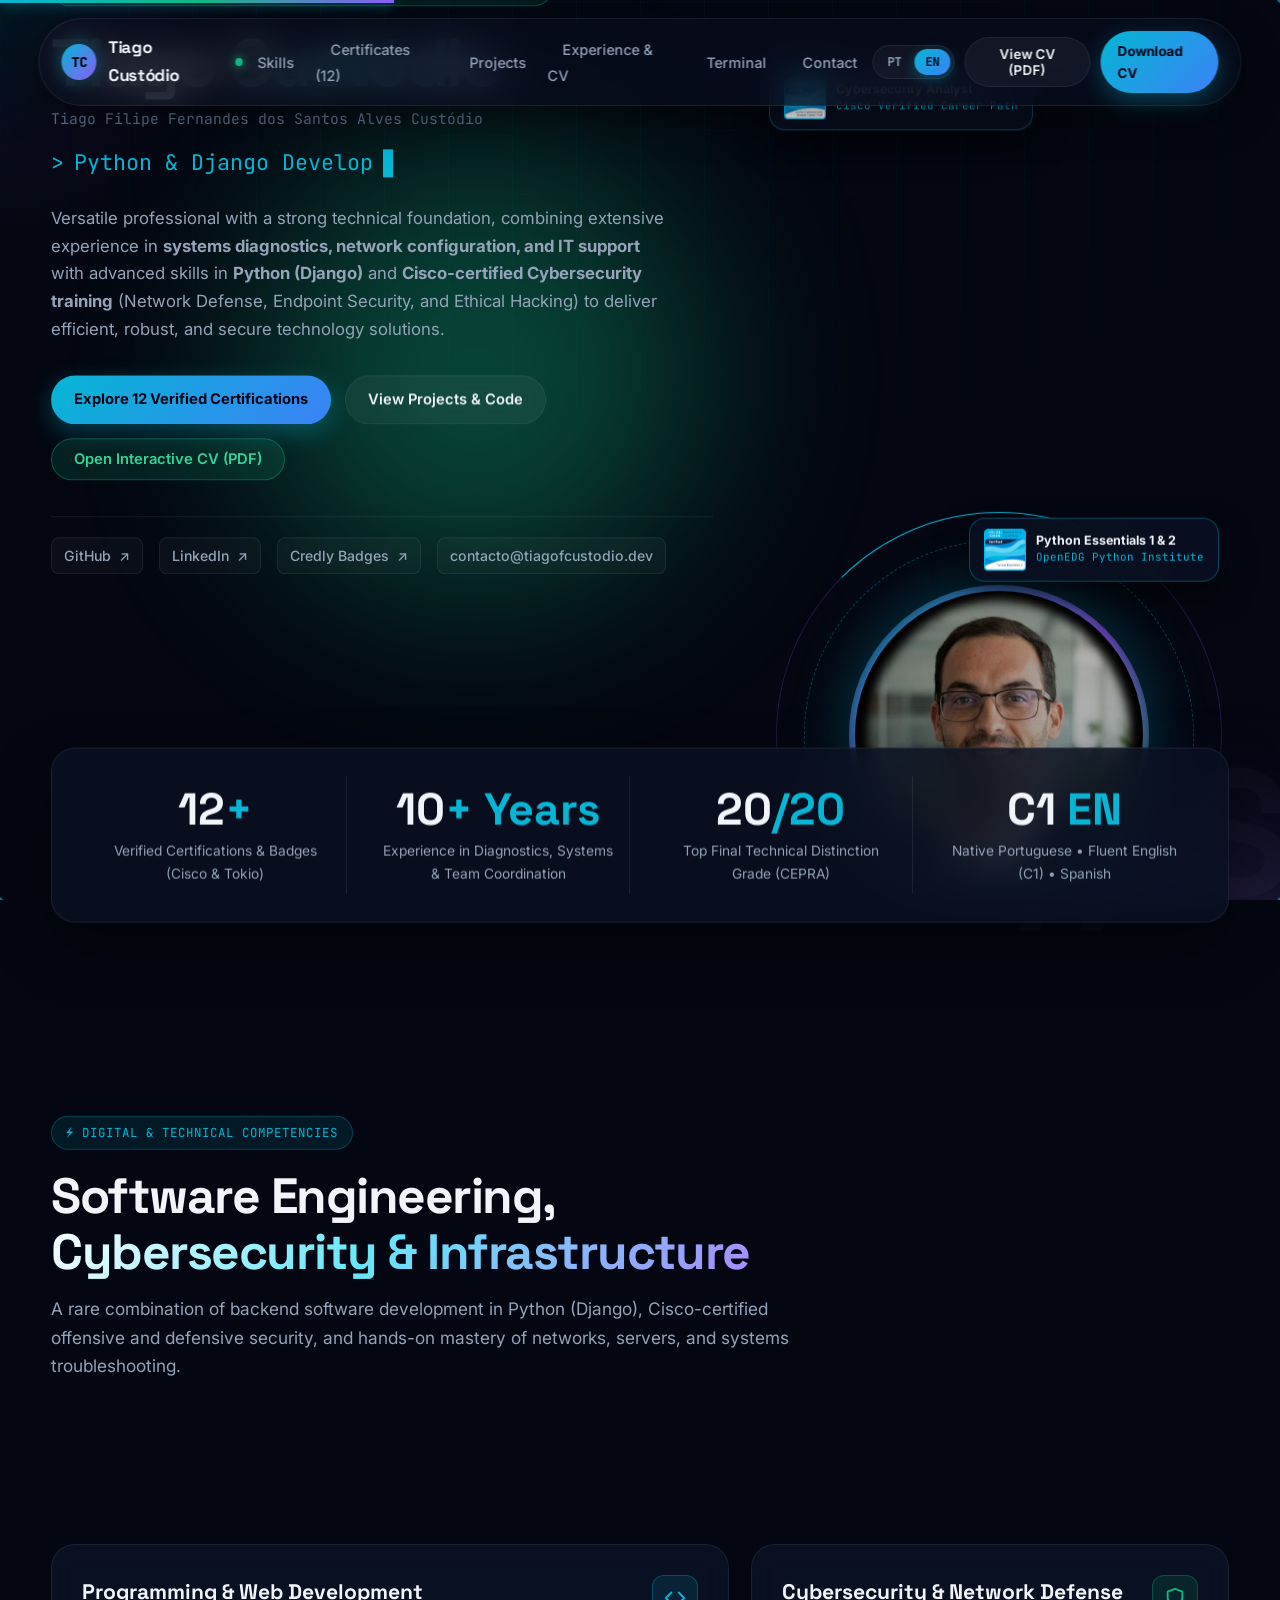
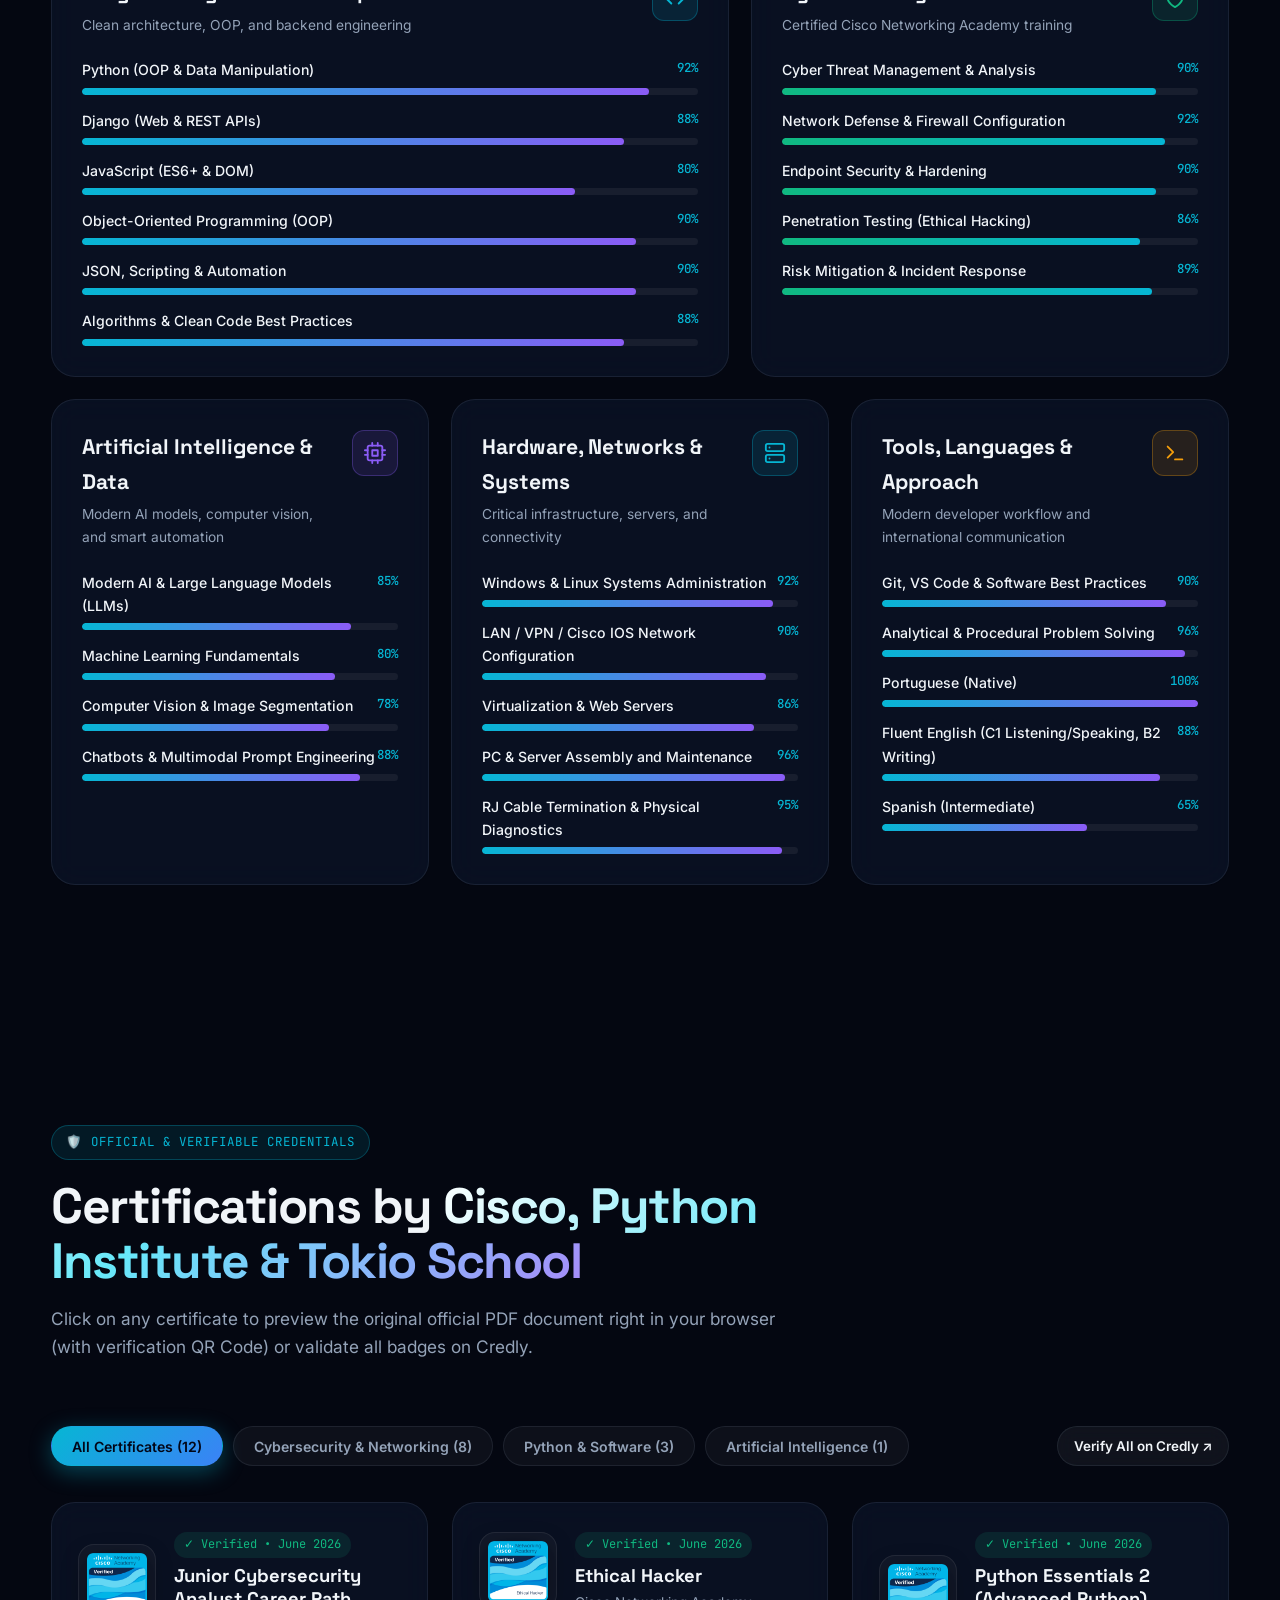
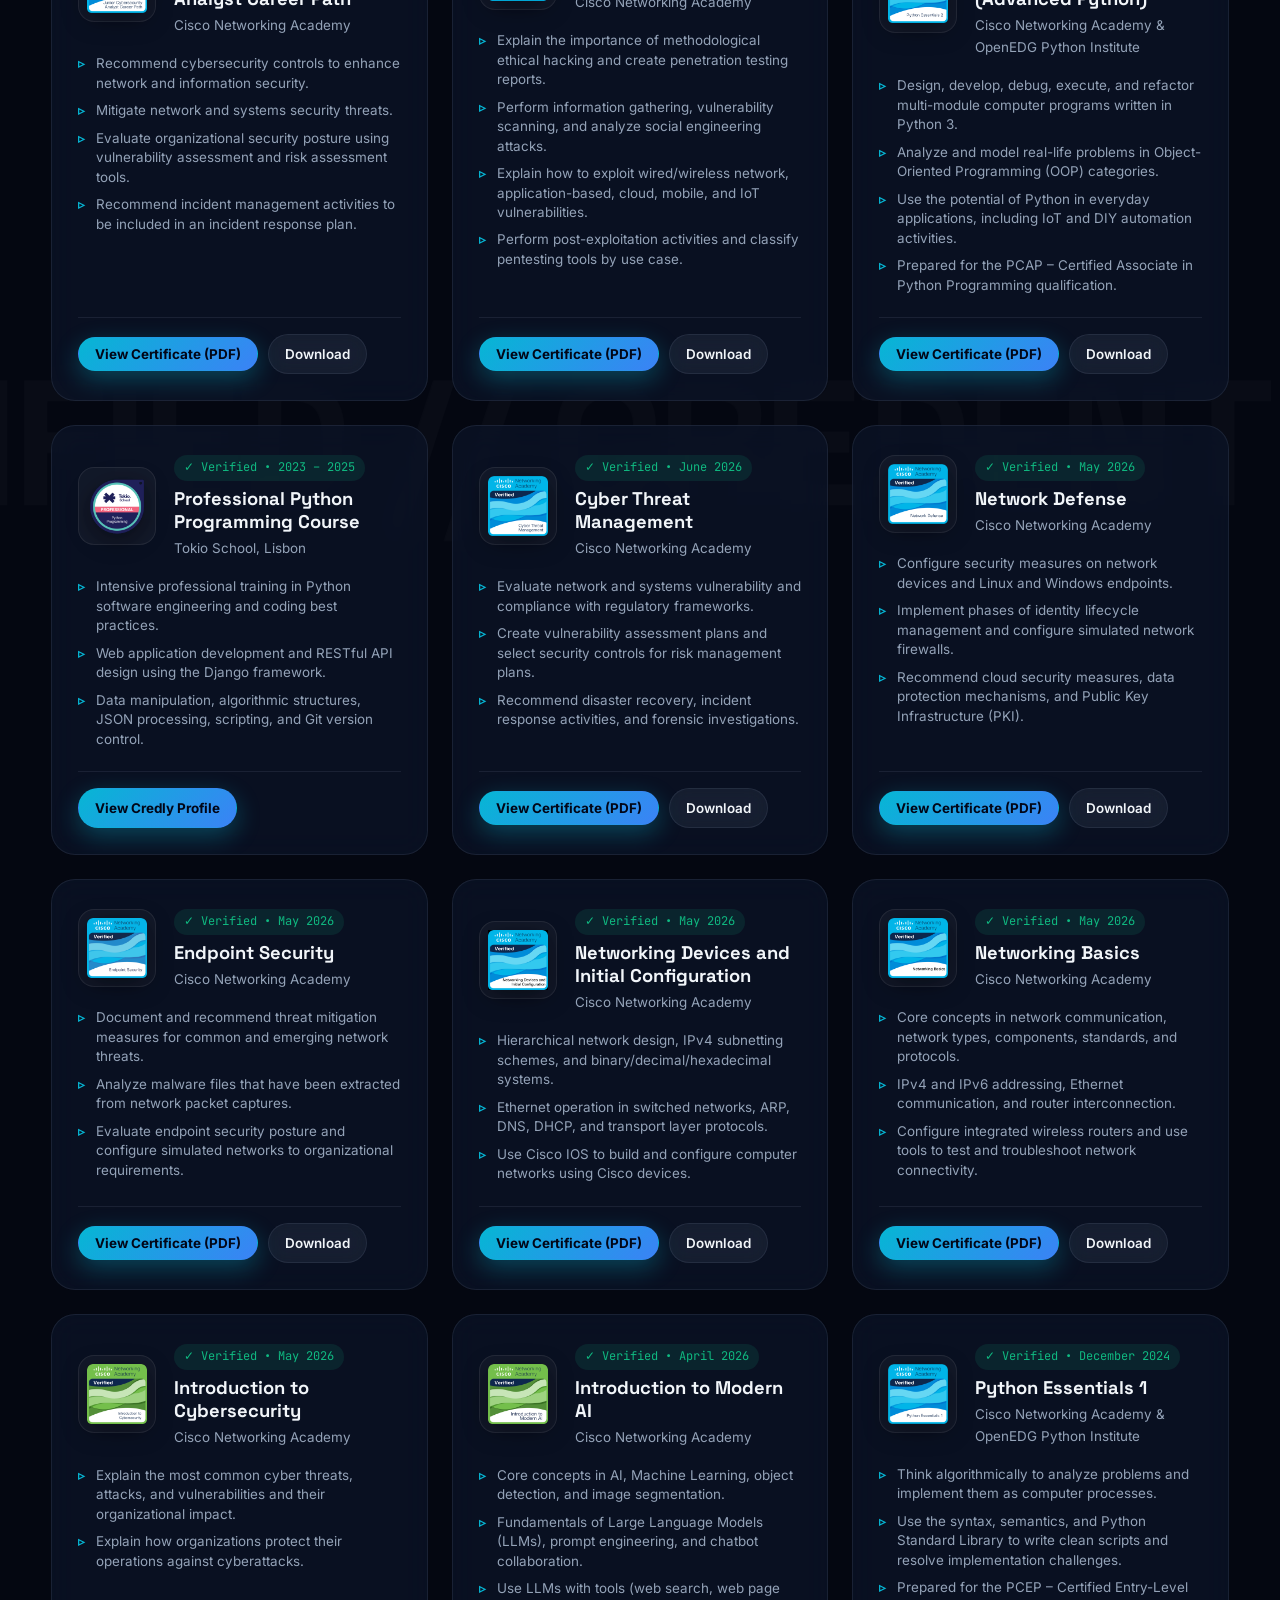
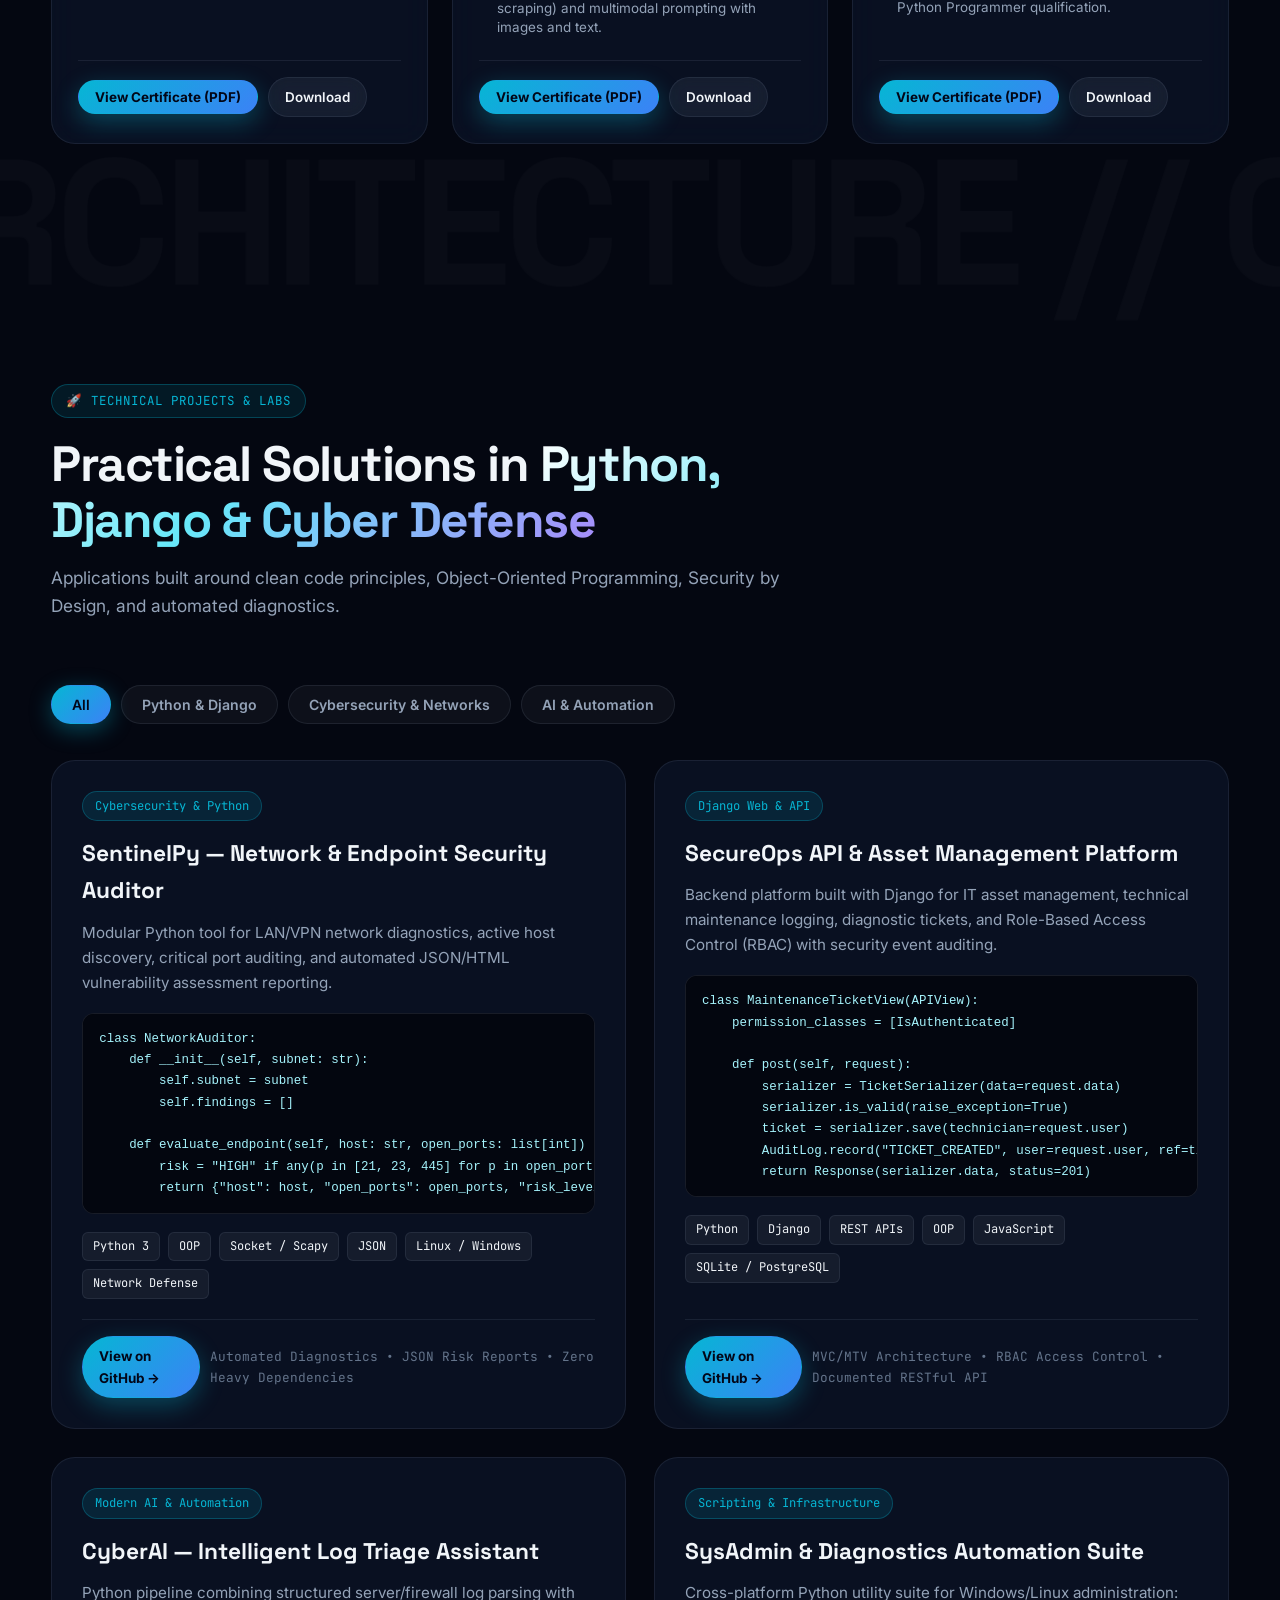
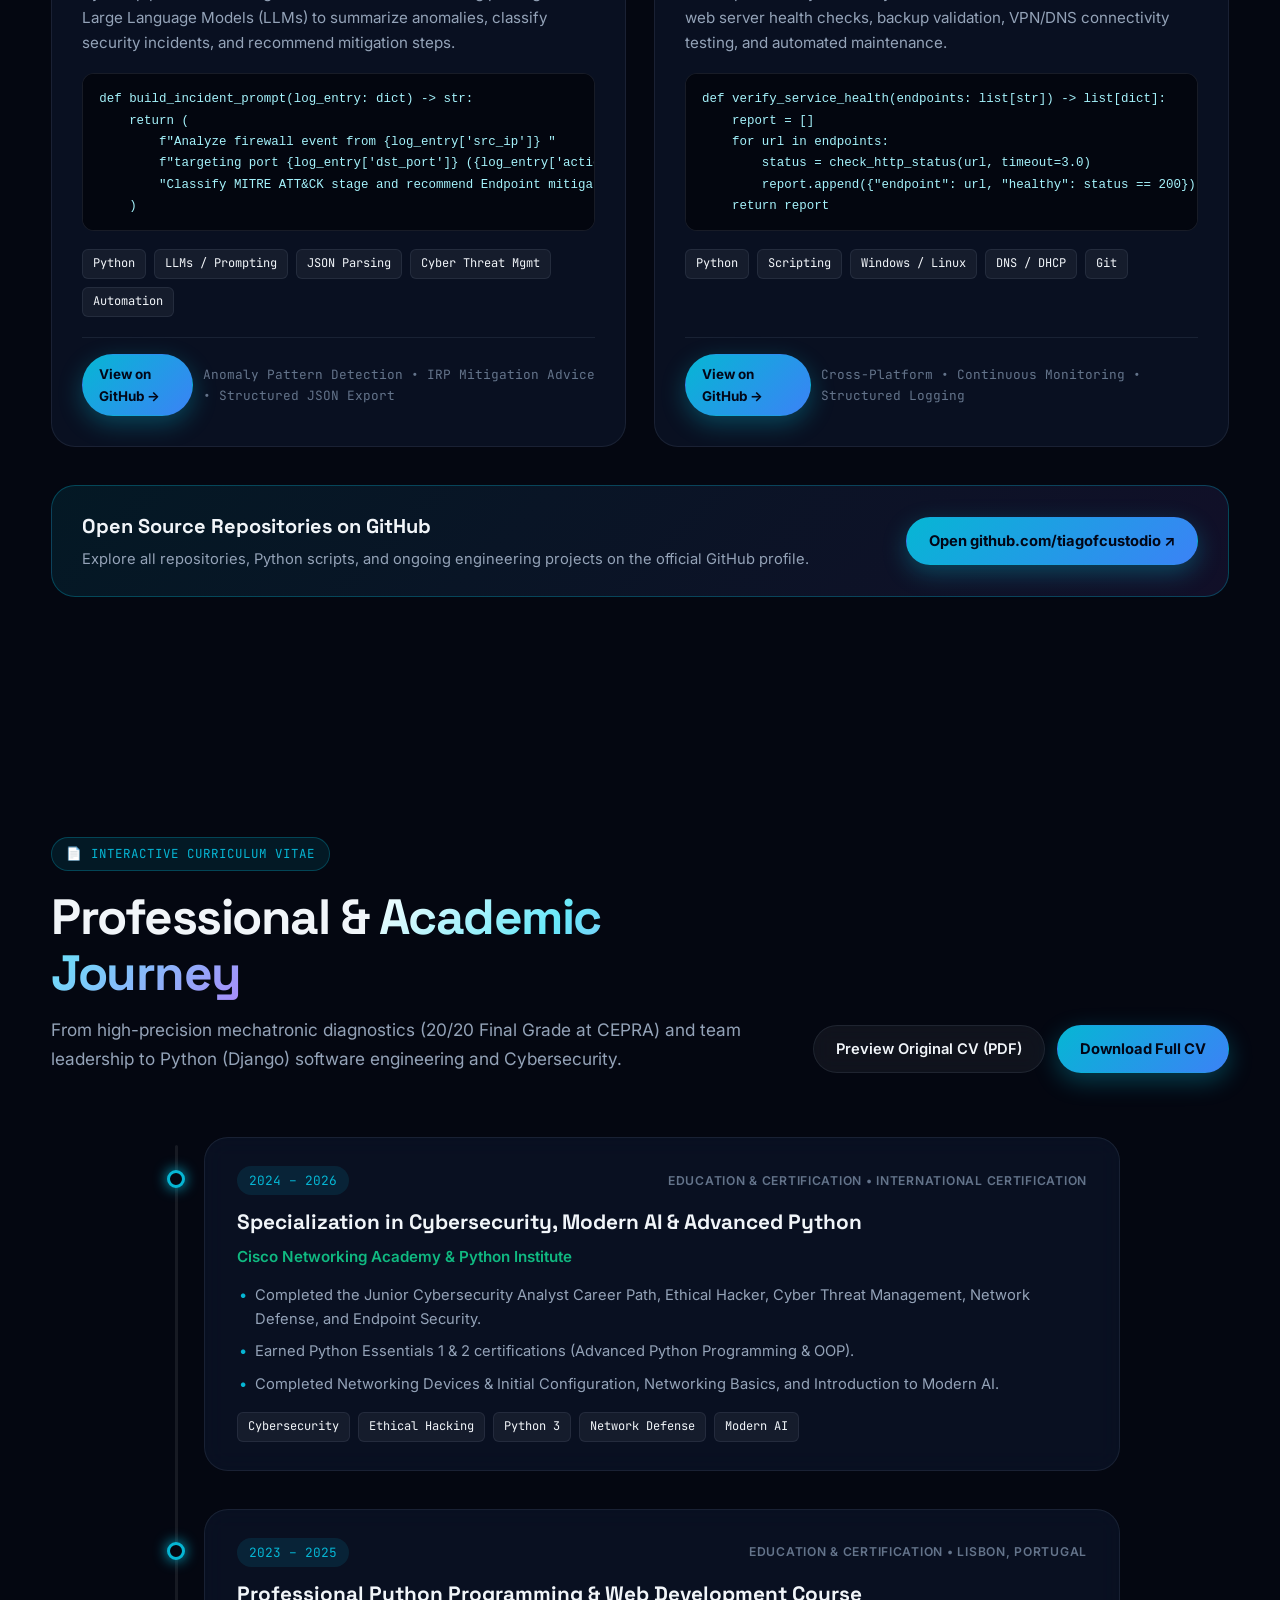
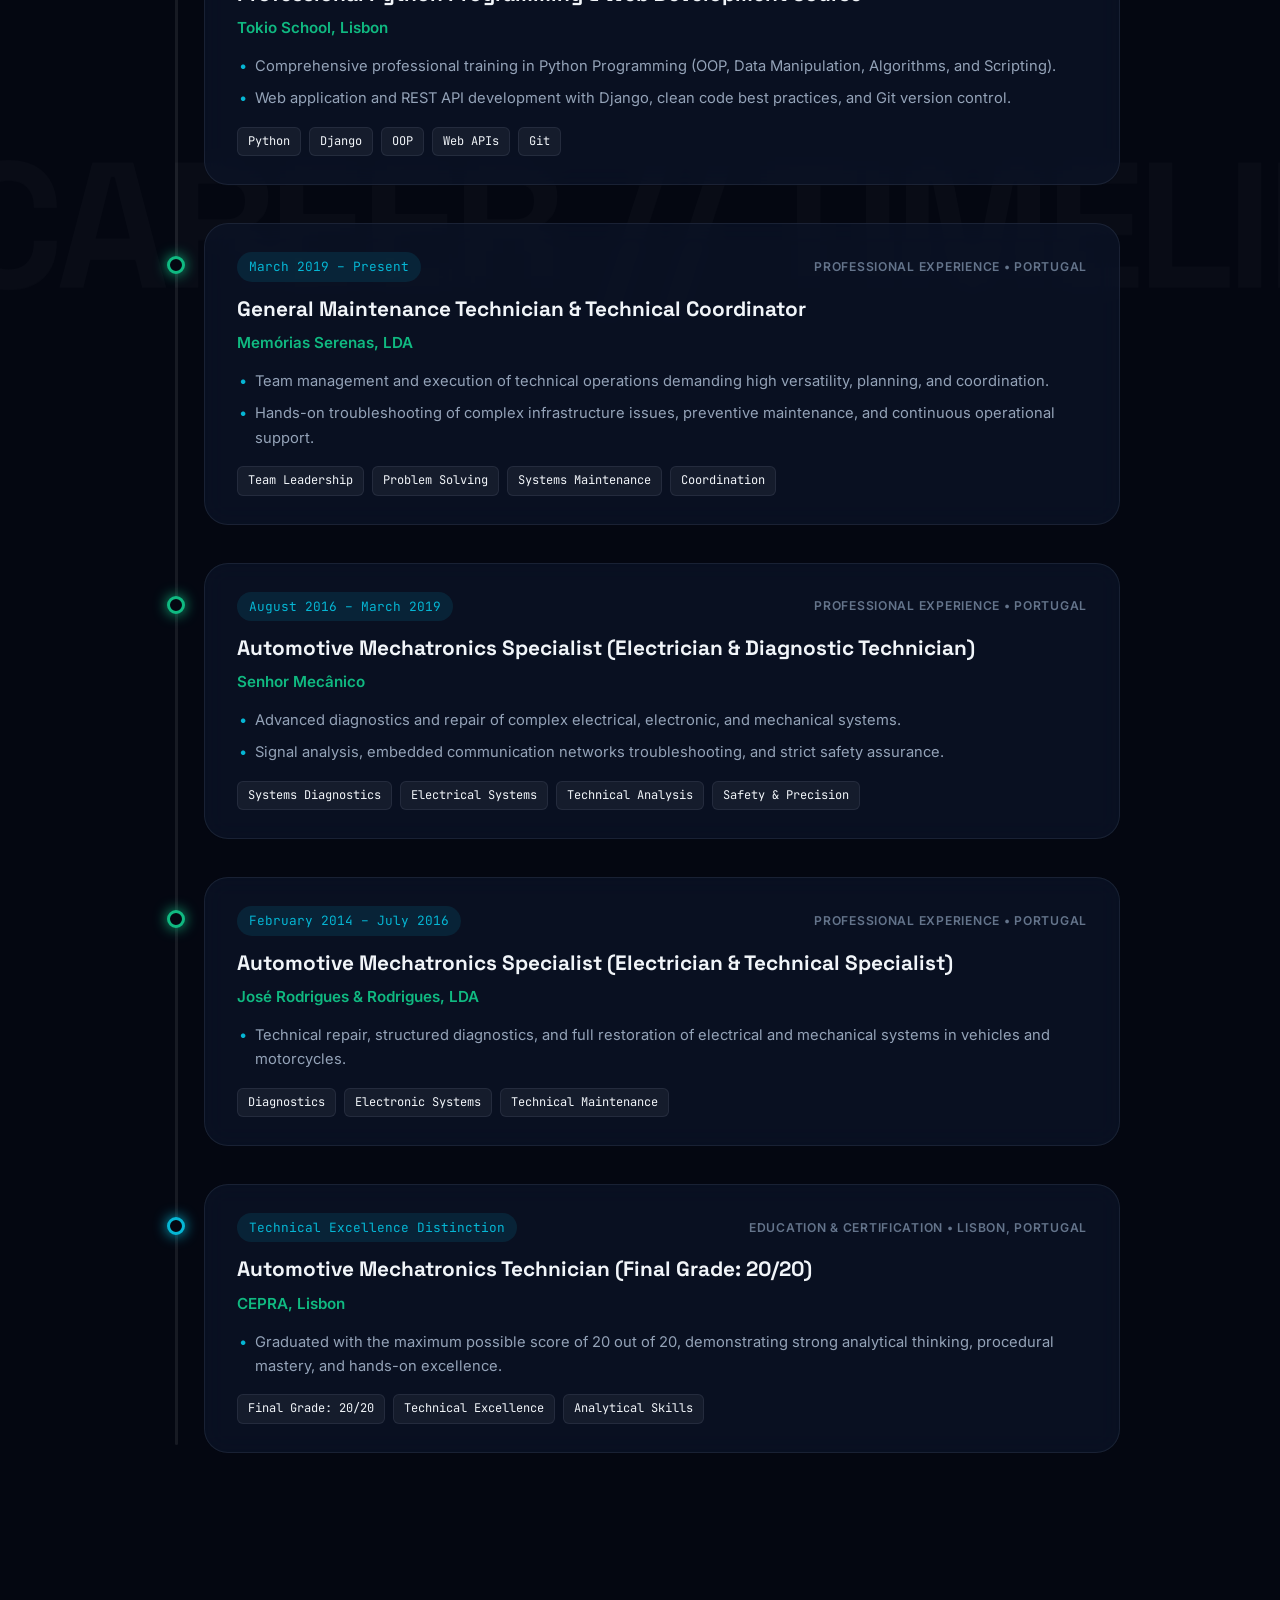
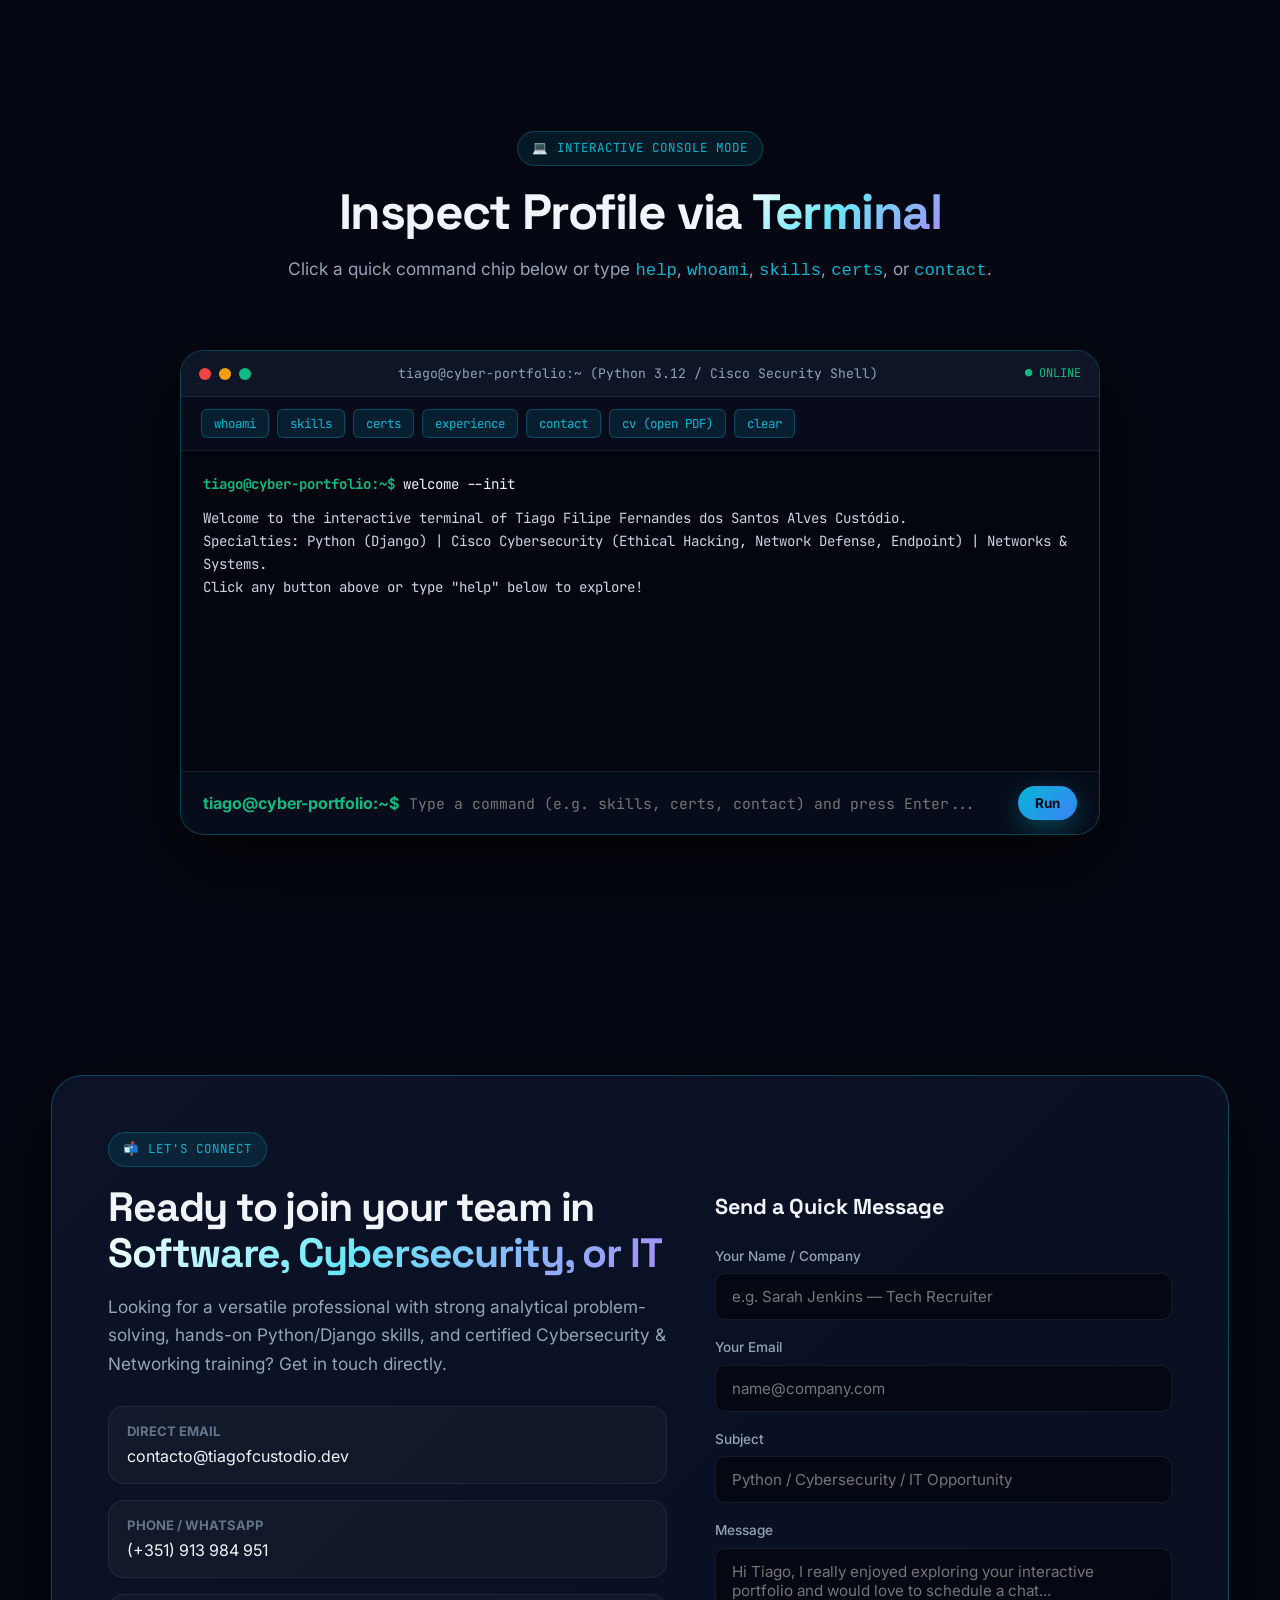
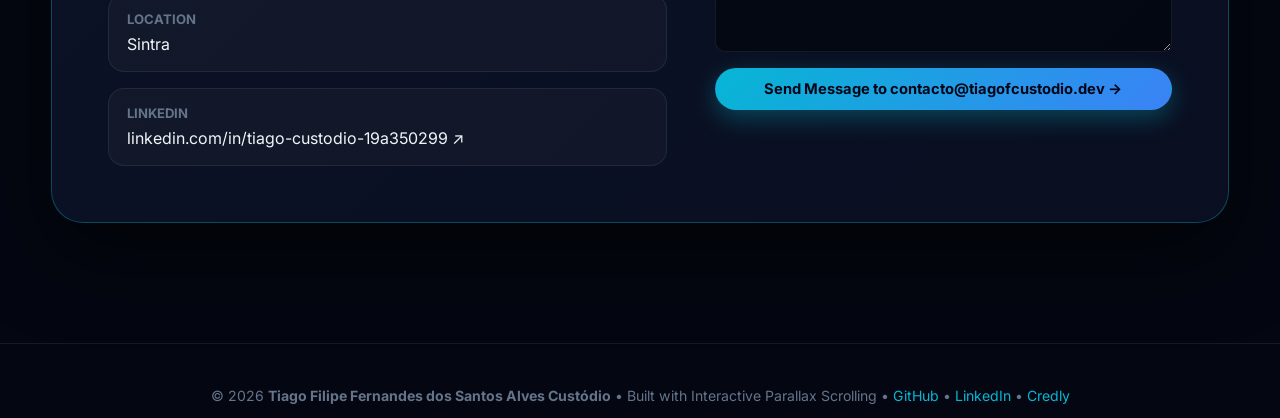
==== commit 28265138: "Update contact email to contacto@tiagofcustodio.dev" ====
--- a/en.html
+++ b/en.html
@@ -130,8 +130,8 @@
             <a href="https://www.credly.com/users/tiago-custodio.71ba3a41/badges#credly" target="_blank" rel="noopener" class="social-chip">
               <span>Credly Badges</span> ↗
             </a>
-            <a href="mailto:tiagofcustodio@gmail.com" class="social-chip">
-              <span>tiagofcustodio@gmail.com</span>
+            <a href="mailto:contacto@tiagofcustodio.dev" class="social-chip">
+              <span>contacto@tiagofcustodio.dev</span>
             </a>
           </div>
         </div>
@@ -399,10 +399,10 @@
             </p>
 
             <div class="contact-list">
-              <a href="mailto:tiagofcustodio@gmail.com" class="contact-item">
+              <a href="mailto:contacto@tiagofcustodio.dev" class="contact-item">
                 <div>
                   <strong style="display:block; font-size:0.82rem; color:var(--text-muted);" data-i18n="contactEmailLabel">DIRECT EMAIL</strong>
-                  <span>tiagofcustodio@gmail.com</span>
+                  <span>contacto@tiagofcustodio.dev</span>
                 </div>
               </a>
 
@@ -450,7 +450,7 @@
               <textarea id="cf-message" rows="4" class="form-control" required data-i18n-placeholder="contactMsgPlaceholder" placeholder="Hi Tiago, I really enjoyed exploring your interactive portfolio and would love to schedule a chat..."></textarea>
             </div>
             <button type="submit" class="btn btn-primary" style="width:100%;" data-i18n="contactSubmitBtn">
-              Send Message to tiagofcustodio@gmail.com →
+              Send Message to contacto@tiagofcustodio.dev →
             </button>
           </form>
         </div>
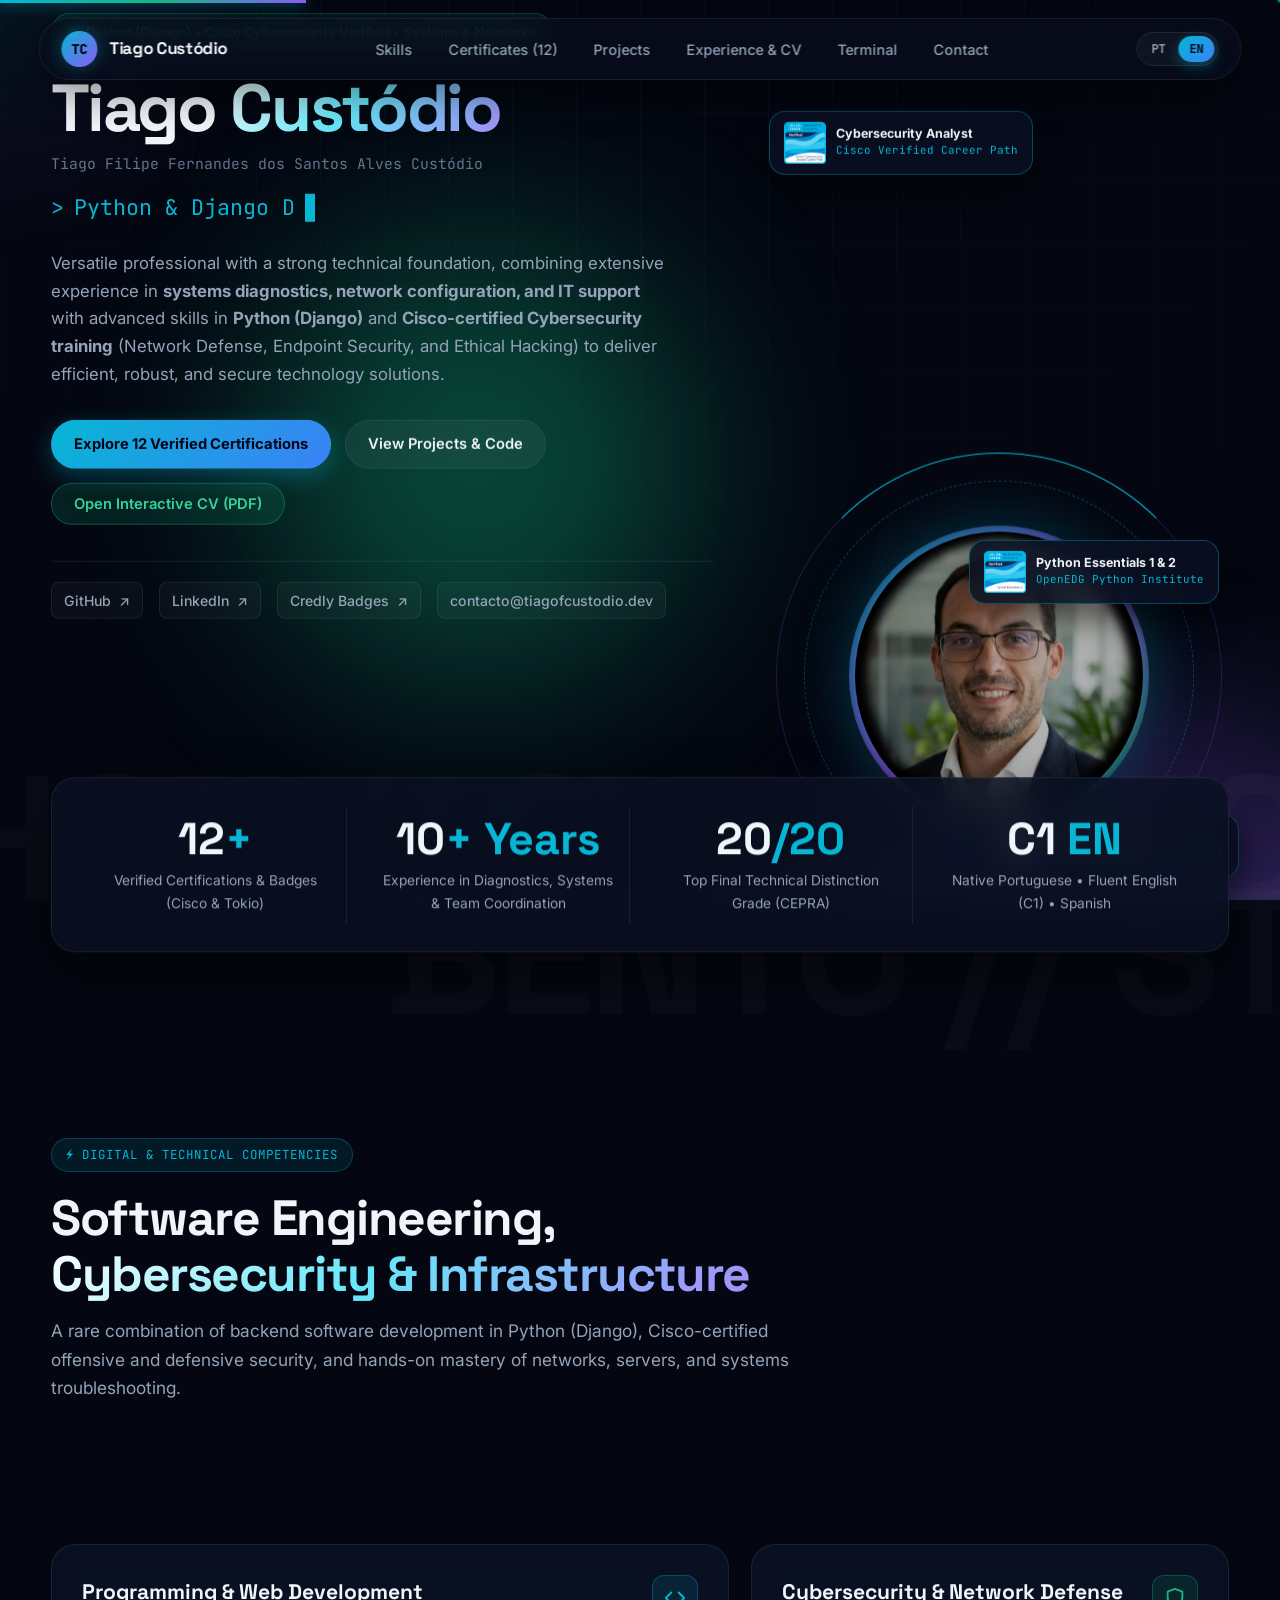
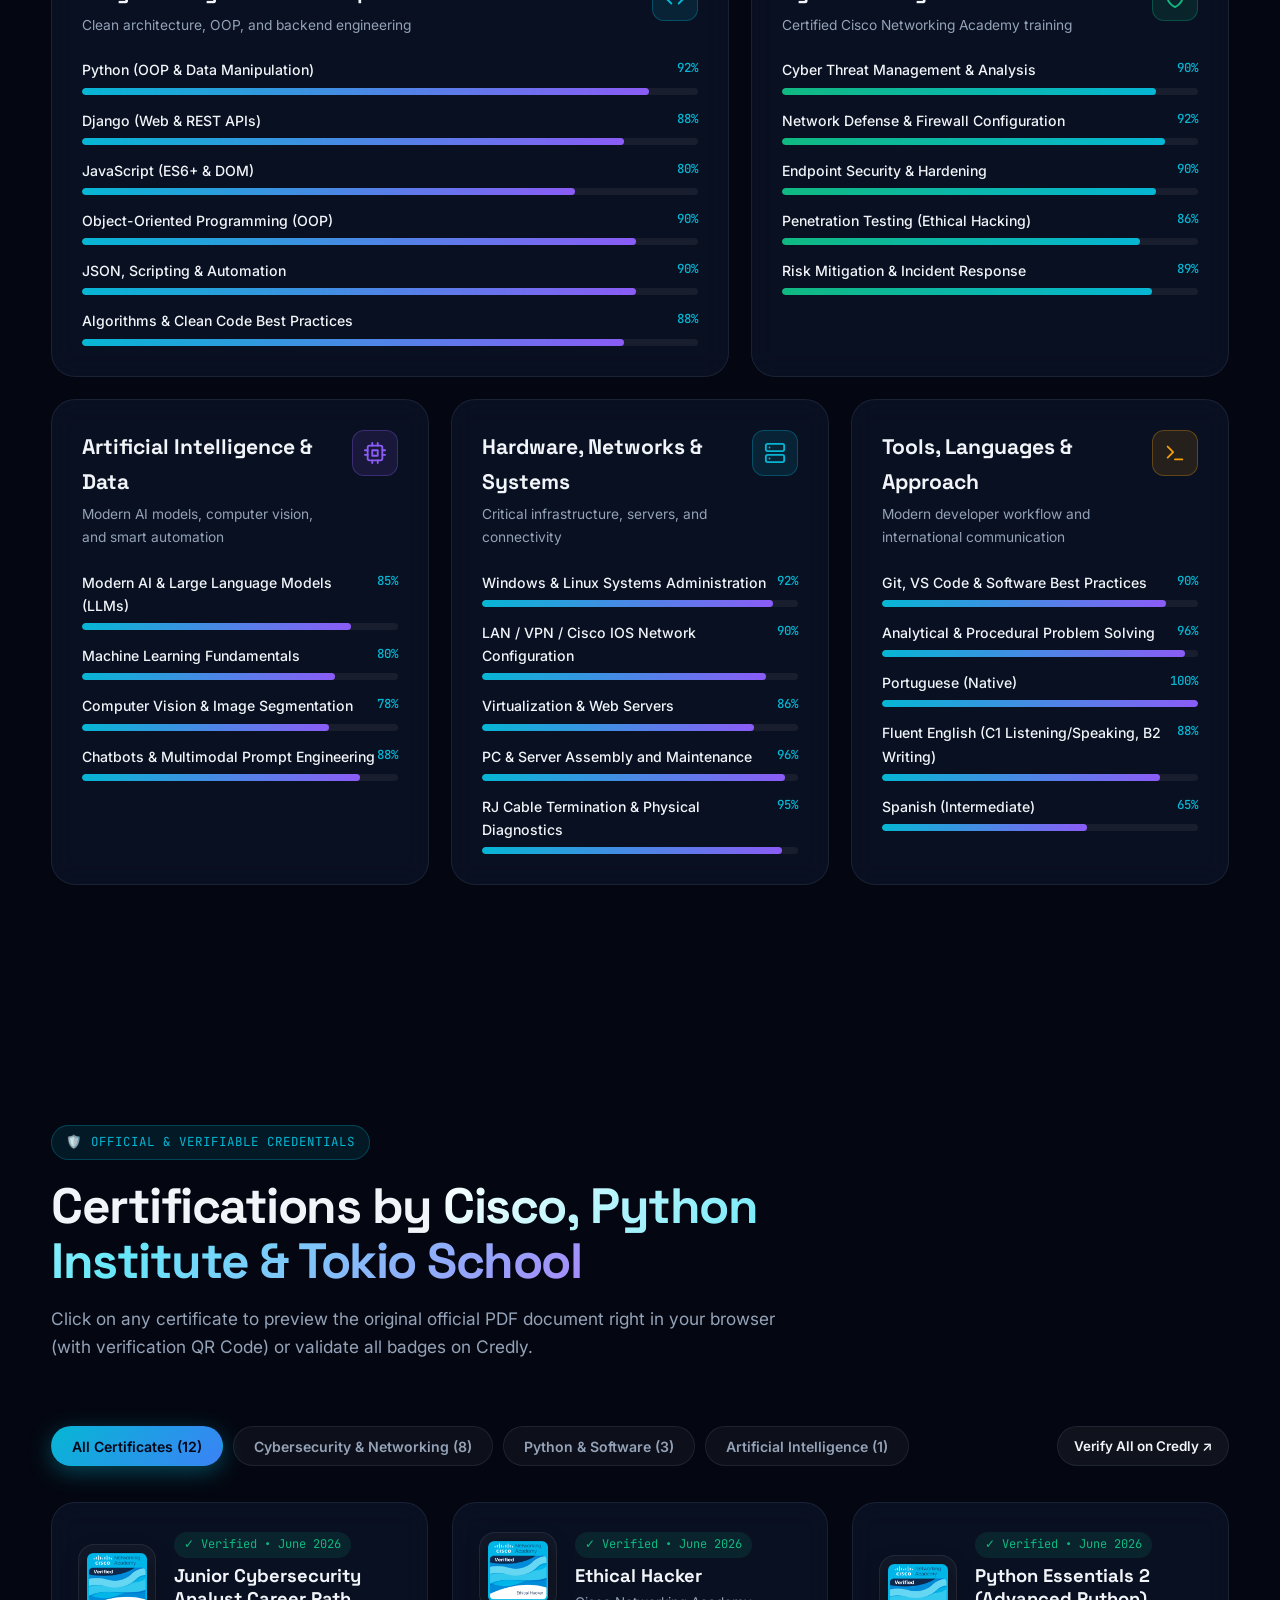
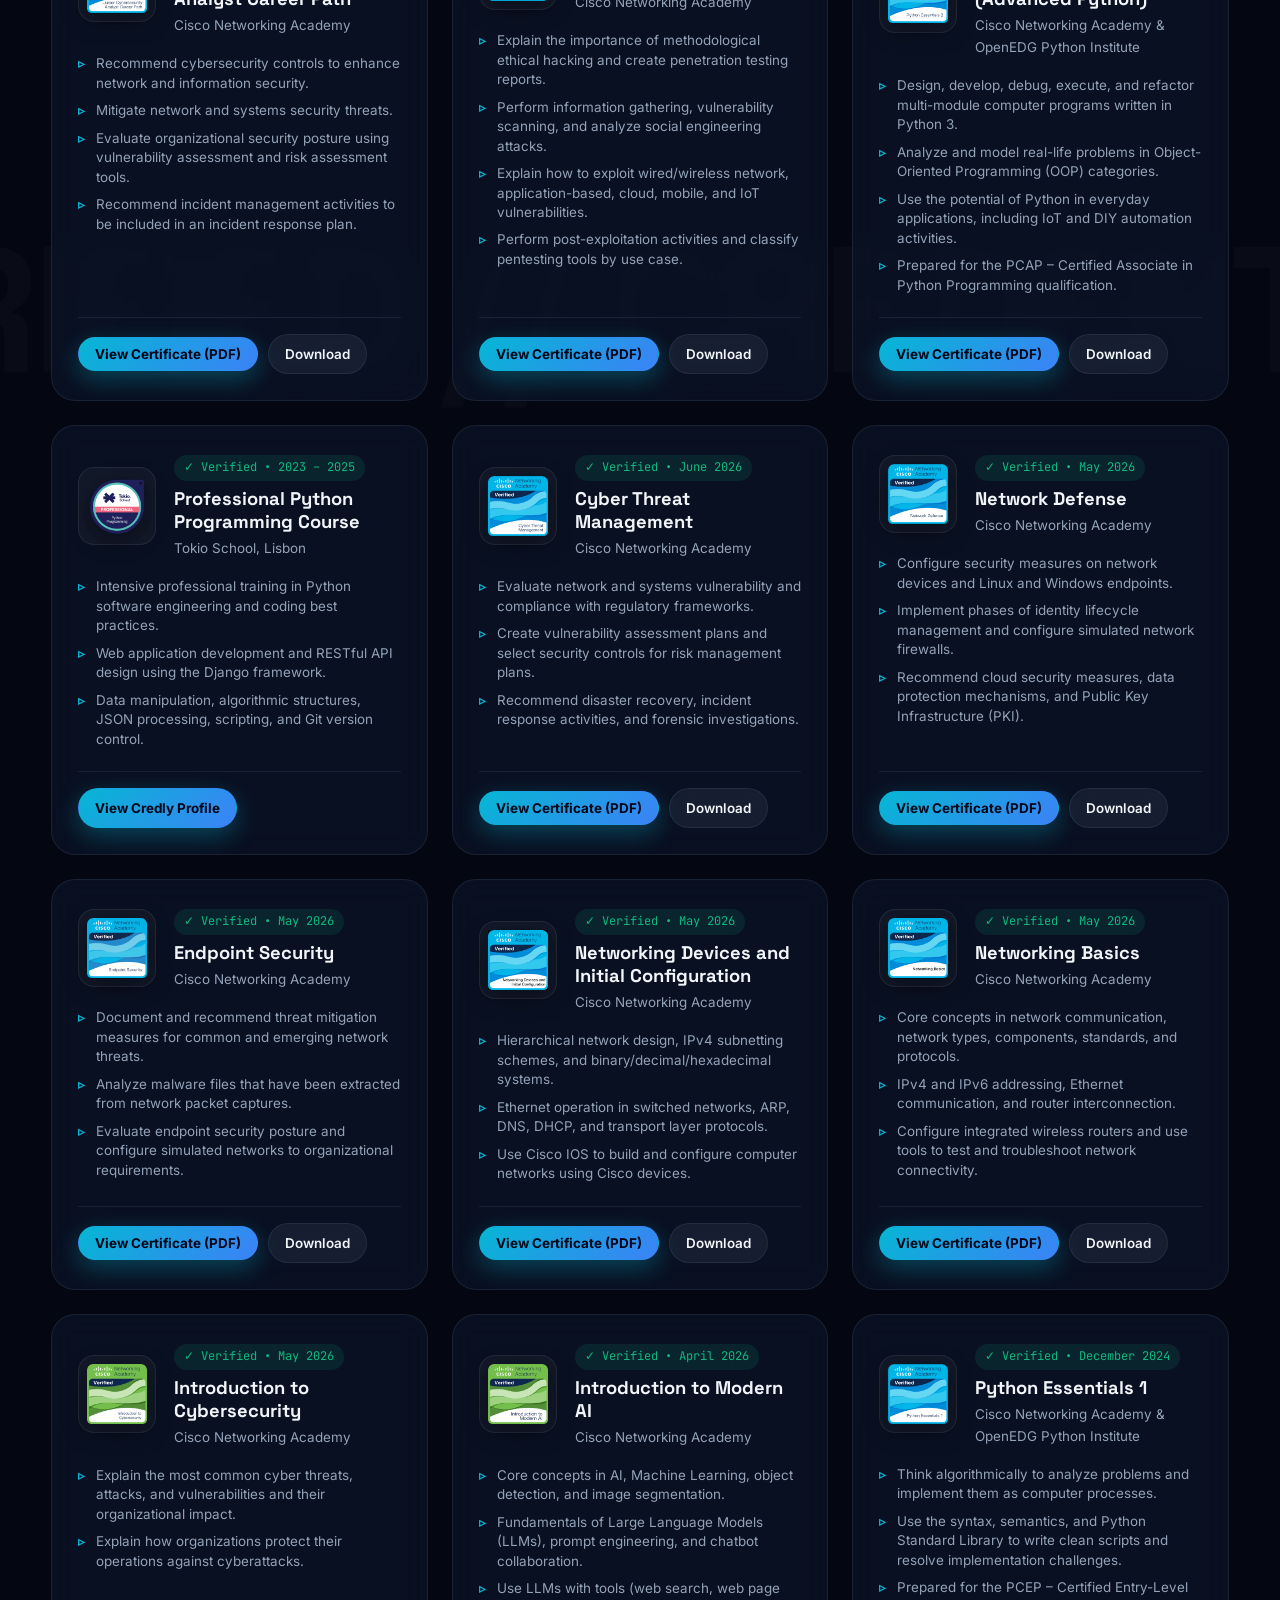
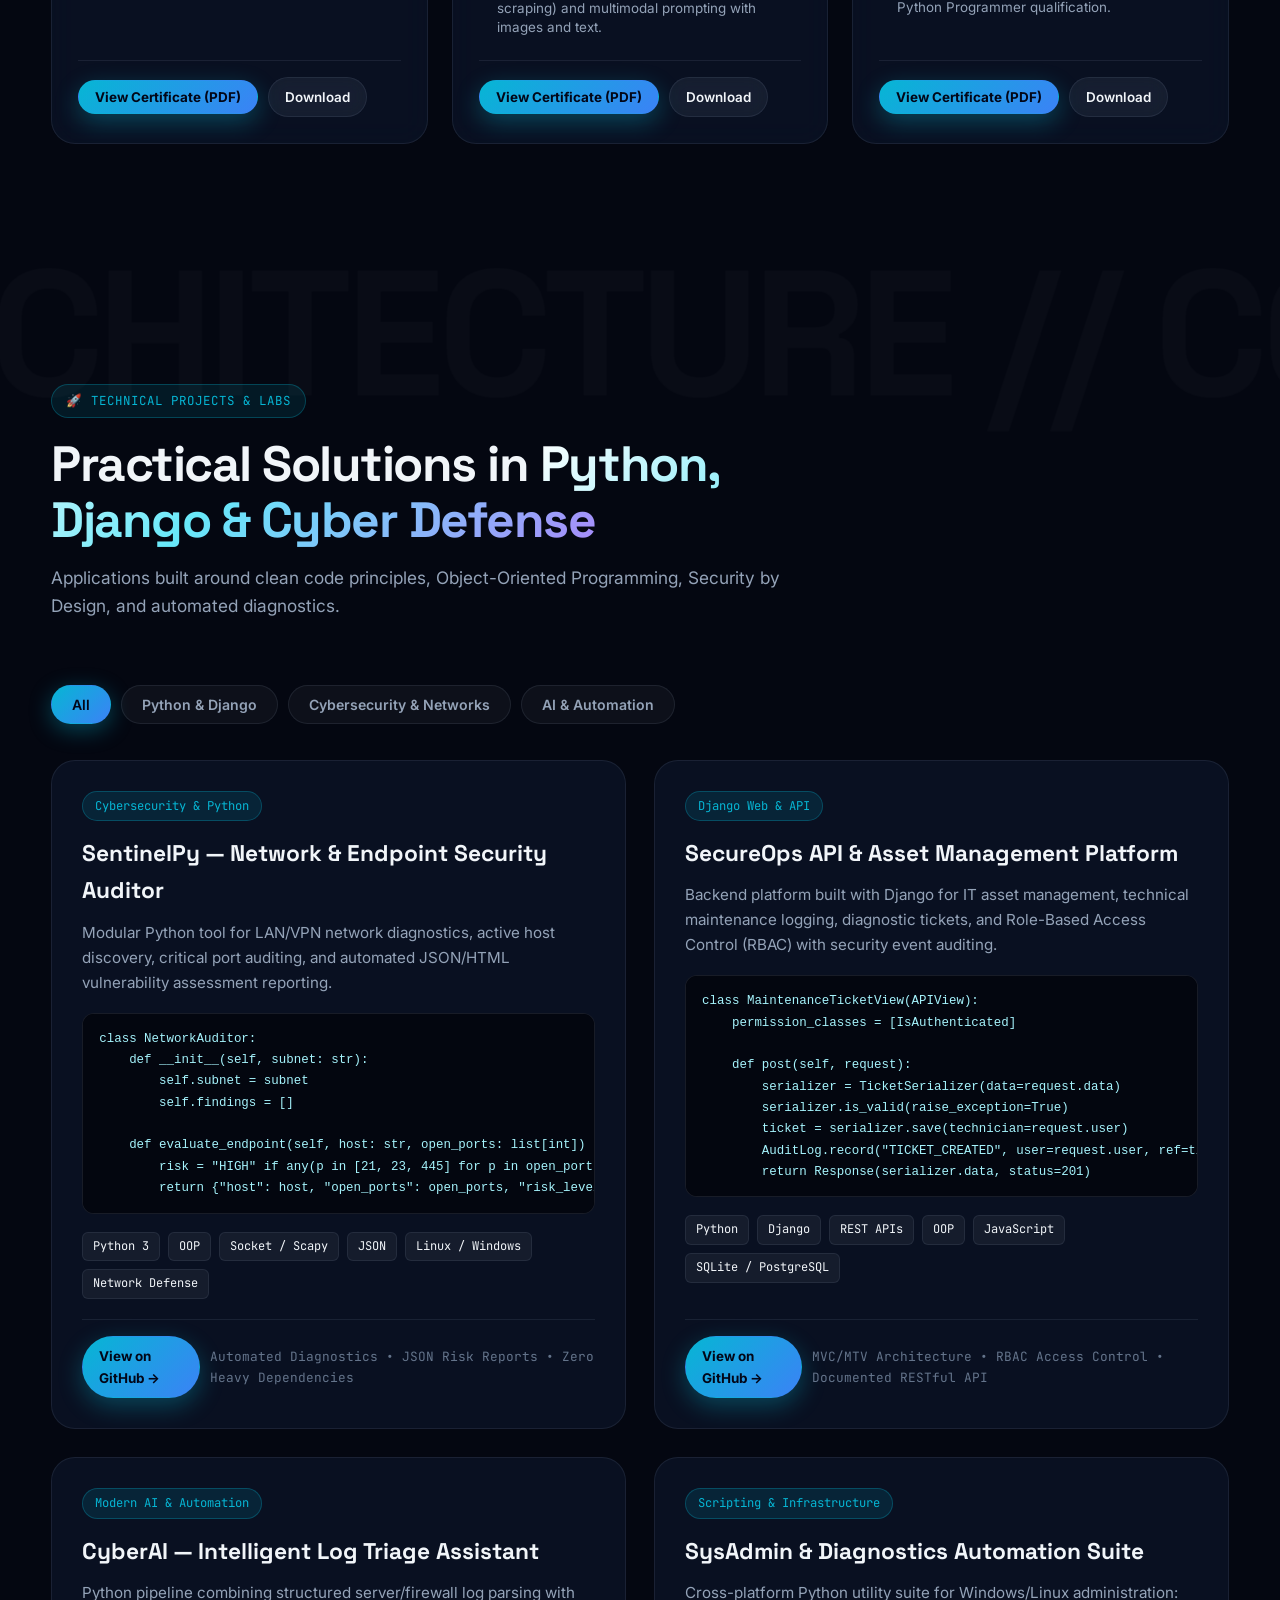
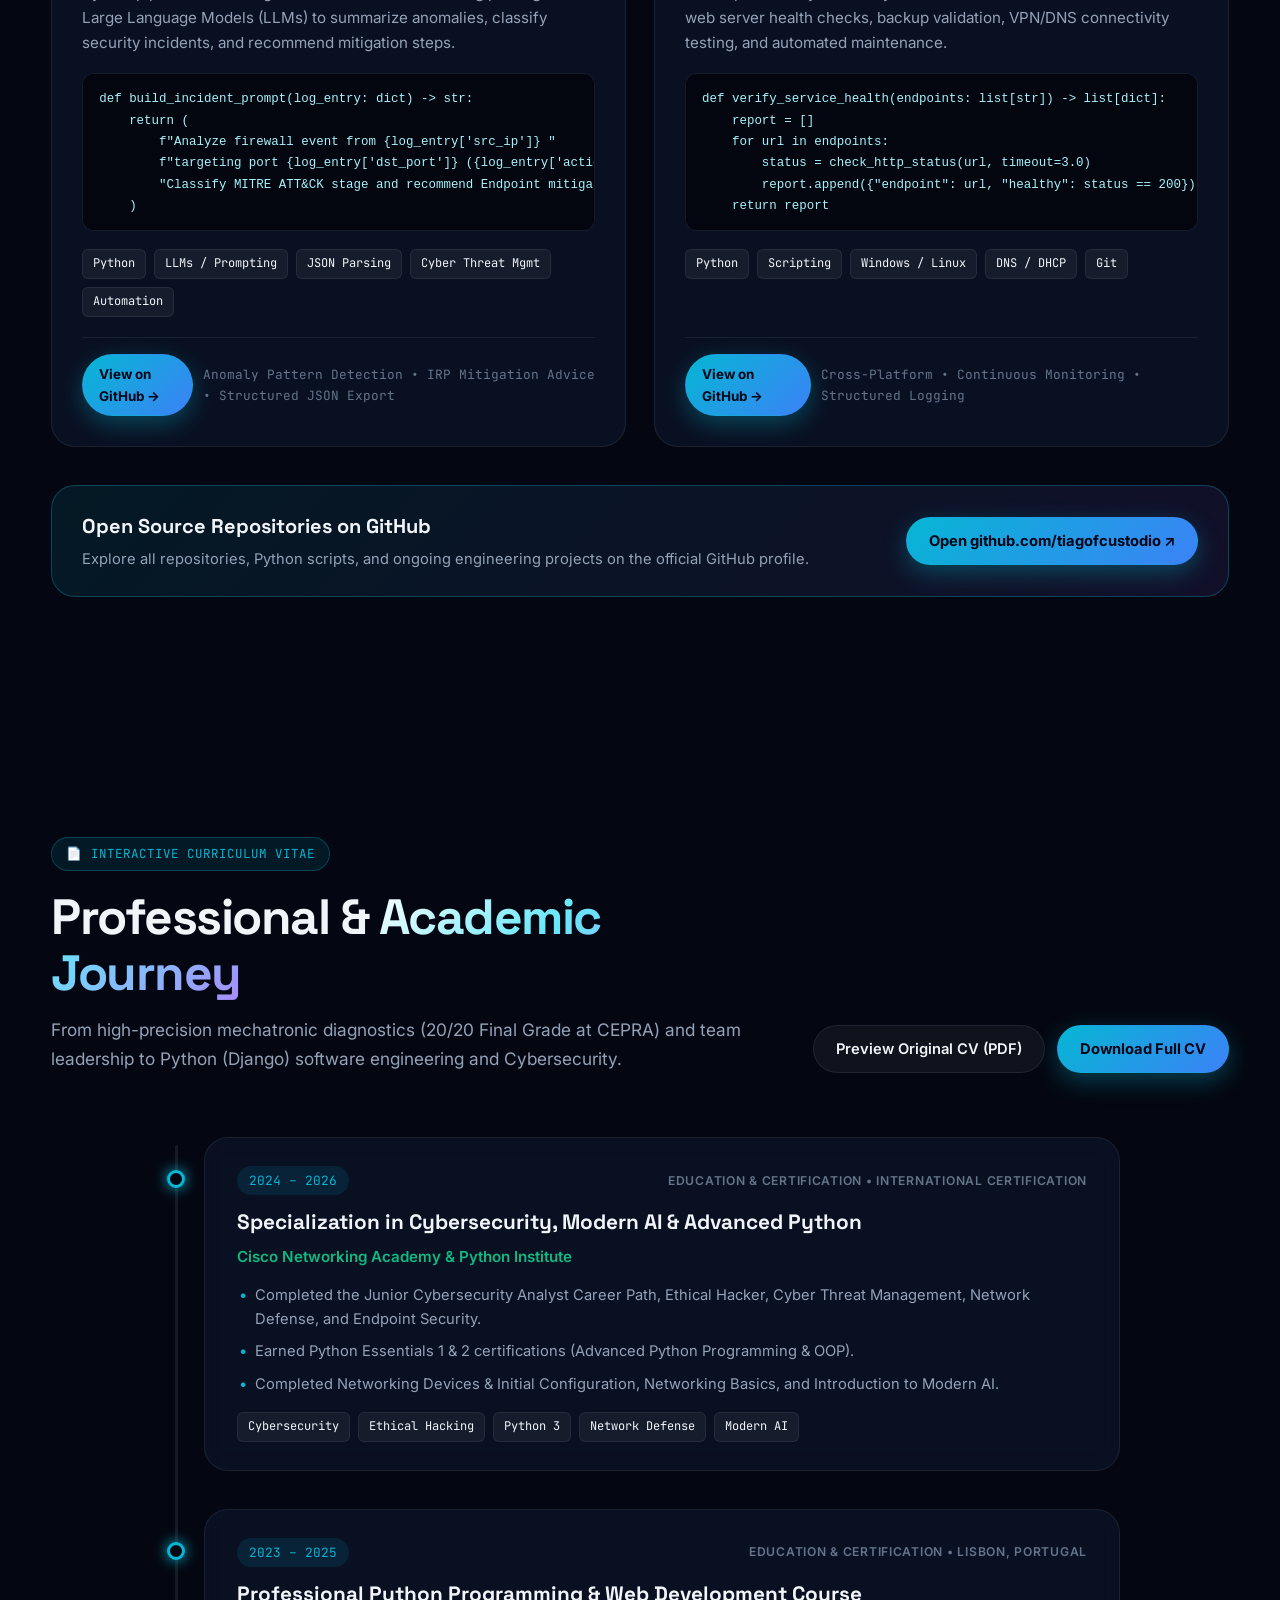
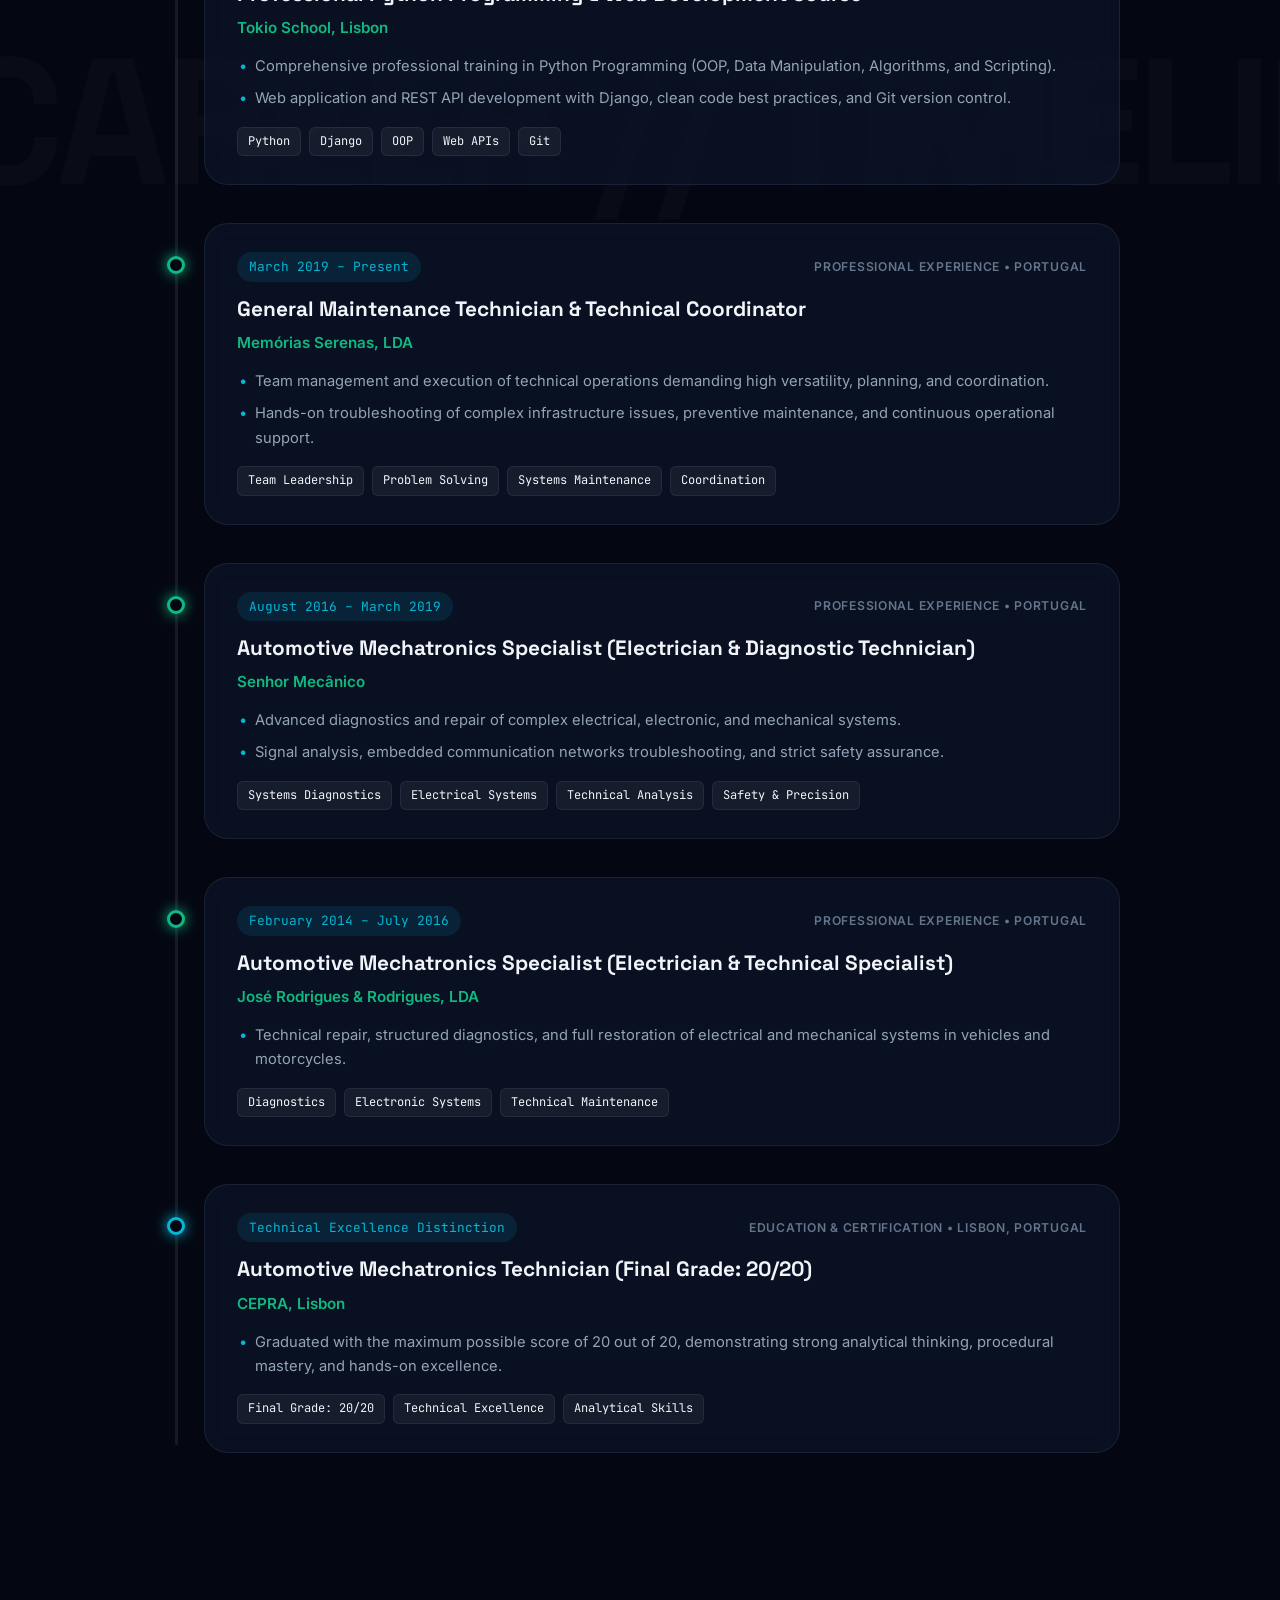
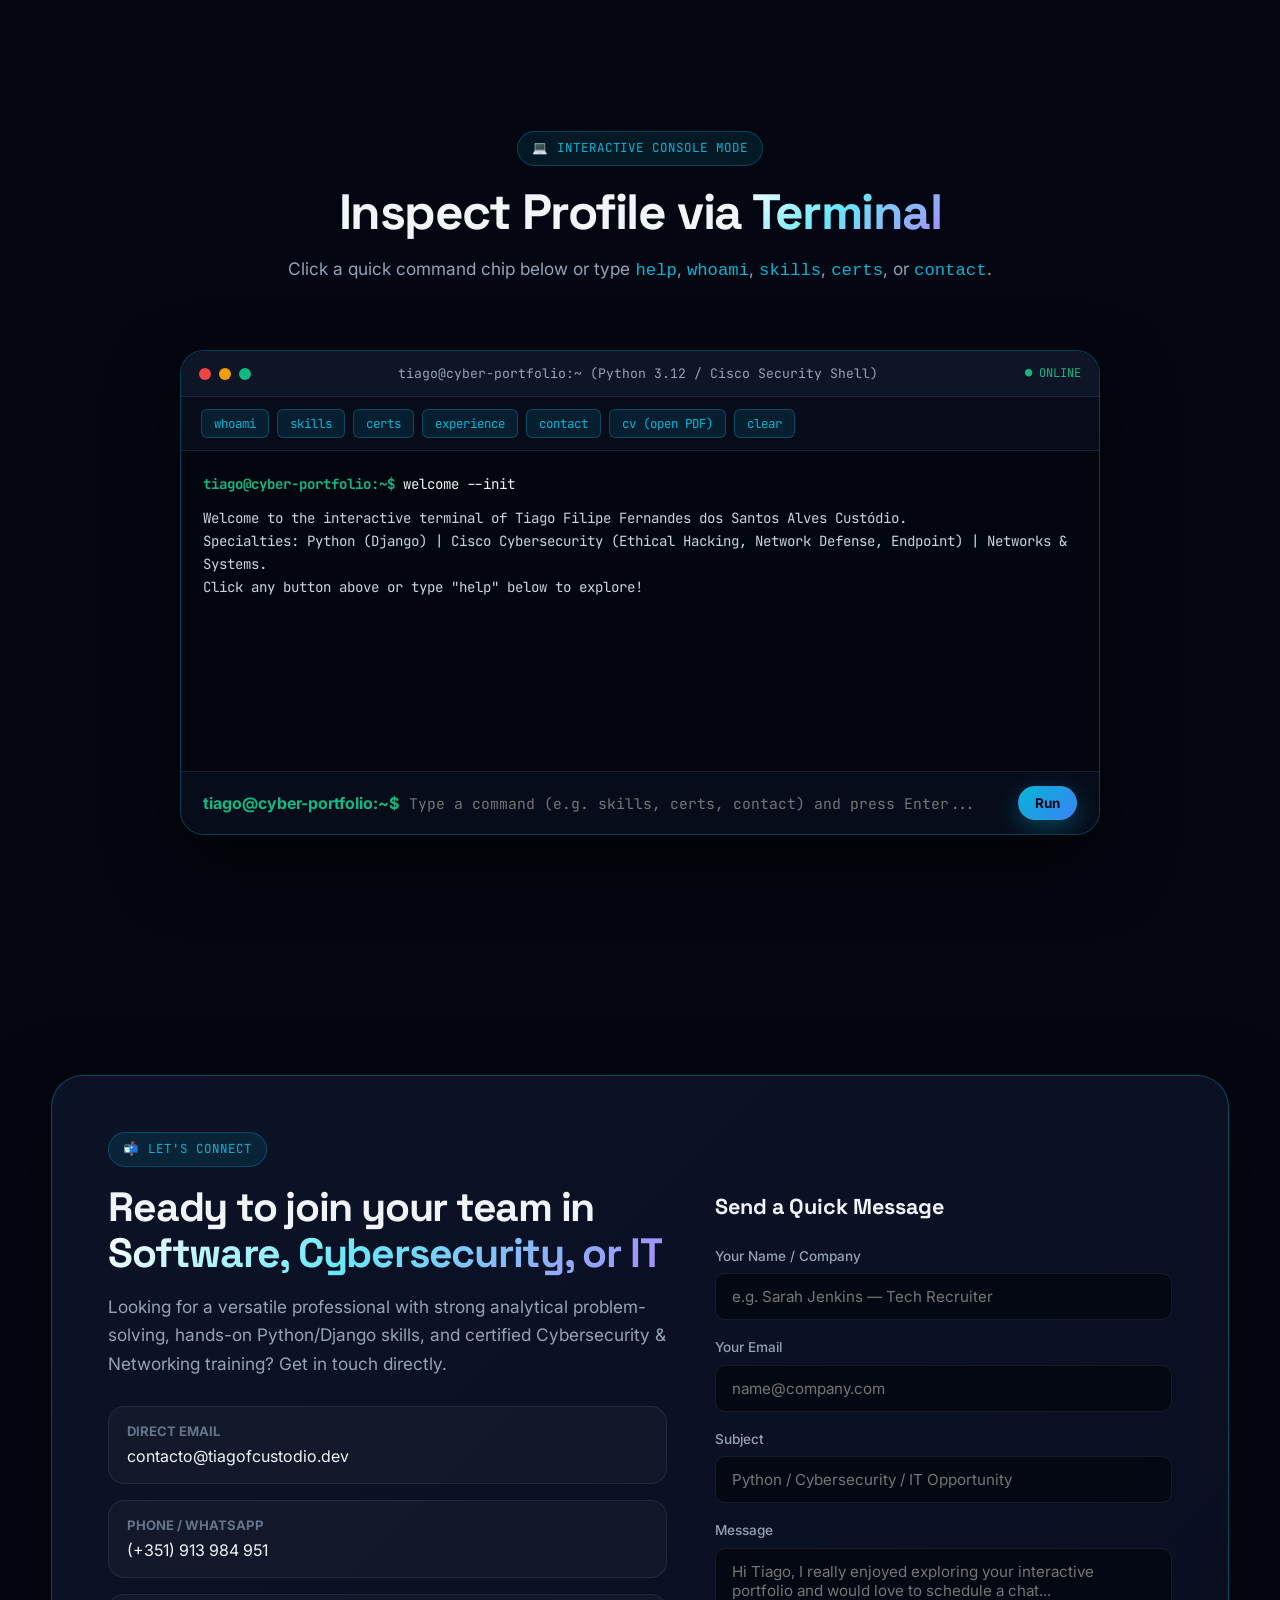
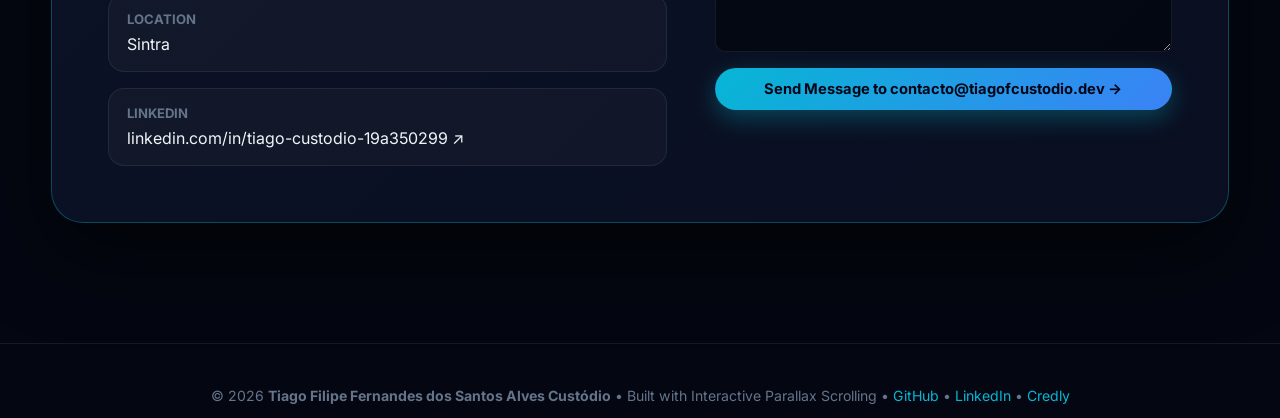
==== commit e7bb5ebb: "Remove status dot and CV buttons from header navbar" ====
--- a/en.html
+++ b/en.html
@@ -46,7 +46,6 @@
       <a href="#top" class="brand-logo">
         <span class="brand-monogram">TC</span>
         <span>Tiago Custódio</span>
-        <span class="brand-status-dot" title="Available for Software &amp; Cybersecurity roles"></span>
       </a>
 
       <ul class="nav-links">
@@ -64,13 +63,6 @@
           <button type="button" class="lang-btn" data-set-lang="pt" title="Português">PT</button>
           <button type="button" class="lang-btn active" data-set-lang="en" title="English">EN</button>
         </div>
-
-        <button type="button" class="btn btn-glass btn-sm open-cv-modal-btn" data-i18n="btnViewCv">
-          View CV (PDF)
-        </button>
-        <a href="assets/cv/Tiago_Custodio_CV.pdf" download class="btn btn-primary btn-sm" data-i18n="btnDownloadCv">
-          Download CV
-        </a>
       </div>
     </nav>
   </header>
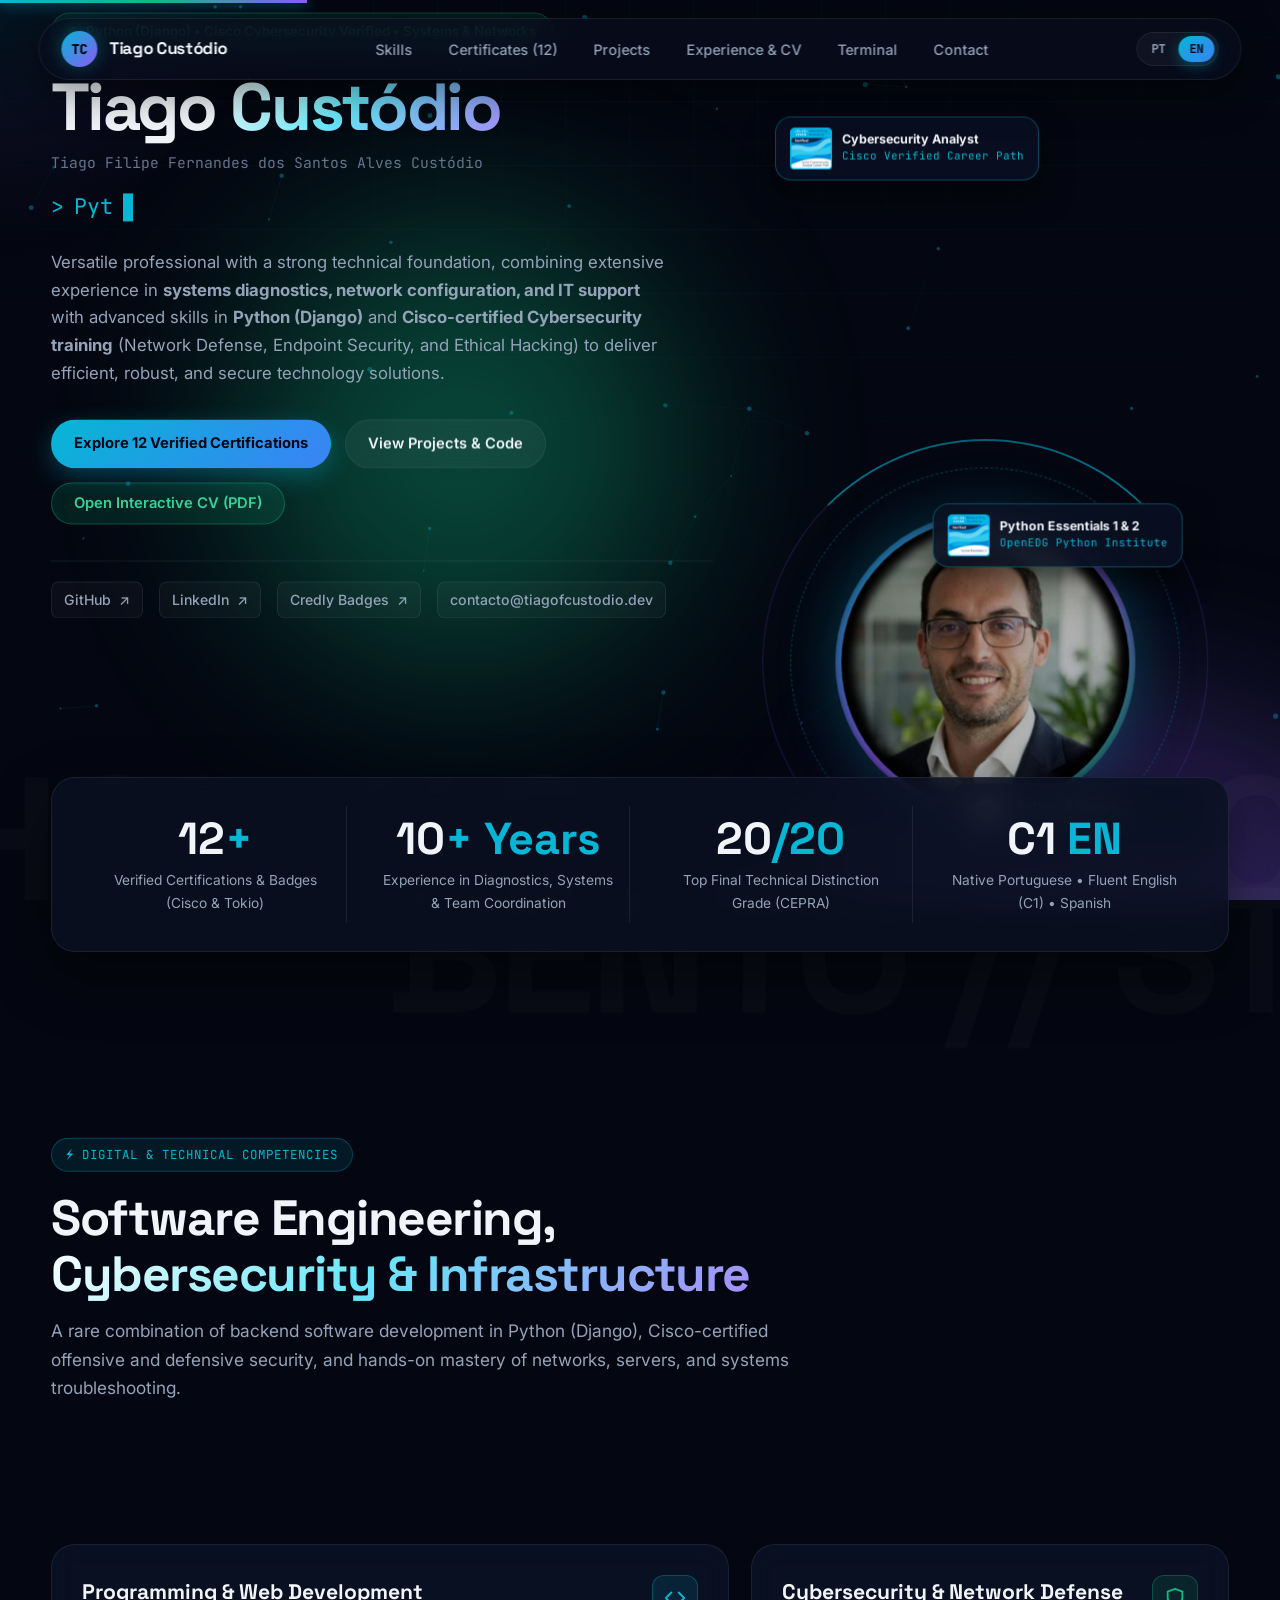
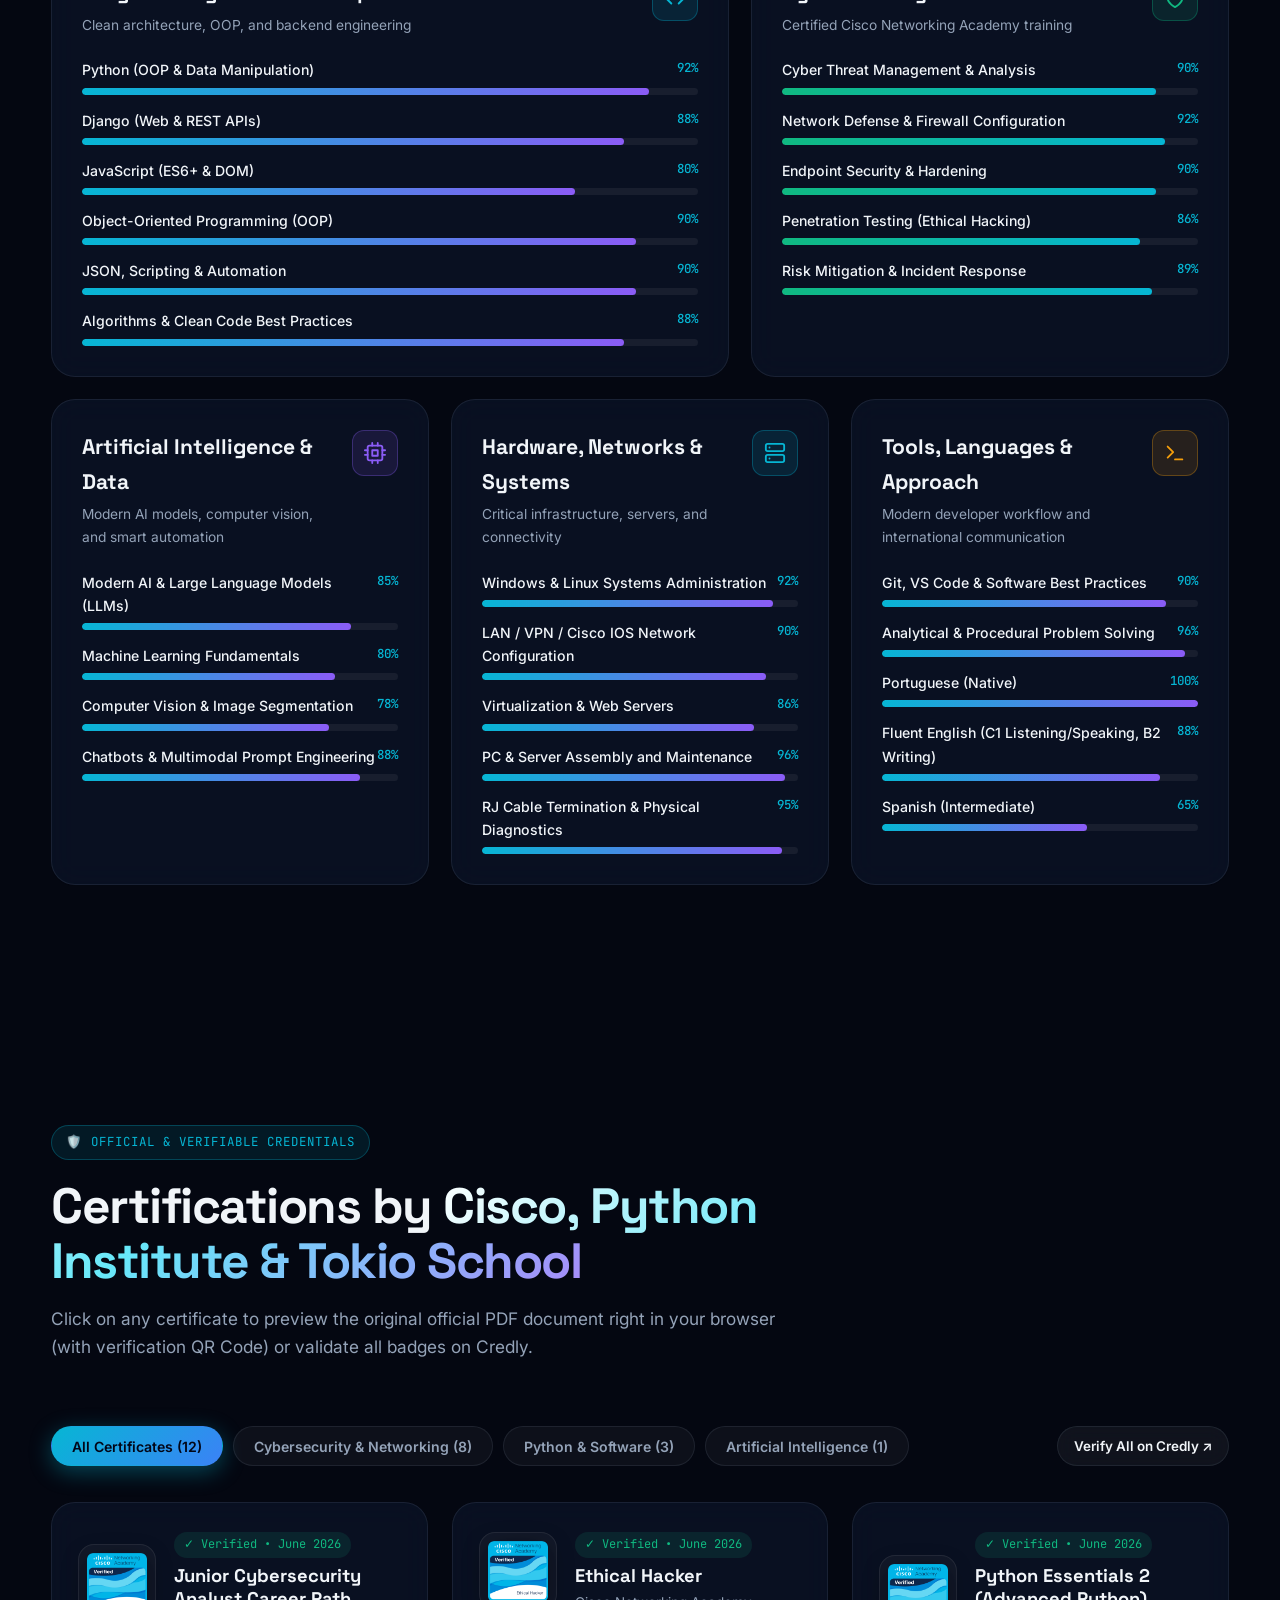
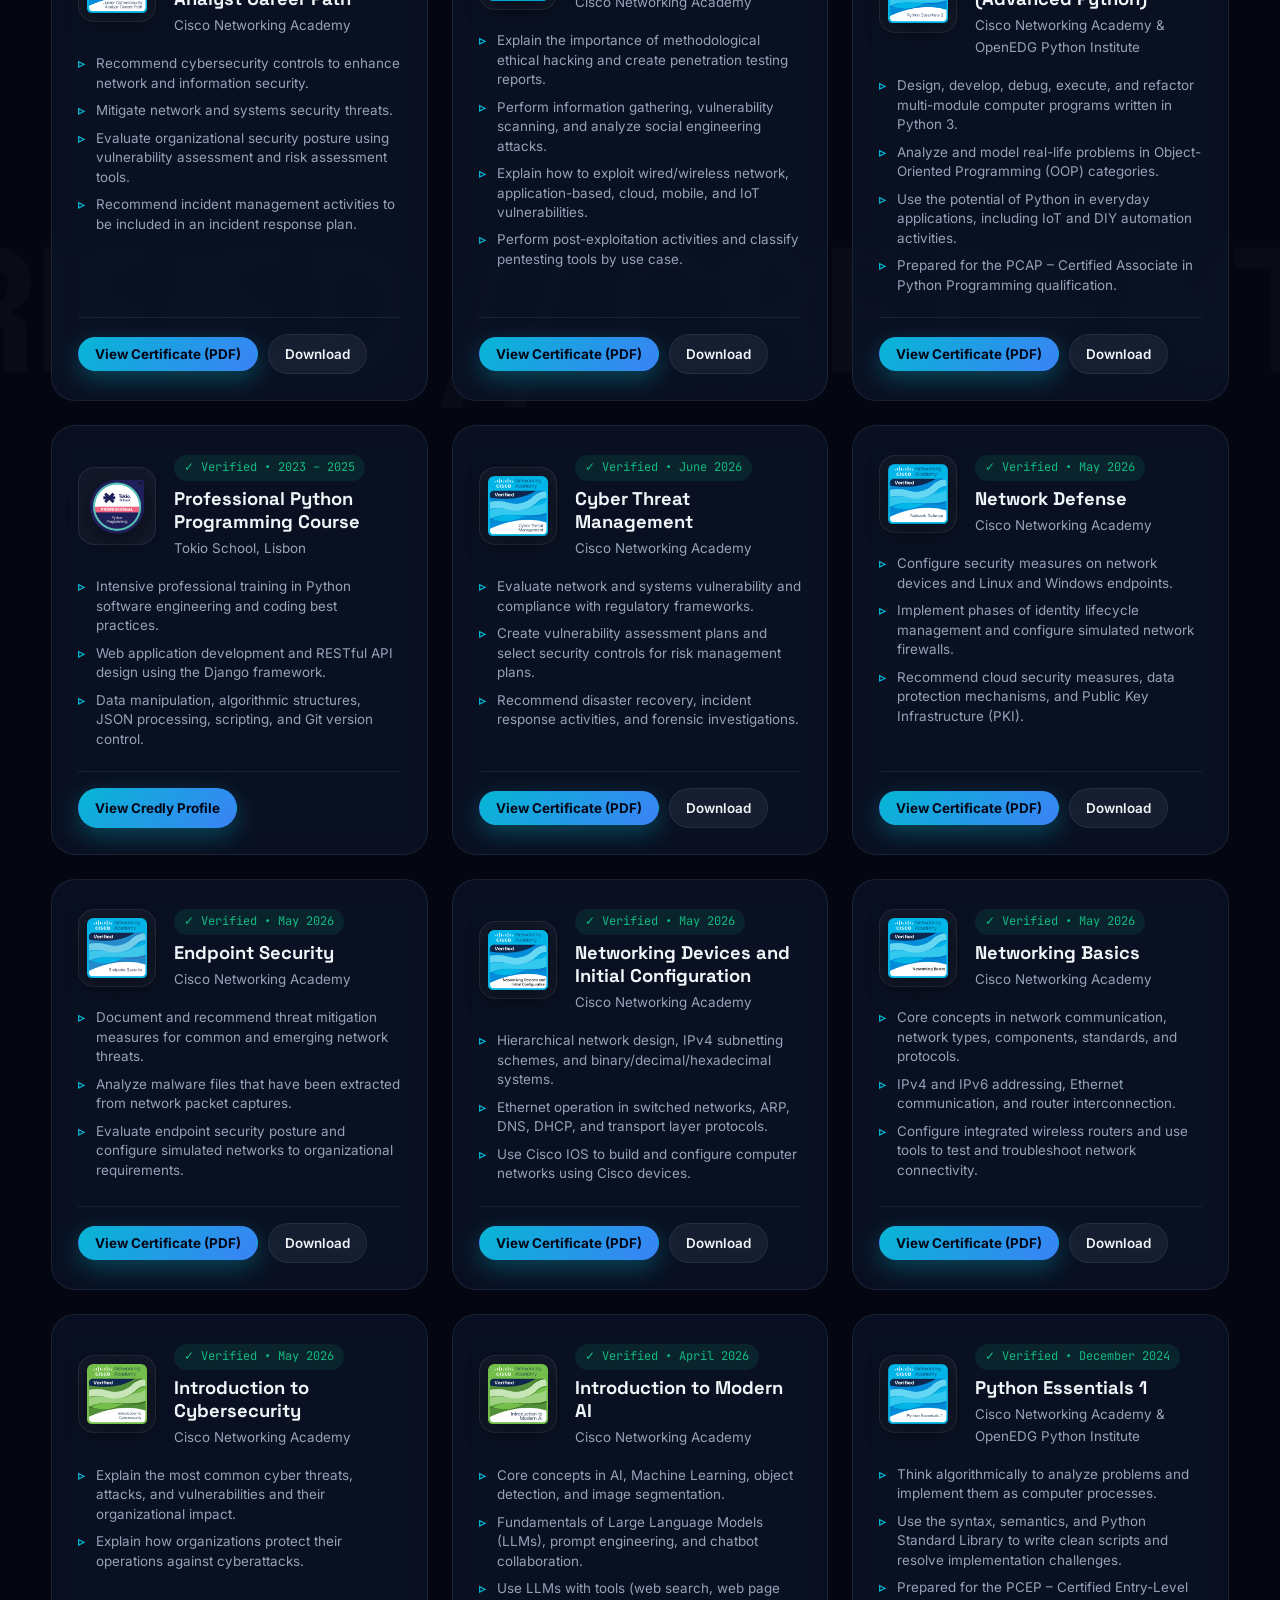
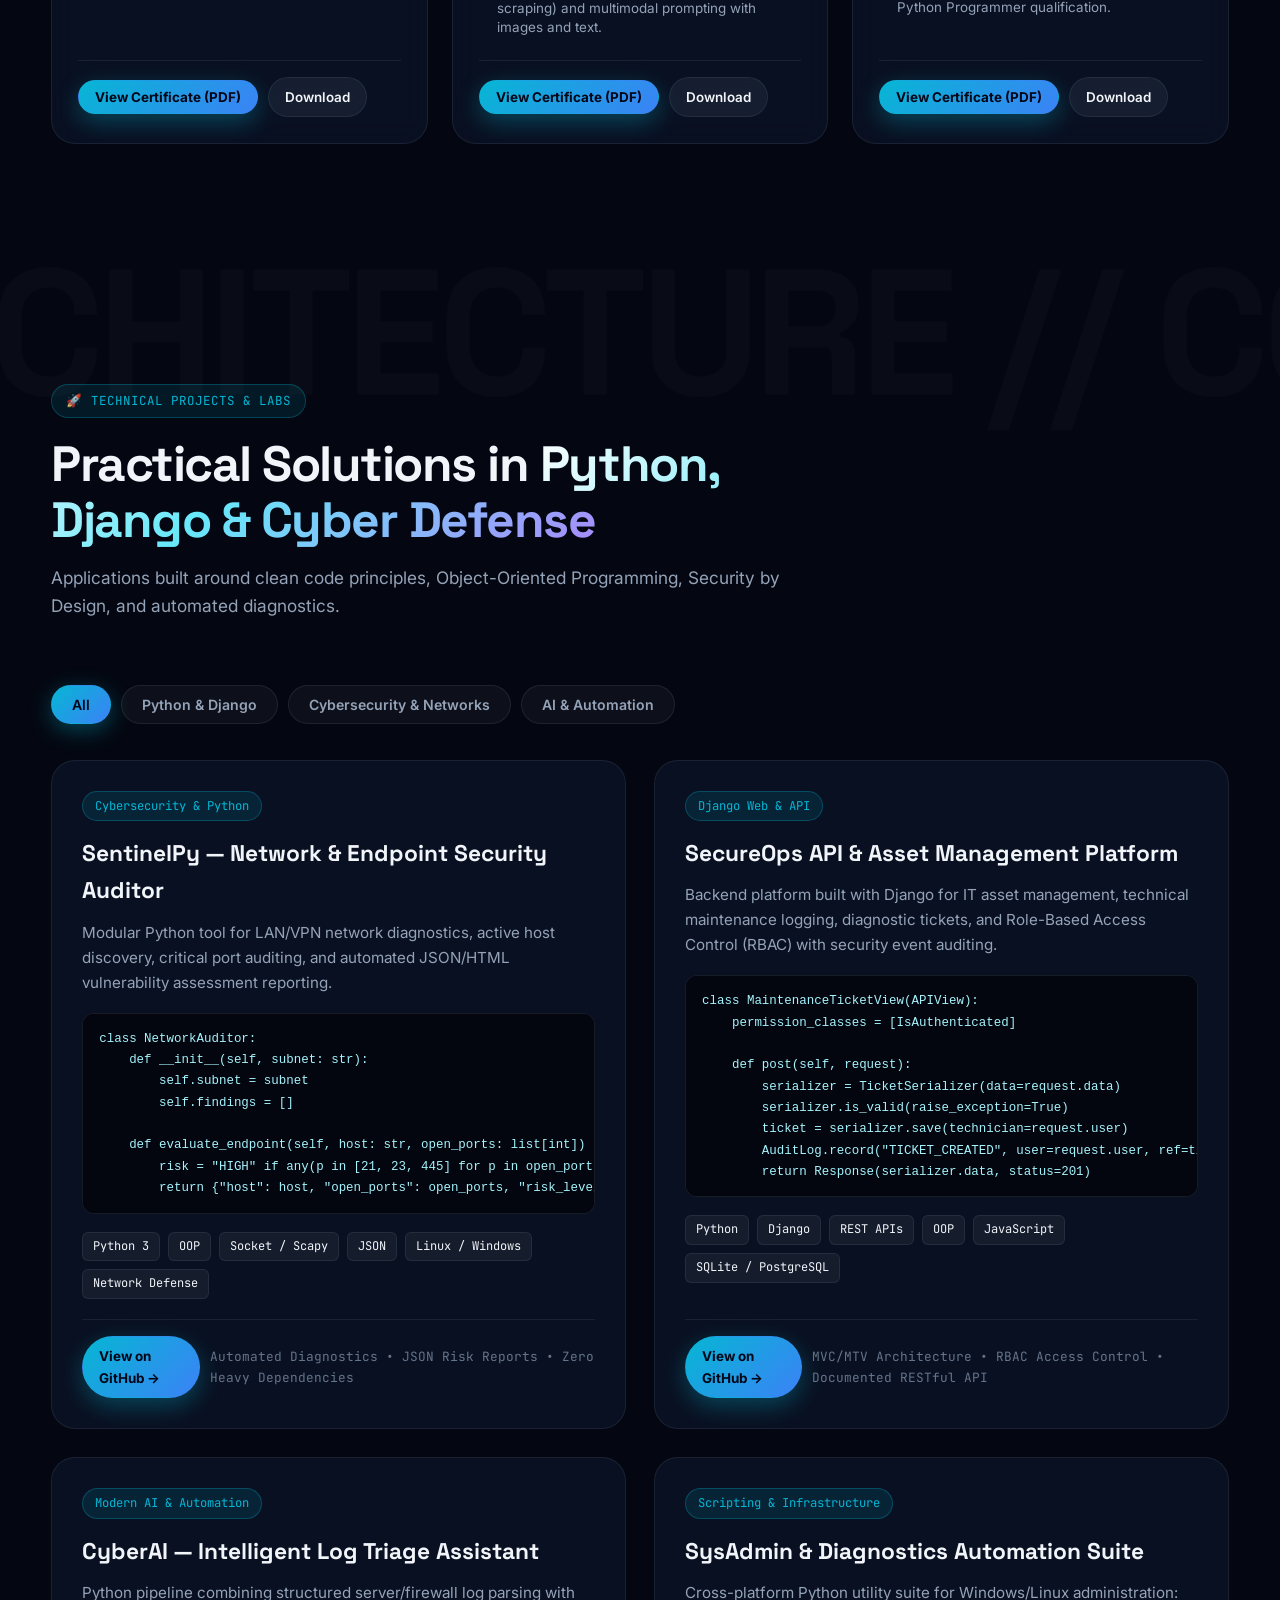
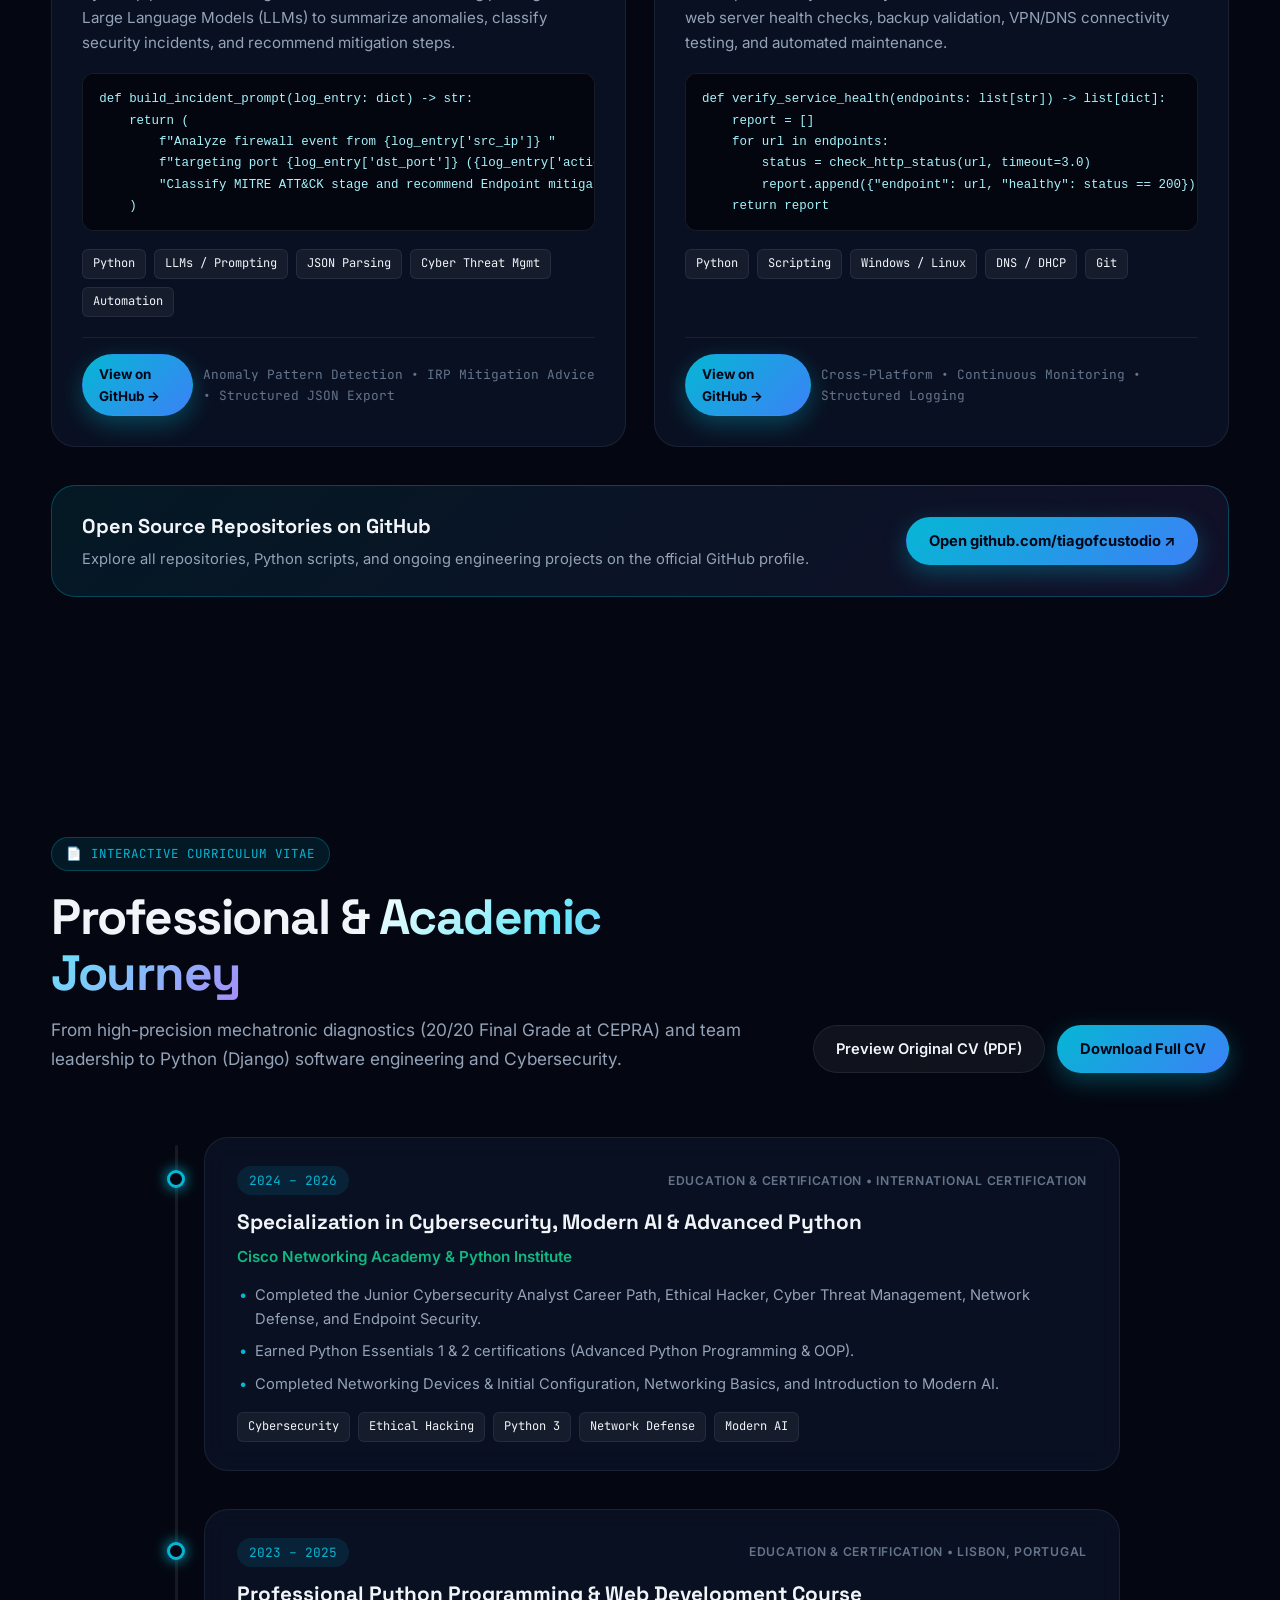
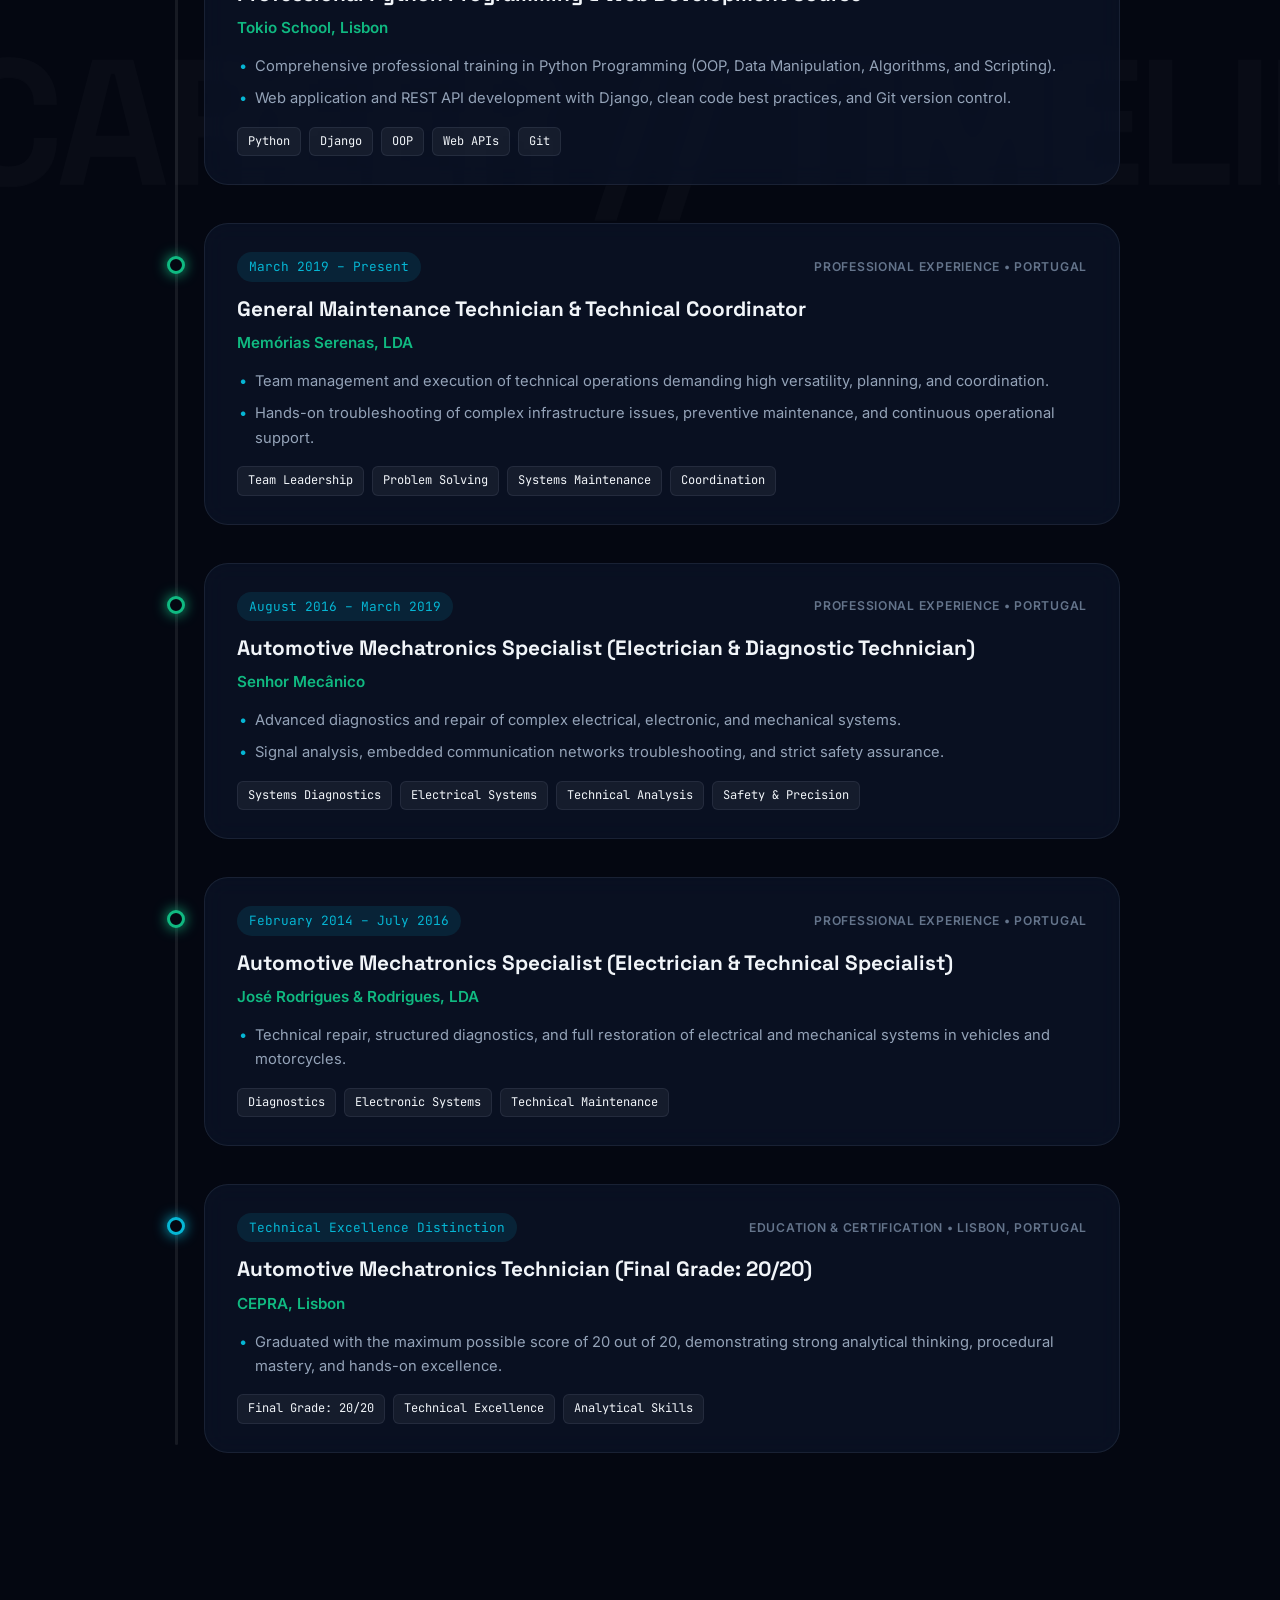
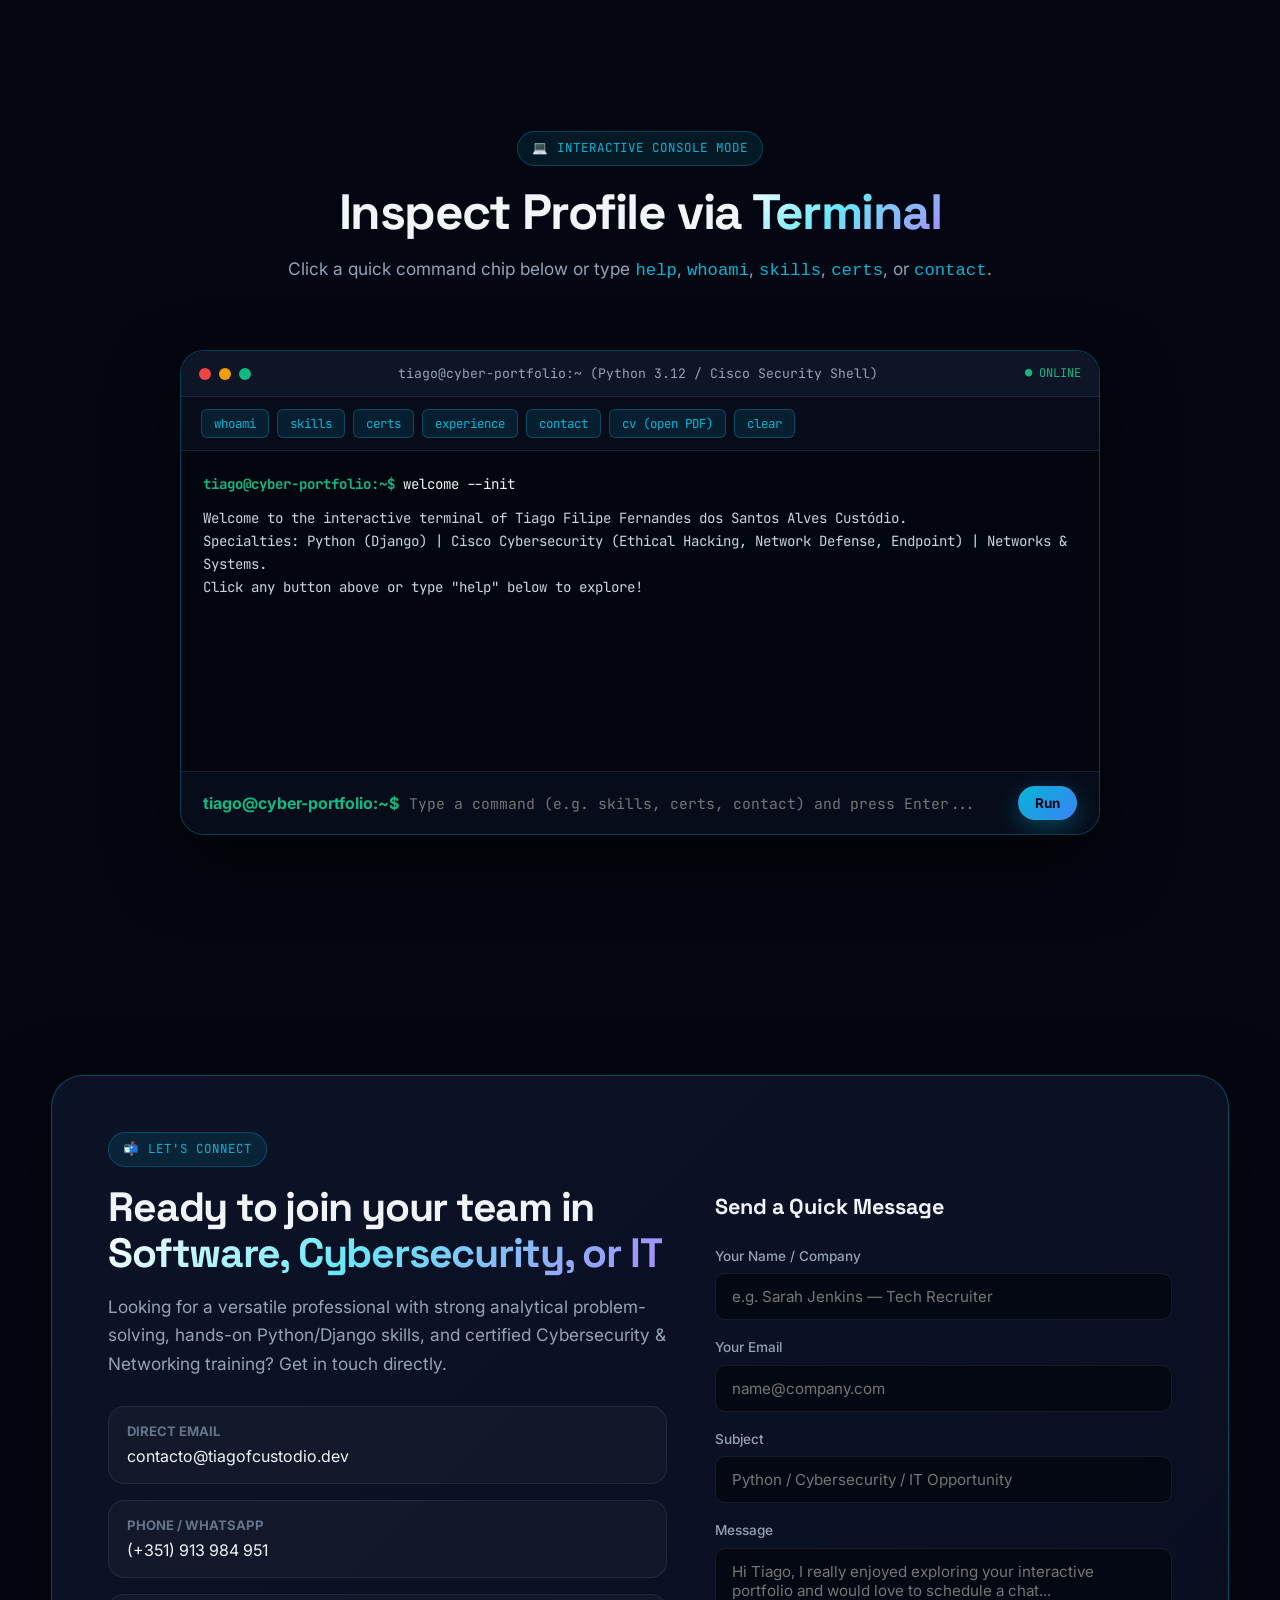
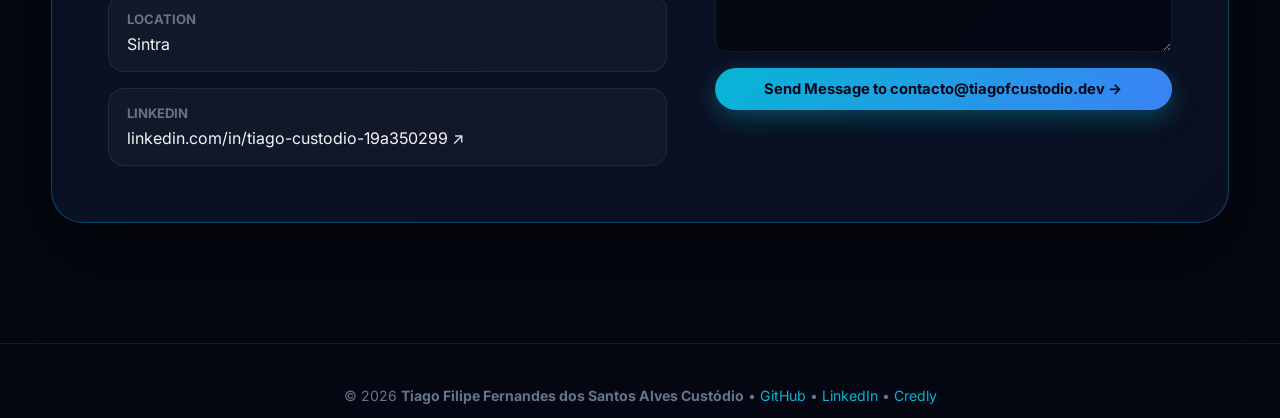
==== commit aa7fd1b9: "Remove footerText from page footer" ====
--- a/en.html
+++ b/en.html
@@ -453,7 +453,7 @@
   <footer class="site-footer">
     <div class="container">
       <p>
-        © 2026 <strong>Tiago Filipe Fernandes dos Santos Alves Custódio</strong> • <span data-i18n="footerText">Built with Interactive Parallax Scrolling</span> •
+        © 2026 <strong>Tiago Filipe Fernandes dos Santos Alves Custódio</strong> •
         <a href="https://github.com/tiagofcustodio" target="_blank" rel="noopener" style="color:var(--accent-cyan); text-decoration:none;">GitHub</a> •
         <a href="https://www.linkedin.com/in/tiago-custodio-19a350299" target="_blank" rel="noopener" style="color:var(--accent-cyan); text-decoration:none;">LinkedIn</a> •
         <a href="https://www.credly.com/users/tiago-custodio.71ba3a41/badges#credly" target="_blank" rel="noopener" style="color:var(--accent-cyan); text-decoration:none;">Credly</a>
